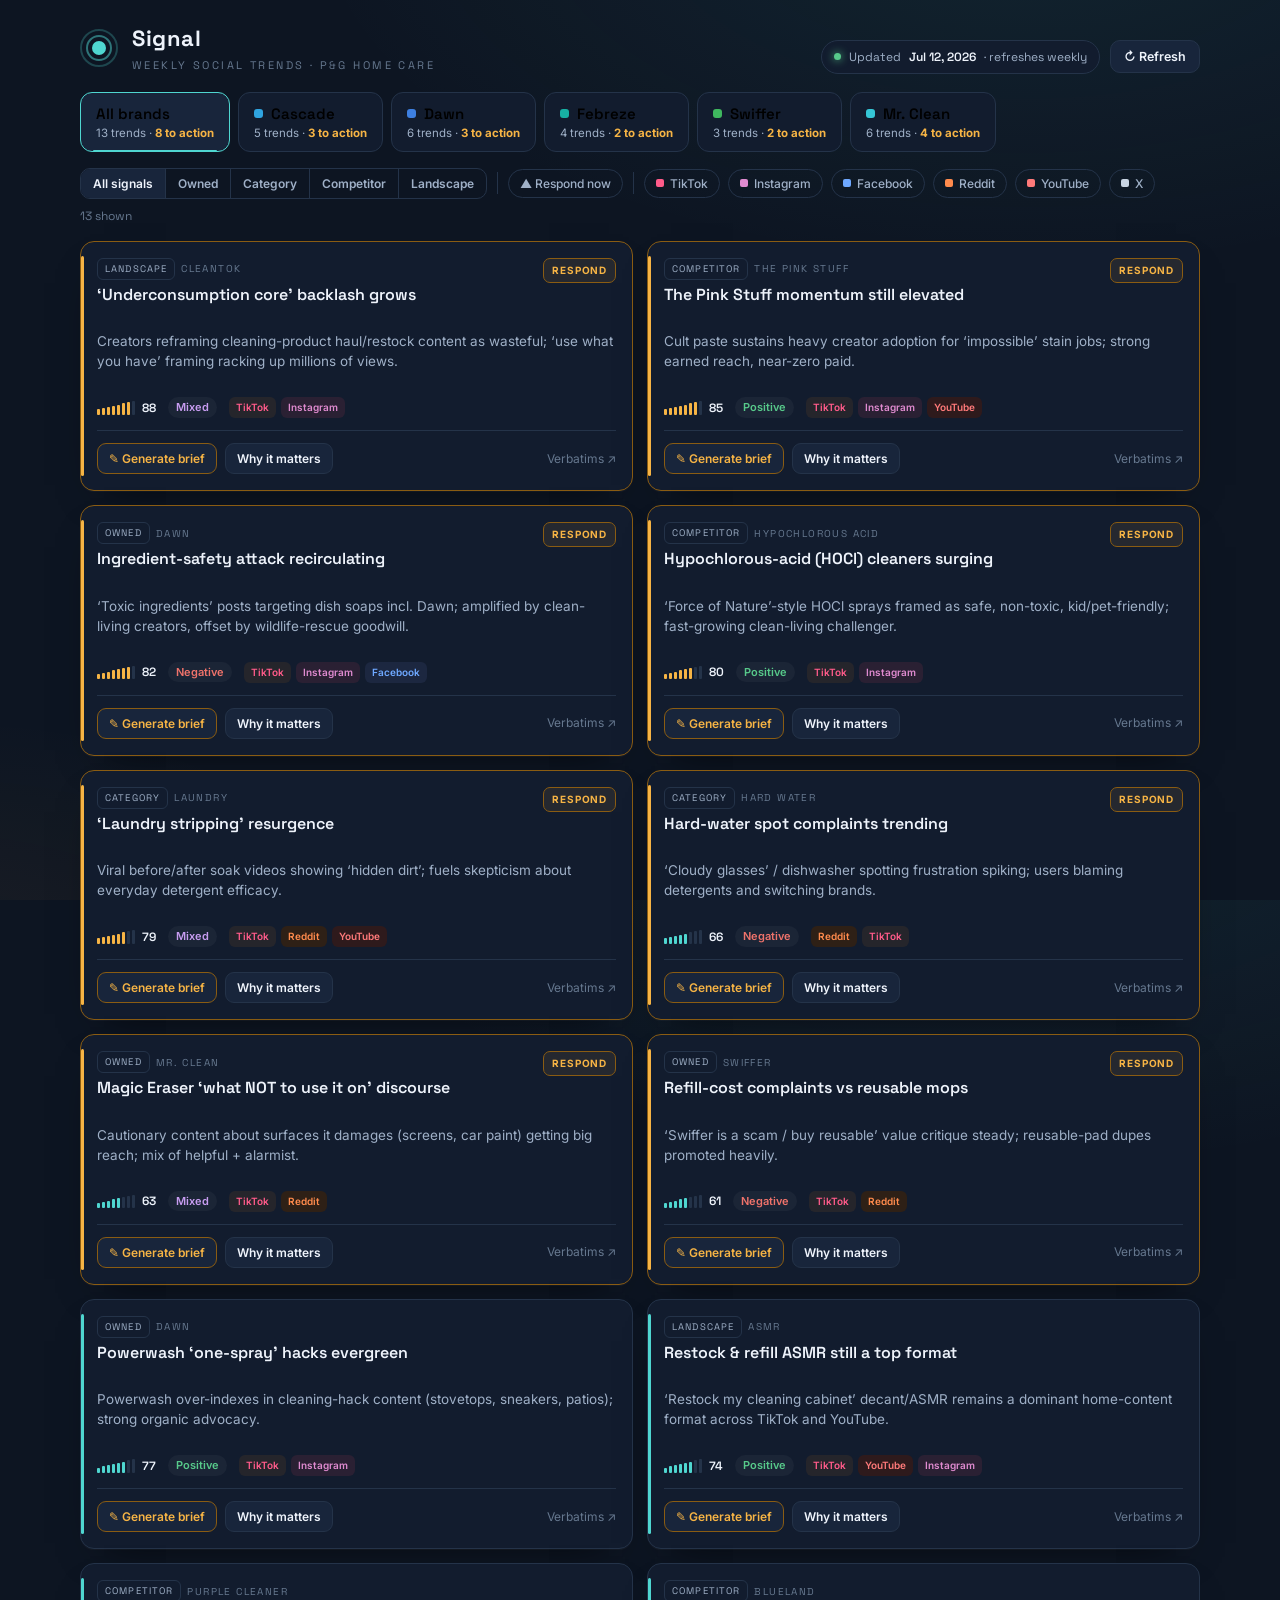
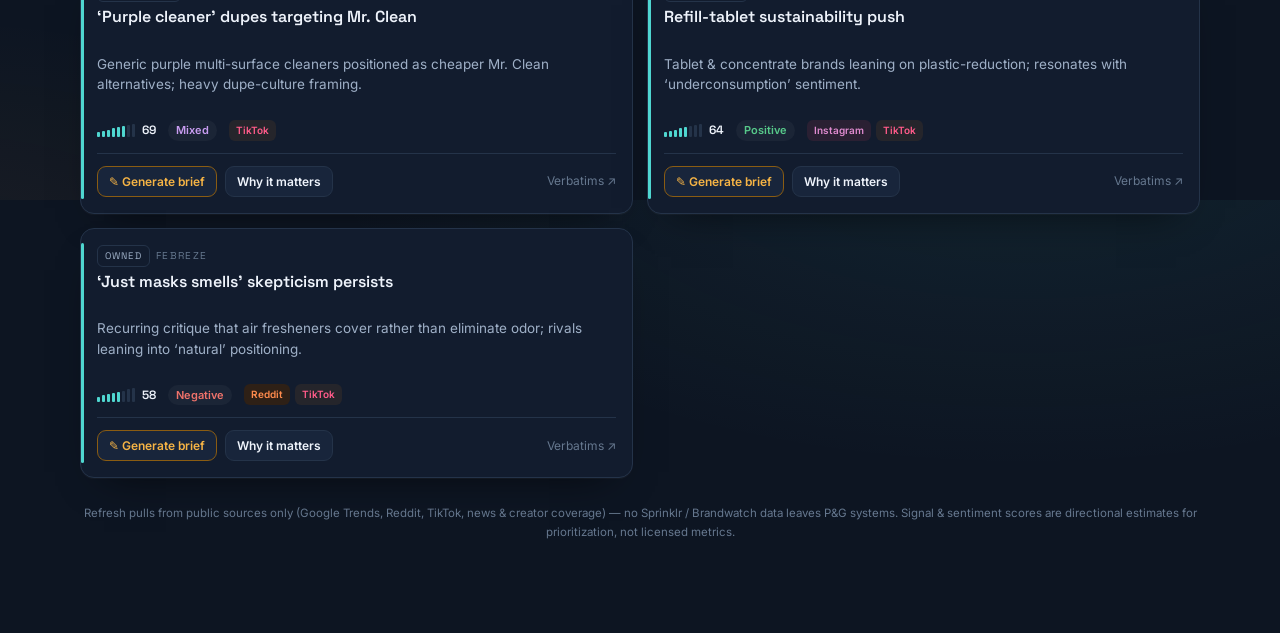
==== index.html @ 629e0b18 "Add Signal dashboard" ====
<!doctype html>
<html lang="en">
<head>
<meta charset="utf-8" />
<meta name="viewport" content="width=device-width, initial-scale=1" />
<title>Signal — Weekly Social Trends · P&G Home Care</title>
<link rel="preconnect" href="https://fonts.googleapis.com">
<link rel="preconnect" href="https://fonts.gstatic.com" crossorigin>
<link href="https://fonts.googleapis.com/css2?family=Space+Grotesk:wght@400;500;600;700&family=Inter:wght@400;500;600&display=swap" rel="stylesheet">
<style>
  :root{
    --ink:#0d1522; --ink-2:#121c2e; --ink-3:#18253b;
    --line:#243349; --paper:#eef3fb; --paper-dim:#9fb0c7; --paper-faint:#66788f;
    --cyan:#4fd6d0; --cyan-deep:#1f8f8a;
    --amber:#f6b445; --amber-deep:#8a5c12;
    --pos:#57c98a; --neg:#f0736b; --neu:#8aa0bd; --mix:#c79cf0;
    --accent:var(--cyan);            /* set per active brand */
    --radius:14px;
    --shadow:0 1px 0 rgba(255,255,255,.03), 0 18px 40px -24px rgba(0,0,0,.7);
  }
  *{box-sizing:border-box}
  html,body{margin:0;height:100%}
  body{
    background:
      radial-gradient(1200px 600px at 80% -10%, rgba(79,214,208,.08), transparent 60%),
      radial-gradient(900px 500px at -5% 110%, rgba(246,180,69,.06), transparent 55%),
      var(--ink);
    color:var(--paper);
    font-family:"Inter",system-ui,-apple-system,Segoe UI,Roboto,sans-serif;
    -webkit-font-smoothing:antialiased; line-height:1.5;
  }
  .wrap{max-width:1160px;margin:0 auto;padding:22px 20px 80px}
  a{color:var(--accent);text-decoration:none} a:hover{text-decoration:underline}
  button{font-family:inherit;cursor:pointer}
  h1,h2,h3{font-family:"Space Grotesk",sans-serif;margin:0}

  header.top{display:flex;align-items:flex-end;justify-content:space-between;gap:20px;flex-wrap:wrap;margin-bottom:18px}
  .brand{display:flex;align-items:center;gap:14px}
  .mark{width:38px;height:38px;position:relative;flex:0 0 auto}
  .mark span{position:absolute;inset:0;border:2px solid var(--accent);border-radius:50%;opacity:.25;transition:.3s}
  .mark span:nth-child(2){inset:6px;opacity:.5}
  .mark span:nth-child(3){inset:12px;opacity:1;background:var(--accent);border:none}
  .brand h1{font-size:22px;letter-spacing:.5px;font-weight:700}
  .brand .sub{font-size:11px;letter-spacing:.22em;text-transform:uppercase;color:var(--paper-faint);font-family:"Space Grotesk";margin-top:2px}
  .stamp{display:flex;align-items:center;gap:10px;flex-wrap:wrap;justify-content:flex-end}
  .pill{font-family:"Space Grotesk";font-size:12px;color:var(--paper-dim);border:1px solid var(--line);background:var(--ink-2);padding:7px 12px;border-radius:999px;display:inline-flex;align-items:center;gap:8px}
  .pill .dot{width:7px;height:7px;border-radius:50%;background:var(--pos);box-shadow:0 0 8px var(--pos)}
  .pill b{color:var(--paper);font-weight:600}
  .btn{border:1px solid var(--line);background:var(--ink-3);color:var(--paper);padding:8px 13px;border-radius:10px;font-size:12.5px;font-weight:600;display:inline-flex;align-items:center;gap:8px;transition:.15s}
  .btn:hover{border-color:var(--accent)} .btn:disabled{opacity:.5;cursor:progress}

  /* brand tabs */
  .tabs{display:flex;gap:8px;flex-wrap:wrap;margin:6px 0 16px}
  .tab{background:var(--ink-2);border:1px solid var(--line);border-radius:12px;padding:11px 15px;text-align:left;transition:.15s;position:relative;min-width:120px}
  .tab:hover{border-color:var(--paper-faint)}
  .tab.on{border-color:var(--tab-accent);background:var(--ink-3)}
  .tab.on::after{content:"";position:absolute;left:12px;right:12px;bottom:-1px;height:2px;background:var(--tab-accent);border-radius:2px}
  .tab .nm{font-family:"Space Grotesk";font-weight:600;font-size:15px;display:flex;align-items:center;gap:8px}
  .tab .swatch{width:9px;height:9px;border-radius:3px;background:var(--tab-accent)}
  .tab .ct{font-size:11.5px;color:var(--paper-dim);margin-top:3px}
  .tab .ct b{color:var(--amber)}

  /* filters */
  .filters{display:flex;align-items:center;gap:8px;flex-wrap:wrap;margin-bottom:16px}
  .seg{display:inline-flex;border:1px solid var(--line);border-radius:10px;overflow:hidden}
  .seg button{background:transparent;border:none;color:var(--paper-dim);padding:7px 12px;font-size:12px;font-weight:600;border-right:1px solid var(--line)}
  .seg button:last-child{border-right:none}
  .seg button.on{background:var(--ink-3);color:var(--paper)}
  .chip{border:1px solid var(--line);background:transparent;color:var(--paper-dim);padding:6px 11px;border-radius:999px;font-size:12px;font-weight:500;display:inline-flex;align-items:center;gap:6px;transition:.12s}
  .chip:hover{color:var(--paper);border-color:var(--paper-faint)}
  .chip.on{background:var(--ink-3);color:var(--paper);border-color:var(--cyan-deep)}
  .chip.alert.on{border-color:var(--amber);color:var(--amber)}
  .chip .pd{width:8px;height:8px;border-radius:2px}
  .sep{width:1px;height:22px;background:var(--line);margin:0 2px}
  .spacer{flex:1}
  .count{font-size:12px;color:var(--paper-faint);font-family:"Space Grotesk"}

  /* cards */
  .grid{display:grid;grid-template-columns:1fr 1fr;gap:14px}
  @media(max-width:820px){.grid{grid-template-columns:1fr}}
  .card{background:var(--ink-2);border:1px solid var(--line);border-radius:var(--radius);padding:16px;box-shadow:var(--shadow);position:relative;display:flex;flex-direction:column;gap:12px}
  .card::before{content:"";position:absolute;left:0;top:14px;bottom:14px;width:3px;border-radius:2px;background:var(--rail,transparent)}
  .card.respond{border-color:var(--amber-deep)}
  .c-head{display:flex;justify-content:space-between;align-items:flex-start;gap:10px}
  .tags{display:flex;gap:6px;align-items:center;flex-wrap:wrap}
  .ttype{font-family:"Space Grotesk";font-size:9.5px;letter-spacing:.12em;text-transform:uppercase;padding:3px 7px;border-radius:6px;border:1px solid var(--line);color:var(--paper-dim)}
  .c-brandlbl{font-family:"Space Grotesk";font-size:10px;letter-spacing:.14em;text-transform:uppercase;color:var(--paper-faint)}
  .c-title{font-family:"Space Grotesk";font-weight:600;font-size:16px;line-height:1.3;margin-top:5px}
  .flag{flex:0 0 auto;font-size:10px;font-weight:700;letter-spacing:.08em;text-transform:uppercase;color:var(--amber);border:1px solid var(--amber-deep);background:rgba(246,180,69,.08);padding:4px 8px;border-radius:7px;white-space:nowrap}
  .c-summary{font-size:13.5px;color:var(--paper-dim)}
  .meta{display:flex;align-items:center;gap:12px;flex-wrap:wrap;font-size:12px}
  .plats{display:flex;gap:5px} .plat{font-size:10px;font-weight:600;padding:3px 7px;border-radius:6px}
  .signal{display:flex;align-items:center;gap:7px;color:var(--paper);font-family:"Space Grotesk";font-weight:600}
  .meter{display:flex;gap:2px;align-items:flex-end;height:14px} .meter i{width:3px;border-radius:1px;display:block}
  .sent{font-size:11px;font-weight:600;padding:2px 8px;border-radius:999px;background:rgba(255,255,255,.04)}
  .c-foot{display:flex;gap:8px;flex-wrap:wrap;border-top:1px solid var(--line);padding-top:12px}
  .mini{border:1px solid var(--line);background:var(--ink-3);color:var(--paper);padding:7px 11px;border-radius:9px;font-size:12px;font-weight:600;display:inline-flex;gap:6px;align-items:center}
  .mini:hover{border-color:var(--accent)}
  .mini.key{border-color:var(--amber-deep);color:var(--amber)} .mini.key:hover{background:rgba(246,180,69,.06)}
  .src{margin-left:auto;font-size:12px;align-self:center;color:var(--paper-faint)}
  .empty{grid-column:1/-1;text-align:center;padding:56px 20px;color:var(--paper-faint)}
  .empty h3{font-size:16px;color:var(--paper-dim);margin-bottom:6px}

  /* modal */
  .scrim{position:fixed;inset:0;background:rgba(5,9,16,.72);backdrop-filter:blur(3px);display:none;align-items:flex-start;justify-content:center;padding:40px 16px;z-index:50;overflow:auto}
  .scrim.on{display:flex}
  .modal{background:var(--ink-2);border:1px solid var(--line);border-radius:16px;max-width:680px;width:100%;box-shadow:var(--shadow)}
  .m-head{display:flex;justify-content:space-between;align-items:center;padding:16px 18px;border-bottom:1px solid var(--line)}
  .m-head .eyb{font-family:"Space Grotesk";font-size:10px;letter-spacing:.16em;text-transform:uppercase;color:var(--accent)}
  .m-head h3{font-size:17px;margin-top:2px}
  .x{border:none;background:none;color:var(--paper-dim);font-size:22px;line-height:1;padding:4px 8px;border-radius:8px} .x:hover{background:var(--ink-3);color:var(--paper)}
  .m-body{padding:18px}
  .toggle{display:inline-flex;border:1px solid var(--line);border-radius:10px;overflow:hidden;margin-bottom:14px}
  .toggle button{background:transparent;border:none;color:var(--paper-dim);padding:8px 14px;font-size:12.5px;font-weight:600} .toggle button.on{background:var(--ink-3);color:var(--paper)}
  .brief-out{background:var(--ink);border:1px solid var(--line);border-radius:12px;padding:16px 18px;font-size:13.5px;white-space:pre-wrap;max-height:52vh;overflow:auto;color:var(--paper)}
  .brief-out h4{font-family:"Space Grotesk";color:var(--accent);font-size:12.5px;letter-spacing:.05em;text-transform:uppercase;margin:14px 0 4px} .brief-out h4:first-child{margin-top:0}
  .m-foot{display:flex;gap:10px;padding:14px 18px;border-top:1px solid var(--line)}
  .load{display:flex;align-items:center;gap:12px;color:var(--paper-dim);font-size:13px;padding:26px 4px}
  .spin{width:16px;height:16px;border:2px solid var(--line);border-top-color:var(--accent);border-radius:50%;animation:sp 1s linear infinite} @keyframes sp{to{transform:rotate(360deg)}}
  .note{font-size:11.5px;color:var(--paper-faint);text-align:center;margin-top:26px;line-height:1.6}
  .toast{position:fixed;bottom:22px;left:50%;transform:translateX(-50%) translateY(20px);background:var(--ink-3);border:1px solid var(--cyan-deep);color:var(--paper);padding:10px 16px;border-radius:10px;font-size:13px;opacity:0;transition:.25s;z-index:70;max-width:90vw;text-align:center}
  .toast.on{opacity:1;transform:translateX(-50%) translateY(0)}
</style>
</head>
<body>
<div class="wrap">
  <header class="top">
    <div class="brand">
      <div class="mark"><span></span><span></span><span></span></div>
      <div><h1>Signal</h1><div class="sub">Weekly Social Trends · P&amp;G Home Care</div></div>
    </div>
    <div class="stamp">
      <span class="pill"><span class="dot"></span> Updated <b id="stampWeek">—</b> · refreshes weekly</span>
      <button class="btn" id="refreshBtn">↻ Refresh</button>
    </div>
  </header>

  <div class="tabs" id="tabs"></div>

  <div class="filters" id="filters">
    <div class="seg" id="typeSeg"></div>
    <div class="sep"></div>
    <button class="chip alert" data-respond="1">▲ Respond now</button>
    <div class="sep"></div>
    <!-- platform chips injected -->
    <div class="spacer"></div>
    <span class="count" id="count"></span>
  </div>

  <div class="grid" id="grid"></div>
  <p class="note" id="note"></p>
</div>

<div class="scrim" id="scrim">
  <div class="modal">
    <div class="m-head">
      <div><div class="eyb" id="mEyebrow">Brief</div><h3 id="mTitle">—</h3></div>
      <button class="x" id="mClose">&times;</button>
    </div>
    <div class="m-body">
      <div class="toggle" id="briefToggle">
        <button data-kind="influencer" class="on">Influencer brief</button>
        <button data-kind="post">Branded post</button>
      </div>
      <div id="mContent"></div>
    </div>
    <div class="m-foot" id="mFoot" style="display:none">
      <button class="btn" id="mCopy">Copy</button>
      <button class="btn" id="mRegen">Regenerate</button>
    </div>
  </div>
</div>
<div class="toast" id="toast"></div>

<script>
/* ============================================================
   Signal · brand-owner view. Loads data/trends.json (written
   weekly by the GitHub Action); falls back to embedded seed.
   ============================================================ */

const BRANDS = [
  {id:"all",     name:"All brands", accent:"#4fd6d0"},
  {id:"cascade", name:"Cascade",    accent:"#2fa4e0"},
  {id:"dawn",    name:"Dawn",       accent:"#3d7fe0"},
  {id:"febreze", name:"Febreze",    accent:"#17b0a3"},
  {id:"swiffer", name:"Swiffer",    accent:"#3fb85f"},
  {id:"mrclean", name:"Mr. Clean",  accent:"#35c6d6"},
];
const TYPES = [
  {id:"all",       label:"All signals"},
  {id:"owned",     label:"Owned"},
  {id:"category",  label:"Category"},
  {id:"competitor",label:"Competitor"},
  {id:"landscape", label:"Landscape"},
];
const PLATFORMS = {
  tiktok:{label:"TikTok",bg:"#25252b",fg:"#ff5b8a"}, instagram:{label:"Instagram",bg:"#2a2033",fg:"#e08bd0"},
  facebook:{label:"Facebook",bg:"#1c2740",fg:"#6ea8ff"}, reddit:{label:"Reddit",bg:"#2e2016",fg:"#ff8b4d"},
  youtube:{label:"YouTube",bg:"#2e1a1c",fg:"#ff7a7a"}, x:{label:"X",bg:"#20262e",fg:"#c8d4e2"},
};
const SENT={pos:{label:"Positive",c:"var(--pos)"},neg:{label:"Negative",c:"var(--neg)"},neu:{label:"Neutral",c:"var(--neu)"},mix:{label:"Mixed",c:"var(--mix)"}};
const TYPELABEL={owned:"Owned",category:"Category",competitor:"Competitor",landscape:"Landscape"};

/* ---------- seed (illustrative until the first weekly refresh) ---------- */
const SEED = [
 {brands:["all"],type:"landscape",lbl:"CleanTok",title:"‘Underconsumption core’ backlash grows",summary:"Creators reframing cleaning-product haul/restock content as wasteful; ‘use what you have’ framing racking up millions of views.",platforms:["tiktok","instagram"],signal:88,sent:"mix",respond:true,angle:"Portfolio reputational watch-item. Ride the sentiment with value / ‘one bottle does more’ efficacy messaging rather than fighting it.",src:"https://www.tiktok.com/search?q=underconsumption"},
 {brands:["all"],type:"landscape",lbl:"ASMR",title:"Restock & refill ASMR still a top format",summary:"‘Restock my cleaning cabinet’ decant/ASMR remains a dominant home-content format across TikTok and YouTube.",platforms:["tiktok","youtube","instagram"],signal:74,sent:"pos",respond:false,angle:"Seed refill-friendly / decant-ready packaging moments with cleaning creators.",src:"https://www.tiktok.com/search?q=cleaning+restock"},
 {brands:["cascade","dawn"],type:"category",lbl:"Laundry",title:"‘Laundry stripping’ resurgence",summary:"Viral before/after soak videos showing ‘hidden dirt’; fuels skepticism about everyday detergent efficacy.",platforms:["tiktok","reddit","youtube"],signal:79,sent:"mix",respond:true,angle:"Efficacy-defense moment: deep-clean proof demos (Dawn degrease, Cascade food-film removal).",src:"https://www.reddit.com/search/?q=laundry%20stripping"},
 {brands:["cascade"],type:"category",lbl:"Hard water",title:"Hard-water spot complaints trending",summary:"‘Cloudy glasses’ / dishwasher spotting frustration spiking; users blaming detergents and switching brands.",platforms:["reddit","tiktok"],signal:66,sent:"neg",respond:true,angle:"Direct Cascade win: rinse-aid + Platinum spot-protection proof; intercept switchers with a demo.",src:"https://www.reddit.com/r/CleaningTips/"},
 {brands:["dawn"],type:"owned",lbl:"Dawn",title:"Ingredient-safety attack recirculating",summary:"‘Toxic ingredients’ posts targeting dish soaps incl. Dawn; amplified by clean-living creators, offset by wildlife-rescue goodwill.",platforms:["tiktok","instagram","facebook"],signal:82,sent:"neg",respond:true,angle:"Lean on wildlife-rescue equity + transparent ingredient explainer with a trusted science creator. Do NOT amplify the claim directly.",src:"https://www.tiktok.com/search?q=dawn+dish+soap+ingredients"},
 {brands:["dawn"],type:"owned",lbl:"Dawn",title:"Powerwash ‘one-spray’ hacks evergreen",summary:"Powerwash over-indexes in cleaning-hack content (stovetops, sneakers, patios); strong organic advocacy.",platforms:["tiktok","instagram"],signal:77,sent:"pos",respond:false,angle:"Amplify UGC: creator ‘surprising uses’ series; low cost, high affinity.",src:"https://www.tiktok.com/search?q=dawn+powerwash+hack"},
 {brands:["mrclean"],type:"owned",lbl:"Mr. Clean",title:"Magic Eraser ‘what NOT to use it on’ discourse",summary:"Cautionary content about surfaces it damages (screens, car paint) getting big reach; mix of helpful + alarmist.",platforms:["tiktok","reddit"],signal:63,sent:"mix",respond:true,angle:"Get ahead with an official ‘best uses / avoid’ guide via a trusted cleaning creator; turns caution into usage confidence.",src:"https://www.reddit.com/r/CleaningTips/"},
 {brands:["febreze"],type:"owned",lbl:"Febreze",title:"‘Just masks smells’ skepticism persists",summary:"Recurring critique that air fresheners cover rather than eliminate odor; rivals leaning into ‘natural’ positioning.",platforms:["reddit","tiktok"],signal:58,sent:"neg",respond:false,angle:"Odor-elimination proof (pet/cooking) demos; ‘eliminates vs masks’ mechanism explainer.",src:"https://www.reddit.com/search/?q=febreze"},
 {brands:["swiffer"],type:"owned",lbl:"Swiffer",title:"Refill-cost complaints vs reusable mops",summary:"‘Swiffer is a scam / buy reusable’ value critique steady; reusable-pad dupes promoted heavily.",platforms:["tiktok","reddit"],signal:61,sent:"neg",respond:true,angle:"Value + convenience reframe; WetJet deep-clean demos; consider washable-pad narrative.",src:"https://www.tiktok.com/search?q=swiffer+worth+it"},
 {brands:["mrclean"],type:"competitor",lbl:"The Pink Stuff",title:"The Pink Stuff momentum still elevated",summary:"Cult paste sustains heavy creator adoption for ‘impossible’ stain jobs; strong earned reach, near-zero paid.",platforms:["tiktok","instagram","youtube"],signal:85,sent:"pos",respond:true,angle:"Direct Magic Eraser overlap. Counter with a heavy-duty head-to-head scrub demo + creator seeding.",src:"https://www.tiktok.com/search?q=the+pink+stuff"},
 {brands:["febreze","mrclean"],type:"competitor",lbl:"Hypochlorous acid",title:"Hypochlorous-acid (HOCl) cleaners surging",summary:"‘Force of Nature’-style HOCl sprays framed as safe, non-toxic, kid/pet-friendly; fast-growing clean-living challenger.",platforms:["tiktok","instagram"],signal:80,sent:"pos",respond:true,angle:"Emerging threat to multi-surface & air-care. Track claims; prep a ‘proven clean, no compromise’ counter-narrative.",src:"https://www.tiktok.com/search?q=hypochlorous+acid+cleaner"},
 {brands:["mrclean"],type:"competitor",lbl:"Purple cleaner",title:"‘Purple cleaner’ dupes targeting Mr. Clean",summary:"Generic purple multi-surface cleaners positioned as cheaper Mr. Clean alternatives; heavy dupe-culture framing.",platforms:["tiktok"],signal:69,sent:"mix",respond:false,angle:"Defend with brand-trust + efficacy proof; monitor pricing/perception gap.",src:"https://www.tiktok.com/search?q=purple+cleaner"},
 {brands:["cascade","dawn"],type:"competitor",lbl:"Blueland",title:"Refill-tablet sustainability push",summary:"Tablet & concentrate brands leaning on plastic-reduction; resonates with ‘underconsumption’ sentiment.",platforms:["instagram","tiktok"],signal:64,sent:"pos",respond:false,angle:"Watch sustainability perception gap vs P&G refill efforts; message accordingly.",src:"https://www.instagram.com/explore/tags/blueland/"},
];

let state={activeBrand:"all",activeType:"all",activePlatforms:new Set(),respondOnly:false,trends:SEED,week:weekLabel(),briefs:{},source:"seed"};
function weekLabel(d){return (d||new Date()).toLocaleDateString("en-US",{month:"short",day:"numeric",year:"numeric"});}
function accent(){return (BRANDS.find(b=>b.id===state.activeBrand)||BRANDS[0]).accent;}

/* ---------- data load ---------- */
async function loadData(){
  // 1) published data written by the weekly Action
  try{
    const res=await fetch("data/trends.json",{cache:"no-store"});
    if(res.ok){
      const j=await res.json();
      if(j&&Array.isArray(j.trends)&&j.trends.length){
        state.trends=j.trends; state.week=j.week||state.week; state.source="published"; return;
      }
    }
  }catch(e){/* not published / running locally */}
  // 2) artifact storage (in-preview live refreshes persist here)
  try{
    const r=await window.storage.get("signal:hc:v2");
    if(r&&r.value){const s=JSON.parse(r.value); if(s.trends&&s.trends.length){state.trends=s.trends;state.week=s.week||state.week;state.briefs=s.briefs||{};state.source="storage";return;}}
  }catch(e){}
  // 3) embedded seed
  state.source="seed";
}
async function persist(){ try{ await window.storage.set("signal:hc:v2",JSON.stringify({trends:state.trends,week:state.week,briefs:state.briefs})); }catch(e){} }

/* ---------- filtering ---------- */
function inBrand(t){ return state.activeBrand==="all" || (t.brands||[]).includes(state.activeBrand) || (t.brands||[]).includes("all"); }
function visible(){
  let t=state.trends.filter(inBrand);
  if(state.activeType!=="all") t=t.filter(x=>x.type===state.activeType);
  if(state.respondOnly) t=t.filter(x=>x.respond);
  if(state.activePlatforms.size) t=t.filter(x=>(x.platforms||[]).some(p=>state.activePlatforms.has(p)));
  return t.sort((a,b)=>(b.respond-a.respond)||(b.signal-a.signal));
}
function meterBars(sig){let lvl=Math.max(1,Math.round(sig/12.5)),h="";for(let i=1;i<=8;i++){const on=i<=lvl,ht=4+i*1.2,col=sig>=78?"var(--amber)":"var(--accent)";h+=`<i style="height:${ht}px;background:${on?col:'var(--line)'}"></i>`;}return h;}

/* ---------- render ---------- */
function renderTabs(){
  const counts={}; BRANDS.forEach(b=>counts[b.id]={n:0,r:0});
  state.trends.forEach(t=>{
    BRANDS.forEach(b=>{
      const hit = b.id==="all" || (t.brands||[]).includes(b.id) || (t.brands||[]).includes("all");
      if(hit){counts[b.id].n++; if(t.respond)counts[b.id].r++;}
    });
  });
  document.getElementById("tabs").innerHTML=BRANDS.map(b=>{
    const c=counts[b.id]; const r=c.r?`&nbsp;·&nbsp;<b>${c.r} to action</b>`:"";
    const sw=b.id==="all"?"":`<span class="swatch"></span>`;
    return `<button class="tab ${b.id===state.activeBrand?'on':''}" data-brand="${b.id}" style="--tab-accent:${b.accent}">
      <div class="nm">${sw}${b.name}</div><div class="ct">${c.n} trend${c.n===1?'':'s'}${r}</div></button>`;
  }).join("");
  document.querySelectorAll(".tab").forEach(el=>el.onclick=()=>{state.activeBrand=el.dataset.brand;document.documentElement.style.setProperty("--accent",accent());renderAll();});
}
function renderTypeSeg(){
  document.getElementById("typeSeg").innerHTML=TYPES.map(t=>`<button data-type="${t.id}" class="${t.id===state.activeType?'on':''}">${t.label}</button>`).join("");
  document.querySelectorAll("#typeSeg button").forEach(b=>b.onclick=()=>{state.activeType=b.dataset.type;renderAll();});
}
function renderFilters(){
  const box=document.getElementById("filters"); box.querySelectorAll(".chip.platform").forEach(n=>n.remove());
  const spacer=box.querySelector(".spacer");
  Object.entries(PLATFORMS).forEach(([id,p])=>{
    const b=document.createElement("button"); b.className="chip platform"+(state.activePlatforms.has(id)?" on":"");
    b.innerHTML=`<span class="pd" style="background:${p.fg}"></span>${p.label}`;
    b.onclick=()=>{state.activePlatforms.has(id)?state.activePlatforms.delete(id):state.activePlatforms.add(id);renderAll();};
    box.insertBefore(b,spacer);
  });
  const rc=box.querySelector("[data-respond]"); rc.classList.toggle("on",state.respondOnly);
  rc.onclick=()=>{state.respondOnly=!state.respondOnly;renderAll();};
}
let VIEW=[];
function card(t,i){
  const plats=(t.platforms||[]).map(p=>{const c=PLATFORMS[p]||{label:p,bg:"#222",fg:"#ccc"};return `<span class="plat" style="background:${c.bg};color:${c.fg}">${c.label}</span>`}).join("");
  const s=SENT[t.sent]||SENT.neu; const rail=t.respond?"var(--amber)":accent();
  return `<article class="card ${t.respond?'respond':''}" style="--rail:${rail}">
    <div class="c-head"><div>
      <div class="tags"><span class="ttype">${TYPELABEL[t.type]||t.type||''}</span><span class="c-brandlbl">${t.lbl||''}</span></div>
      <div class="c-title">${t.title}</div>
    </div>${t.respond?'<span class="flag">Respond</span>':''}</div>
    <p class="c-summary">${t.summary||''}</p>
    <div class="meta">
      <span class="signal"><span class="meter">${meterBars(t.signal||60)}</span>${t.signal||60}</span>
      <span class="sent" style="color:${s.c}">${s.label}</span>
      <span class="plats">${plats}</span>
    </div>
    <div class="c-foot">
      <button class="mini key" data-brief="${i}">✎ Generate brief</button>
      ${t.angle?`<button class="mini" data-why="${i}">Why it matters</button>`:''}
      ${t.src?`<a class="src" href="${t.src}" target="_blank" rel="noopener">Verbatims ↗</a>`:''}
    </div></article>`;
}
function renderGrid(){
  VIEW=visible(); const g=document.getElementById("grid");
  if(!VIEW.length) g.innerHTML=`<div class="empty"><h3>Nothing matches these filters</h3><p>Clear a signal type, platform, or the Respond-now filter.</p></div>`;
  else g.innerHTML=VIEW.map((t,i)=>card(t,i)).join("");
  document.getElementById("count").textContent=`${VIEW.length} shown`;
  g.querySelectorAll("[data-brief]").forEach(b=>b.onclick=()=>openBrief(VIEW[+b.dataset.brief]));
  g.querySelectorAll("[data-why]").forEach(b=>b.onclick=()=>toast(VIEW[+b.dataset.why].angle,4600));
}
function renderAll(){document.documentElement.style.setProperty("--accent",accent());renderTabs();renderTypeSeg();renderFilters();renderGrid();document.getElementById("stampWeek").textContent=state.week;}

let toastTimer; function toast(m,ms=2400){const el=document.getElementById("toast");el.textContent=m;el.classList.add("on");clearTimeout(toastTimer);toastTimer=setTimeout(()=>el.classList.remove("on"),ms);}

/* ============================================================
   Briefs: prefer pre-generated (from the weekly Action).
   If absent, try a live call (works only inside Claude's
   artifact preview); otherwise show a graceful fallback.
   ============================================================ */
let curTrend=null,curKind="influencer";
function briefKeyOf(t){return (t.title||"")+"|"+curKind;}
function openBrief(t){
  curTrend=t;curKind="influencer";
  document.getElementById("mEyebrow").textContent=(t.lbl||"")+" · "+(TYPELABEL[t.type]||"");
  document.getElementById("mTitle").textContent=t.title;
  document.querySelectorAll("#briefToggle button").forEach(b=>b.classList.toggle("on",b.dataset.kind==="influencer"));
  document.getElementById("scrim").classList.add("on");
  showOrGenerate();
}
function closeBrief(){document.getElementById("scrim").classList.remove("on");}
function embedded(t){return t.briefs&&t.briefs[curKind];}
function showOrGenerate(){
  const t=curTrend;
  if(embedded(t)){showBrief(embedded(t),true);return;}
  const k=briefKeyOf(t); if(state.briefs[k]){showBrief(state.briefs[k],true);return;}
  genBrief();
}
async function callClaude(messages){
  // Works in the artifact preview (key injected). On a static host this
  // request is blocked/unauthorized and we fall back gracefully.
  const res=await fetch("https://api.anthropic.com/v1/messages",{method:"POST",headers:{"Content-Type":"application/json"},body:JSON.stringify({model:"claude-sonnet-4-6",max_tokens:1000,messages})});
  const data=await res.json();
  return (data.content||[]).filter(b=>b.type==="text").map(b=>b.text).join("\n").trim();
}
function briefPrompt(t){
  const shared=`Trend: "${t.title}"\nTheme: ${t.lbl}\nWhat's happening: ${t.summary}\nPlatforms: ${(t.platforms||[]).join(", ")}\nSentiment: ${t.sent}. Momentum: ${t.signal}/99.\nResponse angle: ${t.angle||"n/a"}\nP&G Home Care brand(s): Cascade, Dawn, Febreze, Swiffer, or Mr. Clean as appropriate.`;
  return curKind==="influencer"
   ? `You are a brand strategist at P&G Home Care. Write a tight CREATOR/INFLUENCER BRIEF for this trend.\n${shared}\n\nSection headers, each prefixed '## ':\n## Objective\n## Which P&G brand\n## Target creators\n## Key message\n## Hook / opening\n## Do\n## Don't\n## Suggested content\n## Hashtags & CTA\n## KPI\nSpecific, scannable, no preamble.`
   : `You are a social copywriter at P&G Home Care. Draft a BRANDED SOCIAL POST for this trend.\n${shared}\n\n'## ' headers:\n## Platform & format\n## Caption (ready to post)\n## Hook (first line / first 2s)\n## Visual direction\n## Hashtags\n## CTA\nIn-brand, punchy, no corporate stiffness. No preamble.`;
}
async function genBrief(){
  const t=curTrend; const foot=document.getElementById("mFoot"); foot.style.display="none";
  document.getElementById("mContent").innerHTML=`<div class="load"><div class="spin"></div> Drafting ${curKind==='influencer'?'influencer brief':'branded post'}…</div>`;
  try{
    const txt=await callClaude([{role:"user",content:briefPrompt(t)}]);
    if(!txt) throw new Error("empty");
    state.briefs[briefKeyOf(t)]=txt; persist(); showBrief(txt,false);
  }catch(e){
    document.getElementById("mContent").innerHTML=`<div class="brief-out">Live brief generation runs inside Claude's artifact preview only.\n\nOn the published site, briefs for <b>Respond-now</b> trends are written automatically each week by the refresh job. To draft this one on demand, open it in the Claude artifact, or add a small serverless endpoint (see README → “On-demand briefs”).</div>`;
    document.getElementById("mFoot").style.display="none";
  }
}
function showBrief(txt,pregen){
  const html=txt.replace(/^##\s+(.*)$/gm,'<h4>$1</h4>').replace(/\*\*(.*?)\*\*/g,'<b>$1</b>');
  document.getElementById("mContent").innerHTML=`<div class="brief-out">${html}</div>`;
  const foot=document.getElementById("mFoot"); foot.style.display="flex";
  document.getElementById("mRegen").style.display=pregen?"none":"inline-flex";
}

/* ---------- wiring ---------- */
document.getElementById("mClose").onclick=closeBrief;
document.getElementById("scrim").onclick=e=>{if(e.target.id==="scrim")closeBrief();};
document.getElementById("mRegen").onclick=()=>{delete state.briefs[briefKeyOf(curTrend)];genBrief();};
document.getElementById("mCopy").onclick=()=>{const txt=document.getElementById("mContent").innerText;navigator.clipboard?.writeText(txt).then(()=>toast("Brief copied"),()=>toast("Copy failed"));};
document.querySelectorAll("#briefToggle button").forEach(b=>b.onclick=()=>{curKind=b.dataset.kind;document.querySelectorAll("#briefToggle button").forEach(x=>x.classList.toggle("on",x===b));showOrGenerate();});
document.getElementById("refreshBtn").onclick=async()=>{
  const btn=document.getElementById("refreshBtn"); btn.disabled=true; const o=btn.innerHTML; btn.innerHTML="↻ Refreshing…";
  try{
    // Live in-preview refresh (artifact only). On the published site, refresh
    // is owned by the weekly GitHub Action — this will fall through to the toast.
    const txt=await callClaude([{role:"user",content:"Reply with the single word: ok"}]);
    if(txt) toast("Live refresh runs in the Claude artifact. On GitHub, the weekly Action refreshes automatically — trigger it early with ‘Run workflow’.",5200);
    else throw new Error();
  }catch(e){ toast("On GitHub this refreshes automatically each week via the Action. See README to run it early.",5200); }
  btn.disabled=false; btn.innerHTML=o;
};

document.getElementById("note").innerHTML="Refresh pulls from public sources only (Google Trends, Reddit, TikTok, news &amp; creator coverage) — no Sprinklr / Brandwatch data leaves P&amp;G systems. Signal &amp; sentiment scores are directional estimates for prioritization, not licensed metrics.";

/* ---------- init ---------- */
(async function(){ await loadData(); document.documentElement.style.setProperty("--accent",accent()); renderAll(); })();
</script>
</body>
</html>
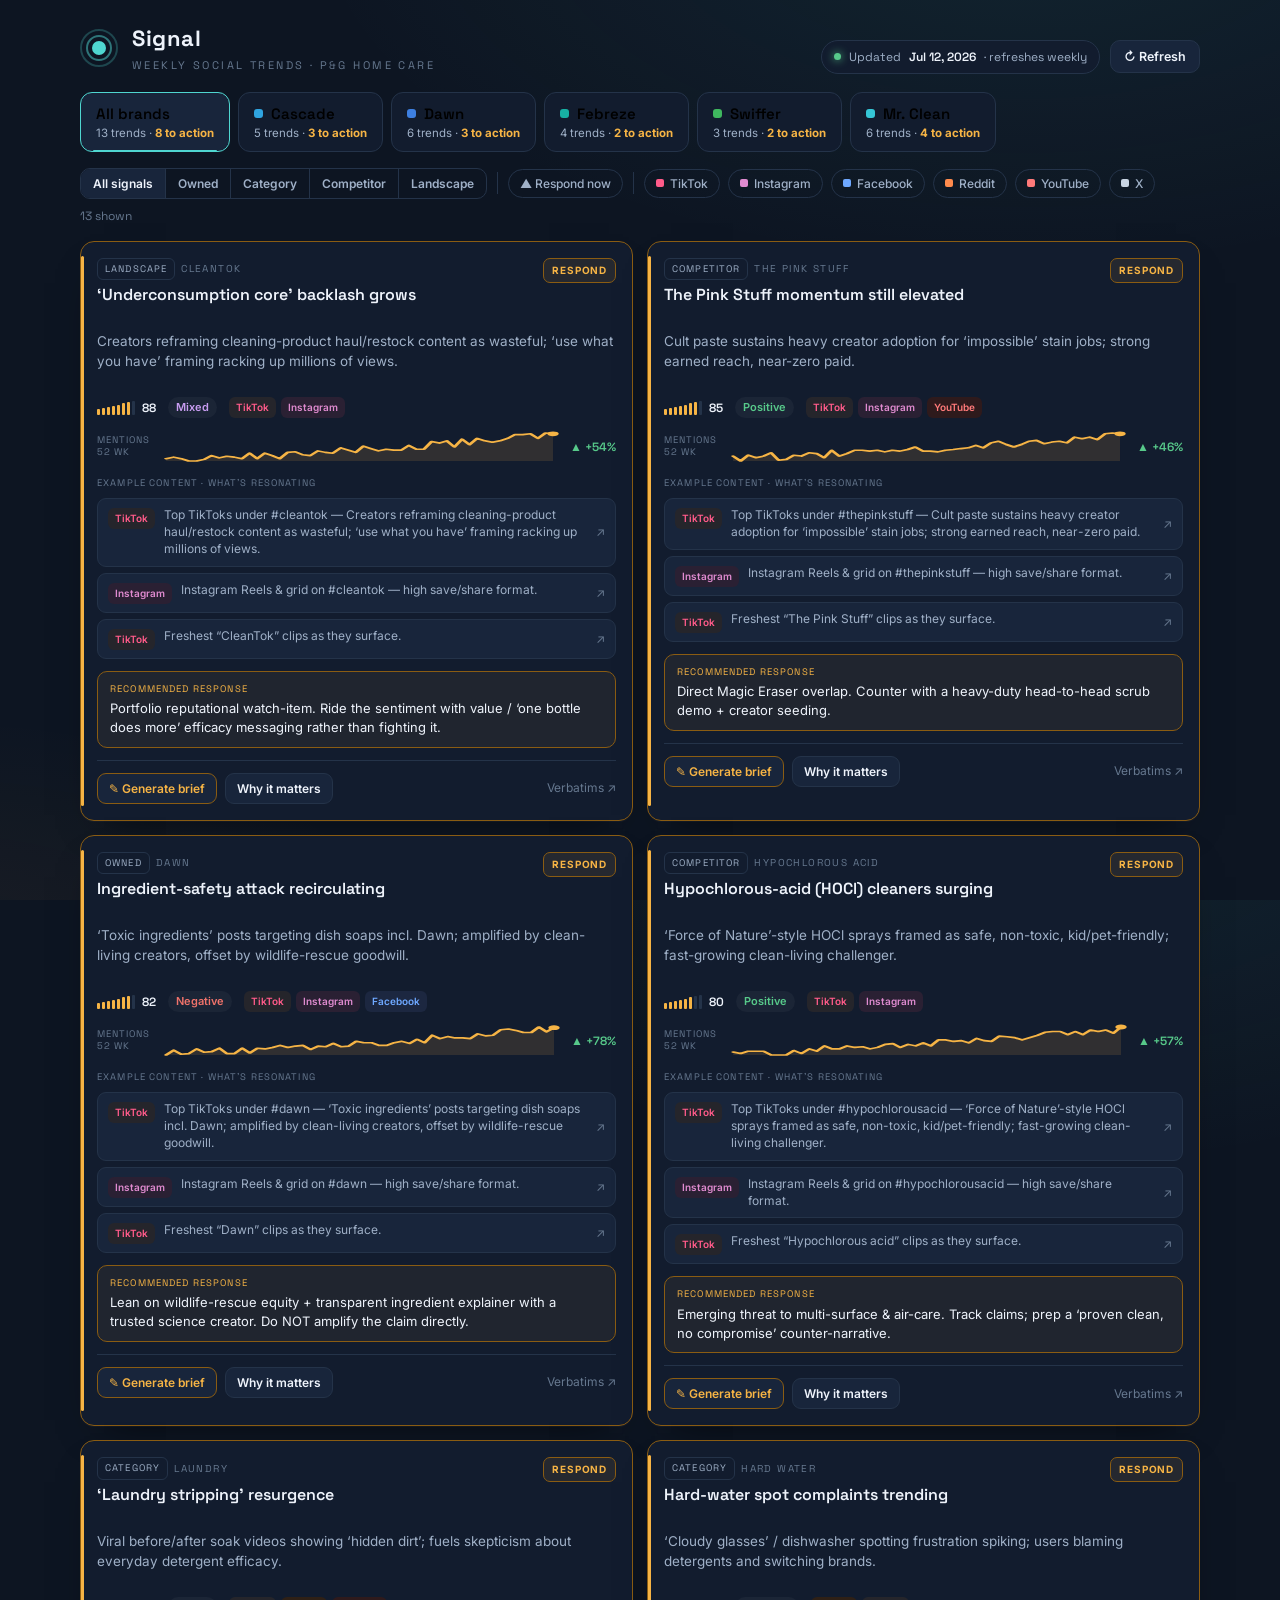
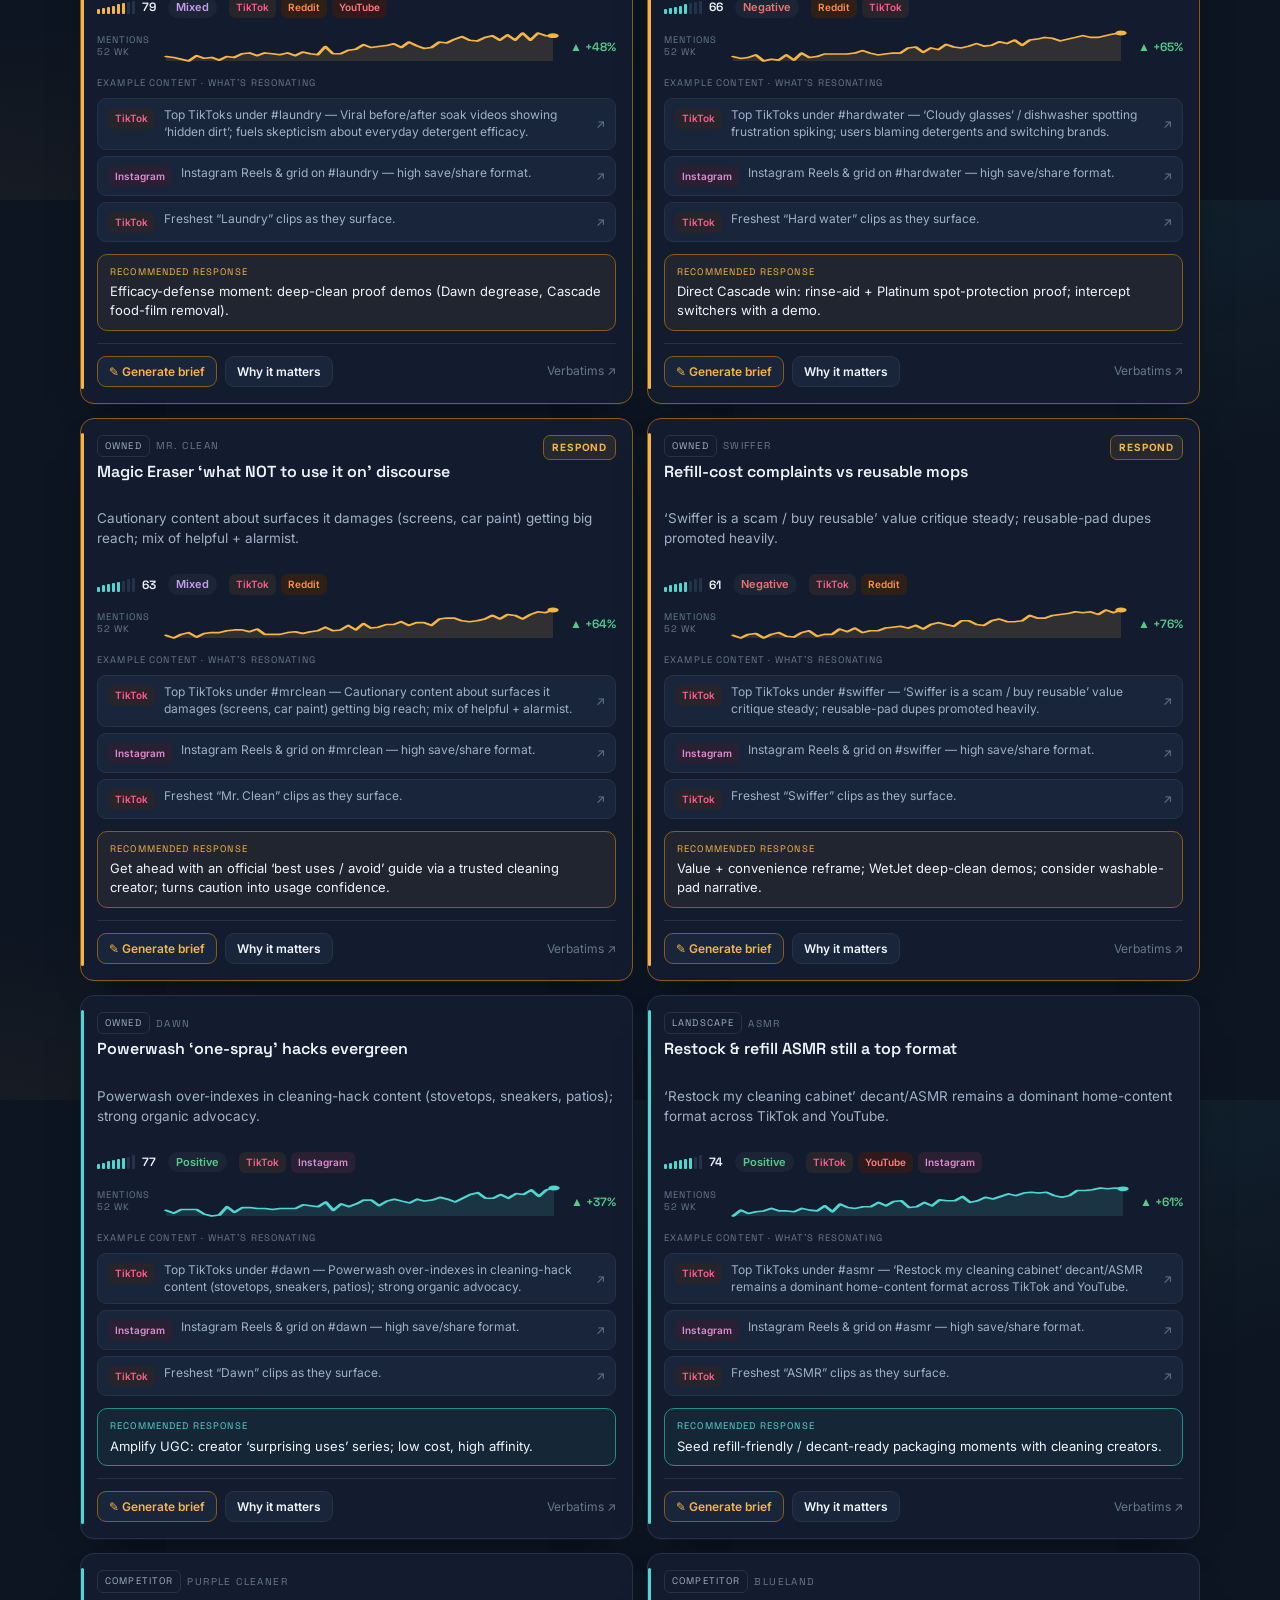
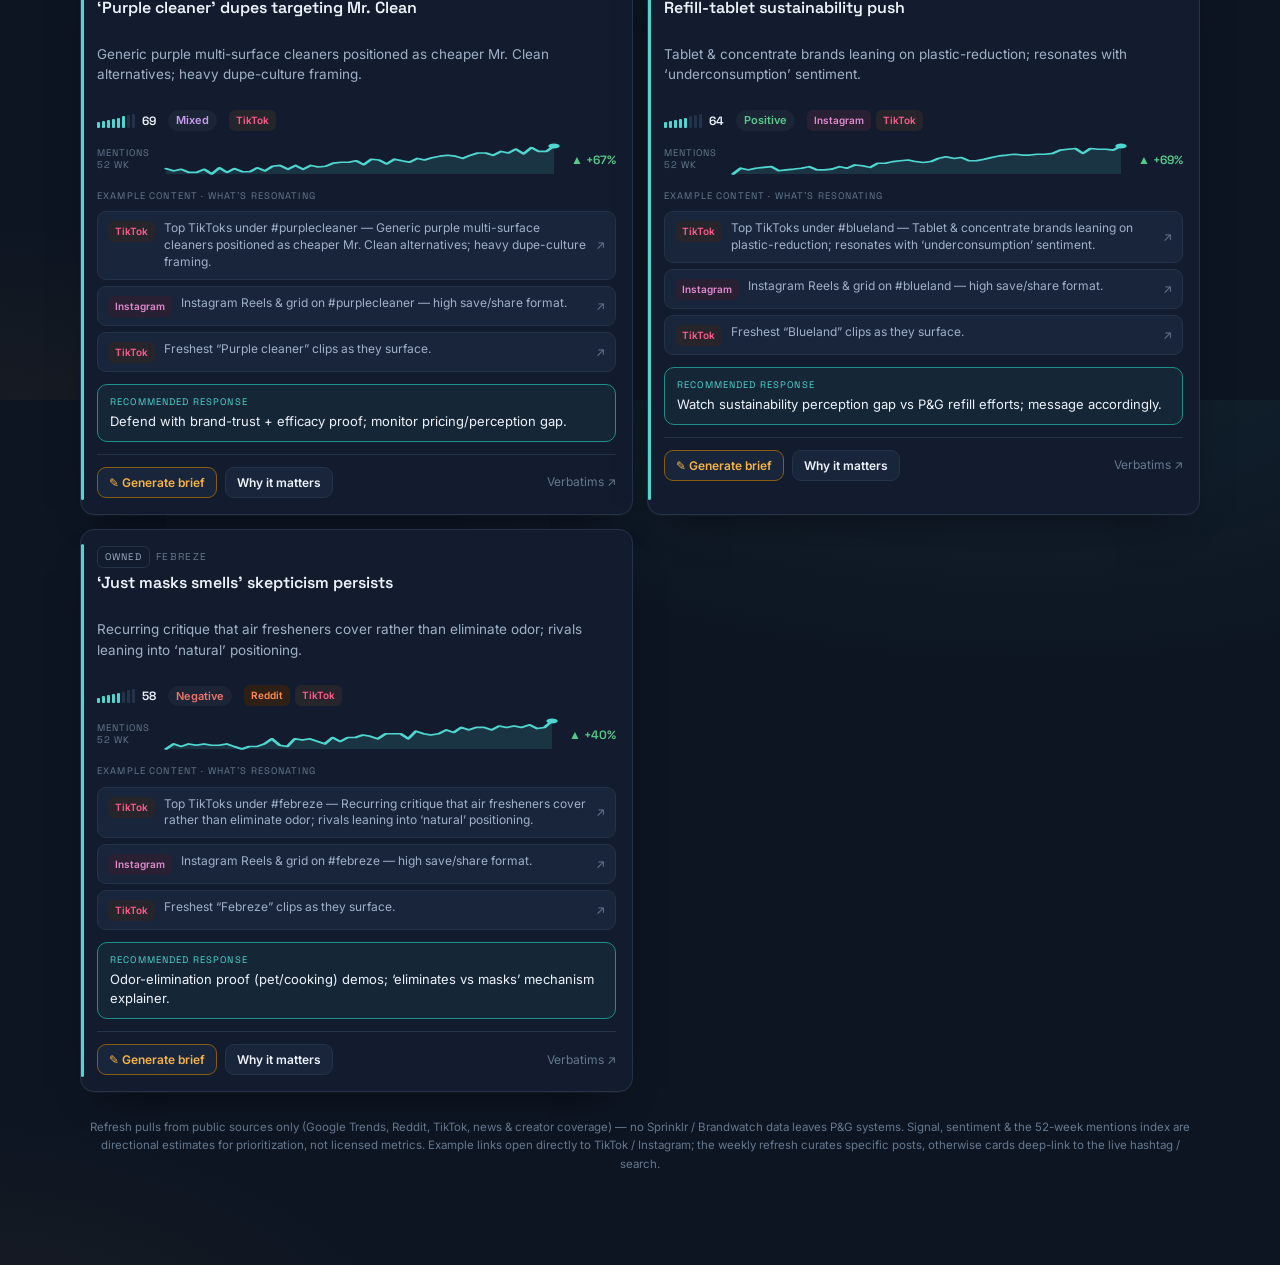
==== commit 0660b19f: "Add example links, 52-week trend line, and recommended response per trend - Each trend card now show" ====
--- a/index.html
+++ b/index.html
@@ -101,6 +101,30 @@
   .empty{grid-column:1/-1;text-align:center;padding:56px 20px;color:var(--paper-faint)}
   .empty h3{font-size:16px;color:var(--paper-dim);margin-bottom:6px}
 
+  /* 52-week trend line */
+  .trendrow{display:flex;align-items:center;gap:10px}
+  .trendrow .lab{font-family:"Space Grotesk";font-size:9.5px;letter-spacing:.11em;text-transform:uppercase;color:var(--paper-faint);line-height:1.25;flex:0 0 auto;width:52px}
+  .spark{flex:1;min-width:0;height:34px;display:block}
+  .delta{font-family:"Space Grotesk";font-weight:600;font-size:12px;white-space:nowrap;flex:0 0 auto}
+  .delta.up{color:var(--pos)} .delta.dn{color:var(--neg)} .delta.flat{color:var(--paper-faint)}
+
+  /* example content links */
+  .section-lab{font-family:"Space Grotesk";font-size:9.5px;letter-spacing:.12em;text-transform:uppercase;color:var(--paper-faint);margin-bottom:-4px}
+  .examples{display:flex;flex-direction:column;gap:6px}
+  .exrow{display:flex;align-items:flex-start;gap:9px;border:1px solid var(--line);background:var(--ink-3);border-radius:9px;padding:8px 10px;transition:.12s;color:var(--paper)}
+  .exrow:hover{border-color:var(--accent);text-decoration:none}
+  .exrow .plat{flex:0 0 auto;margin-top:1px}
+  .exrow .appeal{font-size:12px;color:var(--paper-dim);line-height:1.4}
+  .exrow .go{margin-left:auto;flex:0 0 auto;color:var(--paper-faint);font-size:12px;align-self:center}
+  .exrow:hover .go{color:var(--accent)}
+
+  /* recommended response */
+  .response{background:rgba(79,214,208,.05);border:1px solid var(--cyan-deep);border-radius:10px;padding:10px 12px}
+  .response.alert{background:rgba(246,180,69,.06);border-color:var(--amber-deep)}
+  .response .lab{font-family:"Space Grotesk";font-size:9.5px;letter-spacing:.12em;text-transform:uppercase;color:var(--accent);margin-bottom:3px}
+  .response.alert .lab{color:var(--amber)}
+  .response p{margin:0;font-size:13px;color:var(--paper);line-height:1.45}
+
   /* modal */
   .scrim{position:fixed;inset:0;background:rgba(5,9,16,.72);backdrop-filter:blur(3px);display:none;align-items:flex-start;justify-content:center;padding:40px 16px;z-index:50;overflow:auto}
   .scrim.on{display:flex}
@@ -255,6 +279,54 @@
 }
 function meterBars(sig){let lvl=Math.max(1,Math.round(sig/12.5)),h="";for(let i=1;i<=8;i++){const on=i<=lvl,ht=4+i*1.2,col=sig>=78?"var(--amber)":"var(--accent)";h+=`<i style="height:${ht}px;background:${on?col:'var(--line)'}"></i>`;}return h;}
 
+/* ---------- 52-week mentions trend line ---------- */
+function hashStr(s){let h=2166136261;for(let i=0;i<s.length;i++){h^=s.charCodeAt(i);h=Math.imul(h,16777619);}return h>>>0;}
+function rng(seed){let s=(seed>>>0)||1;return ()=>{s=(Math.imul(s,1664525)+1013904223)>>>0;return s/4294967296;};}
+// Real weekly mention index if the refresh provided it; else a directional
+// curve derived deterministically from the trend's momentum score.
+function seriesFor(t){
+  if(Array.isArray(t.mentions52w)&&t.mentions52w.length) return t.mentions52w;
+  const r=rng(hashStr((t.title||"")+(t.lbl||"")));
+  const peak=Math.max(20,Math.min(100,t.signal||60));
+  const base=Math.max(8,peak*(0.55+r()*0.18));           // start 55-73% of peak
+  const exp=1.1+r()*0.5;                                  // gentle-to-moderate ramp
+  const out=[];
+  for(let i=0;i<52;i++){
+    const ramp=base+(peak-base)*Math.pow(i/51,exp);      // build toward recent weeks
+    const wobble=(r()-0.5)*peak*0.12;
+    out.push(Math.max(2,Math.round(ramp+wobble)));
+  }
+  return out;
+}
+function seriesDelta(a){const n=a.length;if(n<8)return 0;const early=a.slice(0,4).reduce((x,y)=>x+y,0)/4;const late=a.slice(-4).reduce((x,y)=>x+y,0)/4;return early?Math.round((late-early)/early*100):0;}
+function sparkline(a,color){
+  const w=170,h=34,p=3,max=Math.max(...a),min=Math.min(...a),span=(max-min)||1;
+  const pts=a.map((v,i)=>[p+(i/(a.length-1))*(w-2*p), h-p-((v-min)/span)*(h-2*p)]);
+  const line=pts.map((q,i)=>(i?"L":"M")+q[0].toFixed(1)+" "+q[1].toFixed(1)).join(" ");
+  const area=`M${pts[0][0].toFixed(1)} ${h-p} `+pts.map(q=>"L"+q[0].toFixed(1)+" "+q[1].toFixed(1)).join(" ")+` L${pts[pts.length-1][0].toFixed(1)} ${h-p} Z`;
+  const last=pts[pts.length-1];
+  return `<svg class="spark" viewBox="0 0 ${w} ${h}" preserveAspectRatio="none" role="img" aria-label="52-week mentions trend">
+    <path d="${area}" fill="${color}" opacity="0.13"/>
+    <path d="${line}" fill="none" stroke="${color}" stroke-width="1.6" stroke-linejoin="round" stroke-linecap="round"/>
+    <circle cx="${last[0].toFixed(1)}" cy="${last[1].toFixed(1)}" r="2.4" fill="${color}"/></svg>`;
+}
+/* ---------- example TikTok / Instagram content ---------- */
+// Uses curated links from the weekly refresh when present; otherwise builds
+// real, working platform deep-links (hashtag / search) so each trend still
+// links straight to the content until the next refresh curates specific posts.
+function examplesFor(t){
+  if(Array.isArray(t.examples)&&t.examples.length)
+    return t.examples.slice(0,3).map(e=>({platform:(e.platform||"tiktok"),url:e.url,appeal:e.appeal||t.summary||""})).filter(e=>e.url);
+  const tag=(t.lbl||t.title||"cleaning").toLowerCase().replace(/[^a-z0-9]+/g,"");
+  const q=encodeURIComponent(t.lbl||t.title||"cleaning");
+  const base=t.summary||t.title||"";
+  return [
+    {platform:"tiktok",   url:`https://www.tiktok.com/tag/${tag}`,              appeal:`Top TikToks under #${tag} — ${base}`},
+    {platform:"instagram",url:`https://www.instagram.com/explore/tags/${tag}/`,appeal:`Instagram Reels & grid on #${tag} — high save/share format.`},
+    {platform:"tiktok",   url:`https://www.tiktok.com/search?q=${q}`,           appeal:`Freshest “${t.lbl||t.title}” clips as they surface.`},
+  ];
+}
+
 /* ---------- render ---------- */
 function renderTabs(){
   const counts={}; BRANDS.forEach(b=>counts[b.id]={n:0,r:0});
@@ -292,6 +364,15 @@
 function card(t,i){
   const plats=(t.platforms||[]).map(p=>{const c=PLATFORMS[p]||{label:p,bg:"#222",fg:"#ccc"};return `<span class="plat" style="background:${c.bg};color:${c.fg}">${c.label}</span>`}).join("");
   const s=SENT[t.sent]||SENT.neu; const rail=t.respond?"var(--amber)":accent();
+  const col=t.respond?"var(--amber)":accent();
+  const series=seriesFor(t); const d=seriesDelta(series);
+  const dcls=d>3?"up":d<-3?"dn":"flat"; const darr=d>3?"▲":d<-3?"▼":"→";
+  const exs=examplesFor(t);
+  const exHtml=exs.map(e=>{const c=PLATFORMS[e.platform]||{label:e.platform,bg:"#222",fg:"#ccc"};
+    return `<a class="exrow" href="${e.url}" target="_blank" rel="noopener">
+      <span class="plat" style="background:${c.bg};color:${c.fg}">${c.label}</span>
+      <span class="appeal">${e.appeal||''}</span><span class="go">↗</span></a>`;}).join("");
+  const resp=t.response||t.angle||"";
   return `<article class="card ${t.respond?'respond':''}" style="--rail:${rail}">
     <div class="c-head"><div>
       <div class="tags"><span class="ttype">${TYPELABEL[t.type]||t.type||''}</span><span class="c-brandlbl">${t.lbl||''}</span></div>
@@ -303,6 +384,13 @@
       <span class="sent" style="color:${s.c}">${s.label}</span>
       <span class="plats">${plats}</span>
     </div>
+    <div class="trendrow">
+      <span class="lab">Mentions<br>52&nbsp;wk</span>
+      ${sparkline(series,col)}
+      <span class="delta ${dcls}">${darr} ${d>0?'+':''}${d}%</span>
+    </div>
+    ${exs.length?`<div class="section-lab">Example content · what's resonating</div><div class="examples">${exHtml}</div>`:''}
+    ${resp?`<div class="response ${t.respond?'alert':''}"><div class="lab">Recommended response</div><p>${resp}</p></div>`:''}
     <div class="c-foot">
       <button class="mini key" data-brief="${i}">✎ Generate brief</button>
       ${t.angle?`<button class="mini" data-why="${i}">Why it matters</button>`:''}
@@ -394,7 +482,7 @@
   btn.disabled=false; btn.innerHTML=o;
 };
 
-document.getElementById("note").innerHTML="Refresh pulls from public sources only (Google Trends, Reddit, TikTok, news &amp; creator coverage) — no Sprinklr / Brandwatch data leaves P&amp;G systems. Signal &amp; sentiment scores are directional estimates for prioritization, not licensed metrics.";
+document.getElementById("note").innerHTML="Refresh pulls from public sources only (Google Trends, Reddit, TikTok, news &amp; creator coverage) — no Sprinklr / Brandwatch data leaves P&amp;G systems. Signal, sentiment &amp; the 52-week mentions index are directional estimates for prioritization, not licensed metrics. Example links open directly to TikTok / Instagram; the weekly refresh curates specific posts, otherwise cards deep-link to the live hashtag / search.";
 
 /* ---------- init ---------- */
 (async function(){ await loadData(); document.documentElement.style.setProperty("--accent",accent()); renderAll(); })();
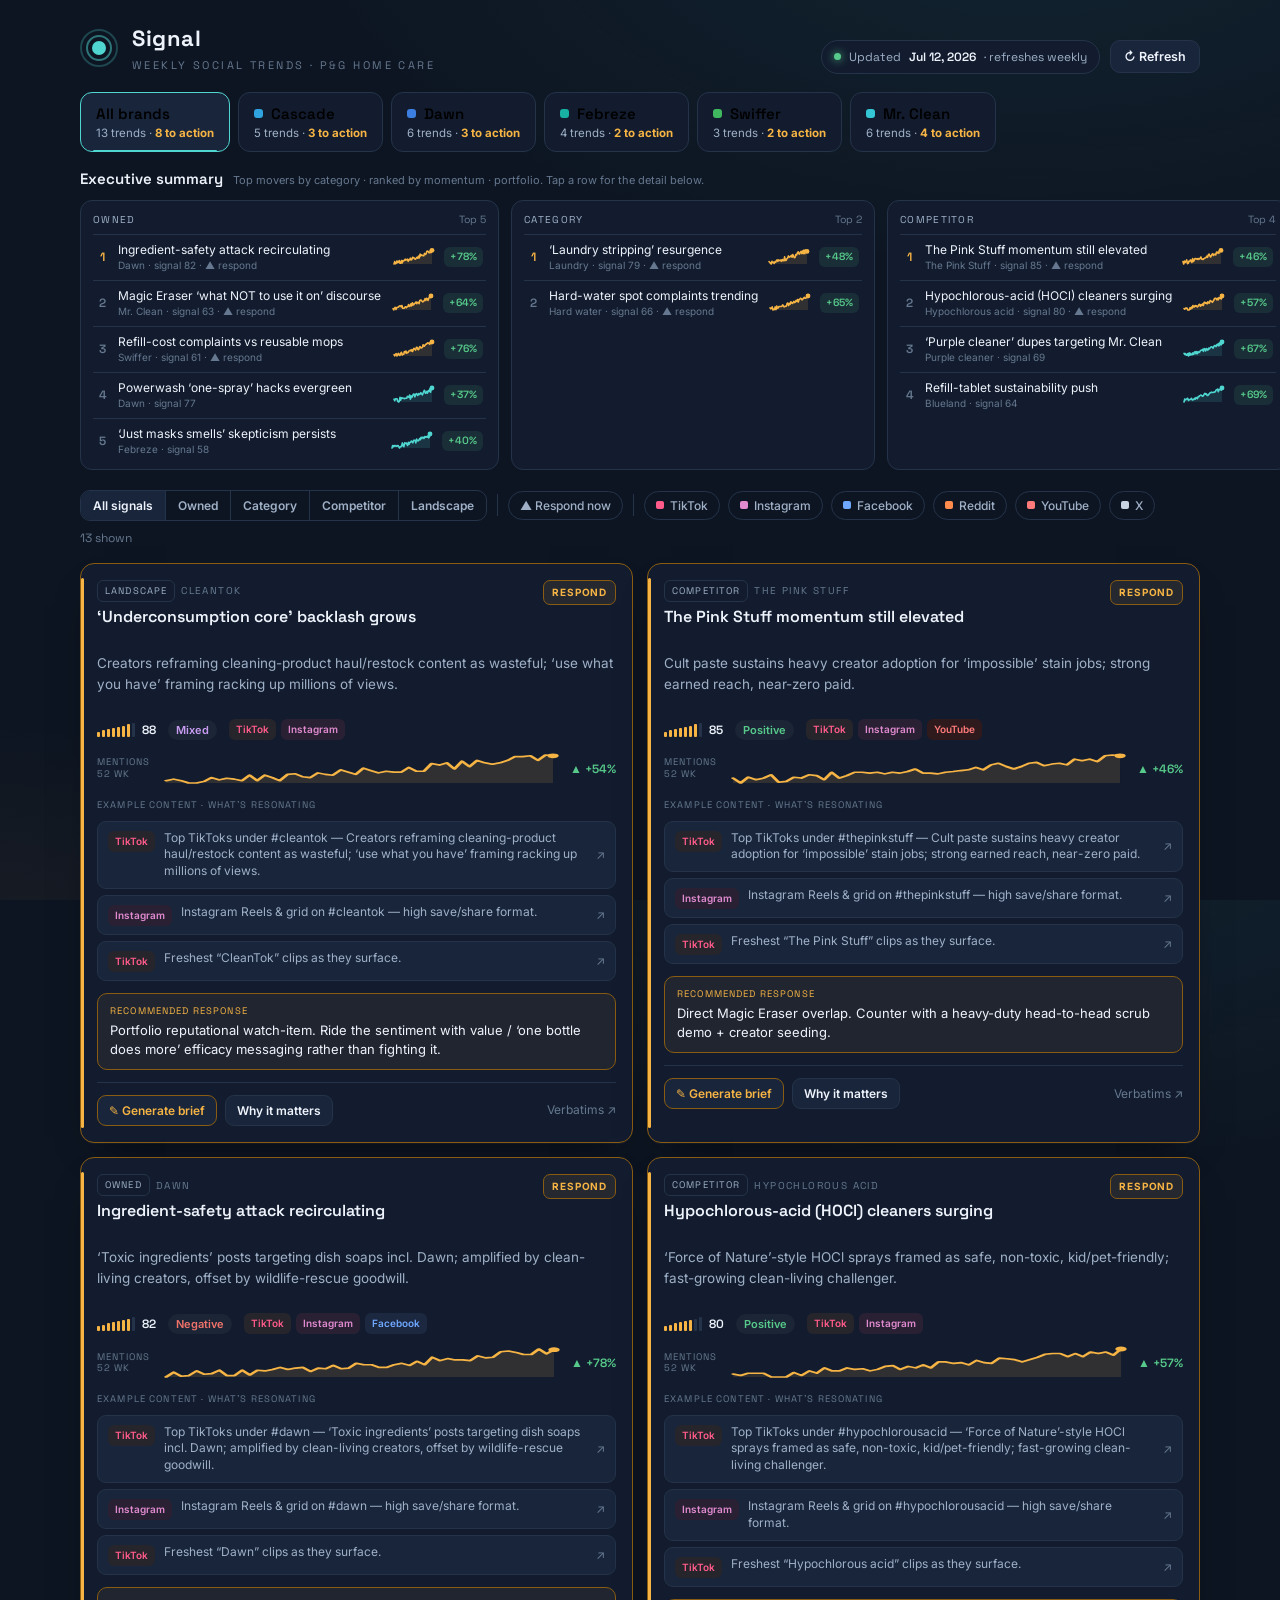
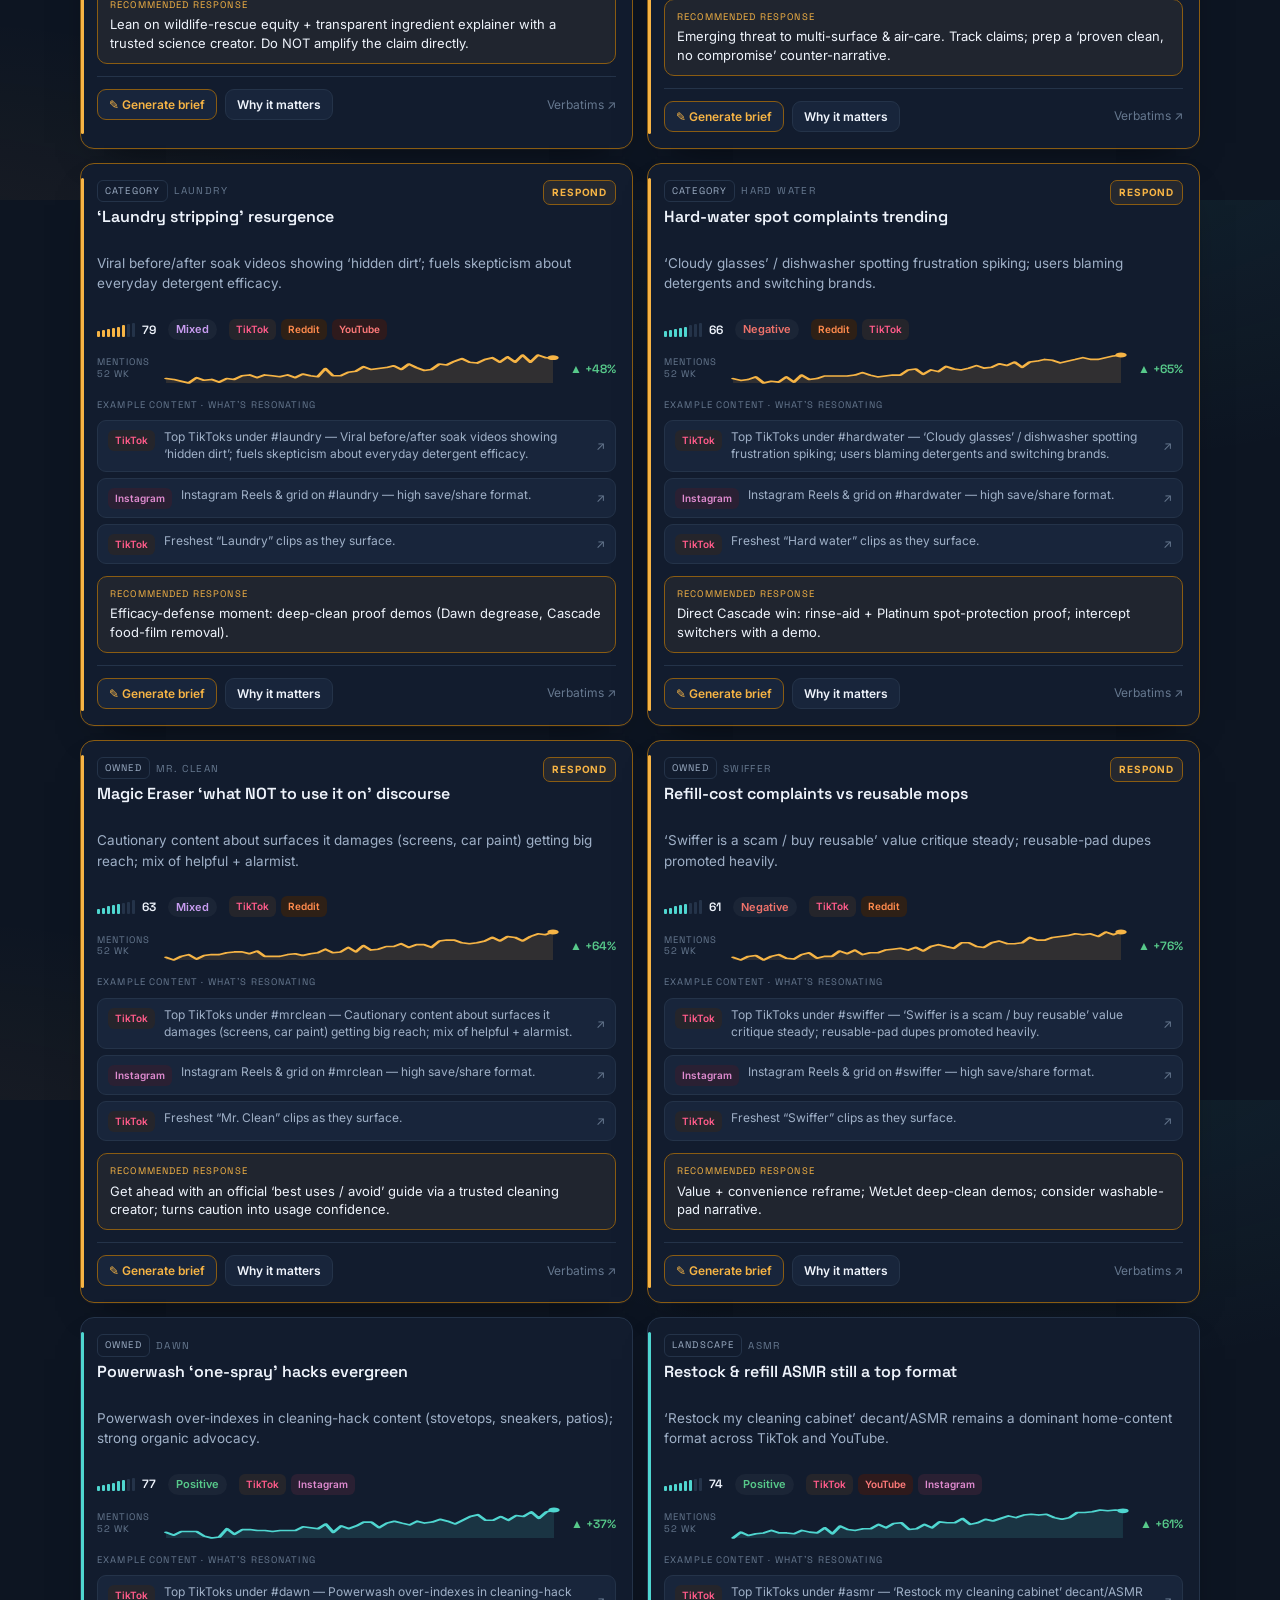
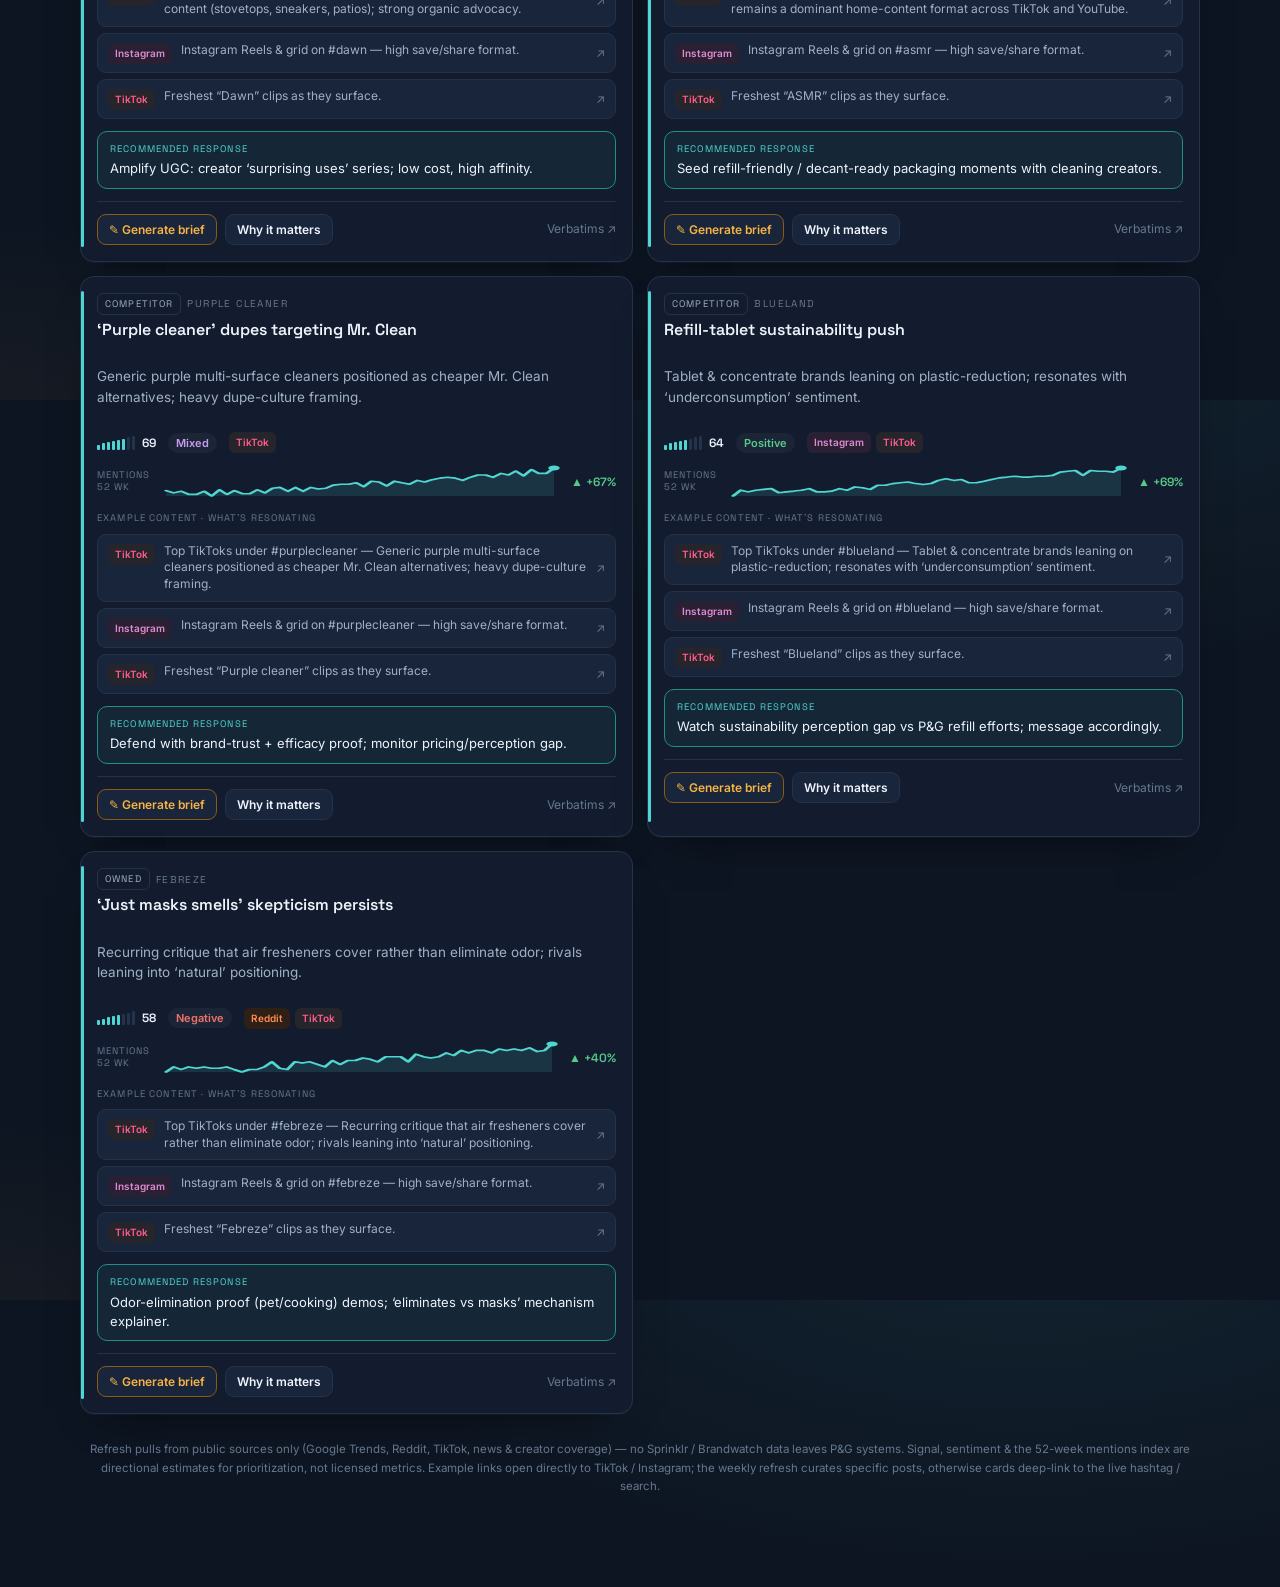
==== commit 3fa840fd: "Add Google-Trends-style executive summary of top movers by category Adds an at-a-glance overview ban" ====
--- a/index.html
+++ b/index.html
@@ -101,6 +101,33 @@
   .empty{grid-column:1/-1;text-align:center;padding:56px 20px;color:var(--paper-faint)}
   .empty h3{font-size:16px;color:var(--paper-dim);margin-bottom:6px}
 
+  /* executive summary (Google-Trends-style top movers) */
+  .exec{margin:2px 0 20px}
+  .exec-h{display:flex;align-items:baseline;gap:10px;flex-wrap:wrap;margin-bottom:10px}
+  .exec-h h2{font-size:15px;font-family:"Space Grotesk";font-weight:600}
+  .exec-h .hint{font-size:11px;color:var(--paper-faint)}
+  .exec-grid{display:grid;grid-template-columns:repeat(4,1fr);gap:12px}
+  @media(max-width:940px){.exec-grid{grid-template-columns:1fr 1fr}}
+  @media(max-width:560px){.exec-grid{grid-template-columns:1fr}}
+  .exec-col{background:var(--ink-2);border:1px solid var(--line);border-radius:12px;padding:11px 12px 5px}
+  .exec-col .colh{display:flex;align-items:center;justify-content:space-between;gap:8px;margin-bottom:6px}
+  .exec-col .colh .nm{font-family:"Space Grotesk";font-size:10px;letter-spacing:.13em;text-transform:uppercase;color:var(--paper-dim)}
+  .exec-col .colh .ct{font-size:10.5px;color:var(--paper-faint);font-family:"Space Grotesk"}
+  .erow{display:flex;align-items:center;gap:9px;padding:7px 3px;border-top:1px solid var(--line);cursor:pointer;transition:.12s}
+  .erow:first-of-type{border-top:none}
+  .erow:hover{background:var(--ink-3)}
+  .erow .rk{font-family:"Space Grotesk";font-size:12px;font-weight:600;color:var(--paper-faint);width:13px;text-align:center;flex:0 0 auto}
+  .erow.r1 .rk{color:var(--amber)}
+  .erow .bd{flex:1;min-width:0}
+  .erow .tt{font-size:12px;color:var(--paper);line-height:1.25;white-space:nowrap;overflow:hidden;text-overflow:ellipsis}
+  .erow .sub{font-size:10px;color:var(--paper-faint);margin-top:1px;white-space:nowrap;overflow:hidden;text-overflow:ellipsis}
+  .mini-spark{width:44px;height:20px;flex:0 0 auto;display:block}
+  .chip2{flex:0 0 auto;font-family:"Space Grotesk";font-size:10.5px;font-weight:600;padding:2px 6px;border-radius:6px;white-space:nowrap}
+  .chip2.up{color:var(--pos);background:rgba(87,201,138,.10)}
+  .chip2.dn{color:var(--neg);background:rgba(240,115,107,.10)}
+  .chip2.brk{color:var(--amber);background:rgba(246,180,69,.13)}
+  .exec-empty{font-size:11.5px;color:var(--paper-faint);padding:8px 3px}
+
   /* 52-week trend line */
   .trendrow{display:flex;align-items:center;gap:10px}
   .trendrow .lab{font-family:"Space Grotesk";font-size:9.5px;letter-spacing:.11em;text-transform:uppercase;color:var(--paper-faint);line-height:1.25;flex:0 0 auto;width:52px}
@@ -161,6 +188,8 @@
 
   <div class="tabs" id="tabs"></div>
 
+  <div class="exec" id="exec"></div>
+
   <div class="filters" id="filters">
     <div class="seg" id="typeSeg"></div>
     <div class="sep"></div>
@@ -299,13 +328,13 @@
   return out;
 }
 function seriesDelta(a){const n=a.length;if(n<8)return 0;const early=a.slice(0,4).reduce((x,y)=>x+y,0)/4;const late=a.slice(-4).reduce((x,y)=>x+y,0)/4;return early?Math.round((late-early)/early*100):0;}
-function sparkline(a,color){
-  const w=170,h=34,p=3,max=Math.max(...a),min=Math.min(...a),span=(max-min)||1;
+function sparkline(a,color,w=170,h=34,cls="spark"){
+  const p=3,max=Math.max(...a),min=Math.min(...a),span=(max-min)||1;
   const pts=a.map((v,i)=>[p+(i/(a.length-1))*(w-2*p), h-p-((v-min)/span)*(h-2*p)]);
   const line=pts.map((q,i)=>(i?"L":"M")+q[0].toFixed(1)+" "+q[1].toFixed(1)).join(" ");
   const area=`M${pts[0][0].toFixed(1)} ${h-p} `+pts.map(q=>"L"+q[0].toFixed(1)+" "+q[1].toFixed(1)).join(" ")+` L${pts[pts.length-1][0].toFixed(1)} ${h-p} Z`;
   const last=pts[pts.length-1];
-  return `<svg class="spark" viewBox="0 0 ${w} ${h}" preserveAspectRatio="none" role="img" aria-label="52-week mentions trend">
+  return `<svg class="${cls}" viewBox="0 0 ${w} ${h}" preserveAspectRatio="none" role="img" aria-label="52-week mentions trend">
     <path d="${area}" fill="${color}" opacity="0.13"/>
     <path d="${line}" fill="none" stroke="${color}" stroke-width="1.6" stroke-linejoin="round" stroke-linecap="round"/>
     <circle cx="${last[0].toFixed(1)}" cy="${last[1].toFixed(1)}" r="2.4" fill="${color}"/></svg>`;
@@ -405,7 +434,46 @@
   g.querySelectorAll("[data-brief]").forEach(b=>b.onclick=()=>openBrief(VIEW[+b.dataset.brief]));
   g.querySelectorAll("[data-why]").forEach(b=>b.onclick=()=>toast(VIEW[+b.dataset.why].angle,4600));
 }
-function renderAll(){document.documentElement.style.setProperty("--accent",accent());renderTabs();renderTypeSeg();renderFilters();renderGrid();document.getElementById("stampWeek").textContent=state.week;}
+/* ---------- executive summary: top movers per category ---------- */
+const EXEC_TYPES=[{id:"owned",label:"Owned"},{id:"category",label:"Category"},{id:"competitor",label:"Competitor"},{id:"landscape",label:"Landscape"}];
+function topByType(type){
+  return state.trends.filter(inBrand).filter(t=>t.type===type)
+    .sort((a,b)=>(b.respond-a.respond)||((b.signal||60)-(a.signal||60))).slice(0,5);
+}
+function execChip(series){
+  const d=seriesDelta(series);
+  if(d>=120) return `<span class="chip2 brk">Breakout</span>`;
+  const cls=d<-3?"dn":"up";
+  return `<span class="chip2 ${cls}">${d>0?'+':''}${d}%</span>`;
+}
+function renderExec(){
+  const host=document.getElementById("exec");
+  const cols=EXEC_TYPES.map(({id,label})=>{
+    const rows=topByType(id);
+    const body=rows.length ? rows.map((t,i)=>{
+      const col=t.respond?"var(--amber)":accent();
+      return `<div class="erow ${i===0?'r1':''}" data-type="${id}">
+        <span class="rk">${i+1}</span>
+        <div class="bd"><div class="tt">${t.title||''}</div>
+          <div class="sub">${t.lbl||''} · signal ${t.signal||60}${t.respond?' · ▲ respond':''}</div></div>
+        ${sparkline(seriesFor(t),col,44,20,"mini-spark")}
+        ${execChip(seriesFor(t))}
+      </div>`;
+    }).join("") : `<div class="exec-empty">No ${label} trends for this brand.</div>`;
+    return `<div class="exec-col">
+      <div class="colh"><span class="nm">${label}</span><span class="ct">Top ${Math.min(5,rows.length)}</span></div>
+      ${body}</div>`;
+  }).join("");
+  const brandName=state.activeBrand!=="all"?` · ${(BRANDS.find(b=>b.id===state.activeBrand)||{}).name}`:" · portfolio";
+  host.innerHTML=`<div class="exec-h"><h2>Executive summary</h2>
+    <span class="hint">Top movers by category · ranked by momentum${brandName}. Tap a row for the detail below.</span></div>
+    <div class="exec-grid">${cols}</div>`;
+  host.querySelectorAll(".erow").forEach(el=>el.onclick=()=>{
+    state.activeType=el.dataset.type; state.respondOnly=false; renderAll();
+    document.getElementById("filters").scrollIntoView({behavior:"smooth",block:"start"});
+  });
+}
+function renderAll(){document.documentElement.style.setProperty("--accent",accent());renderTabs();renderExec();renderTypeSeg();renderFilters();renderGrid();document.getElementById("stampWeek").textContent=state.week;}
 
 let toastTimer; function toast(m,ms=2400){const el=document.getElementById("toast");el.textContent=m;el.classList.add("on");clearTimeout(toastTimer);toastTimer=setTimeout(()=>el.classList.remove("on"),ms);}
 
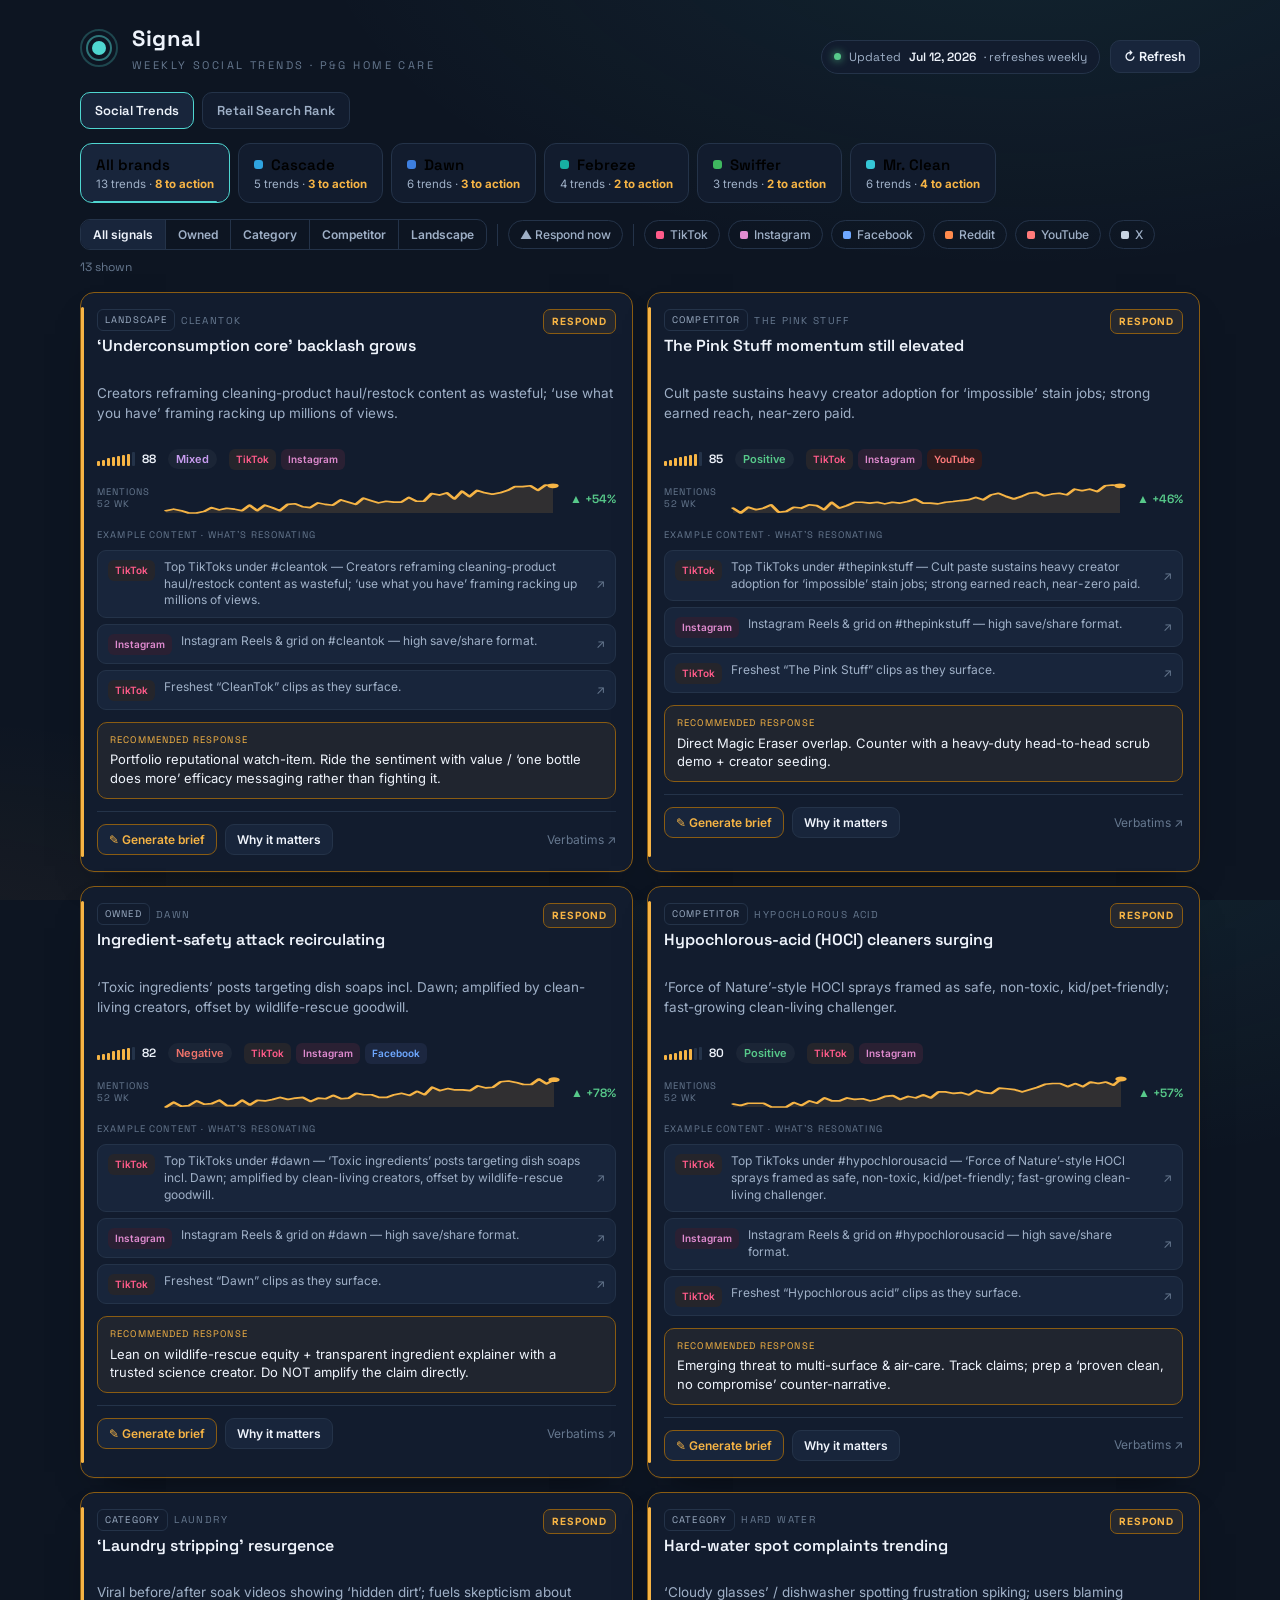
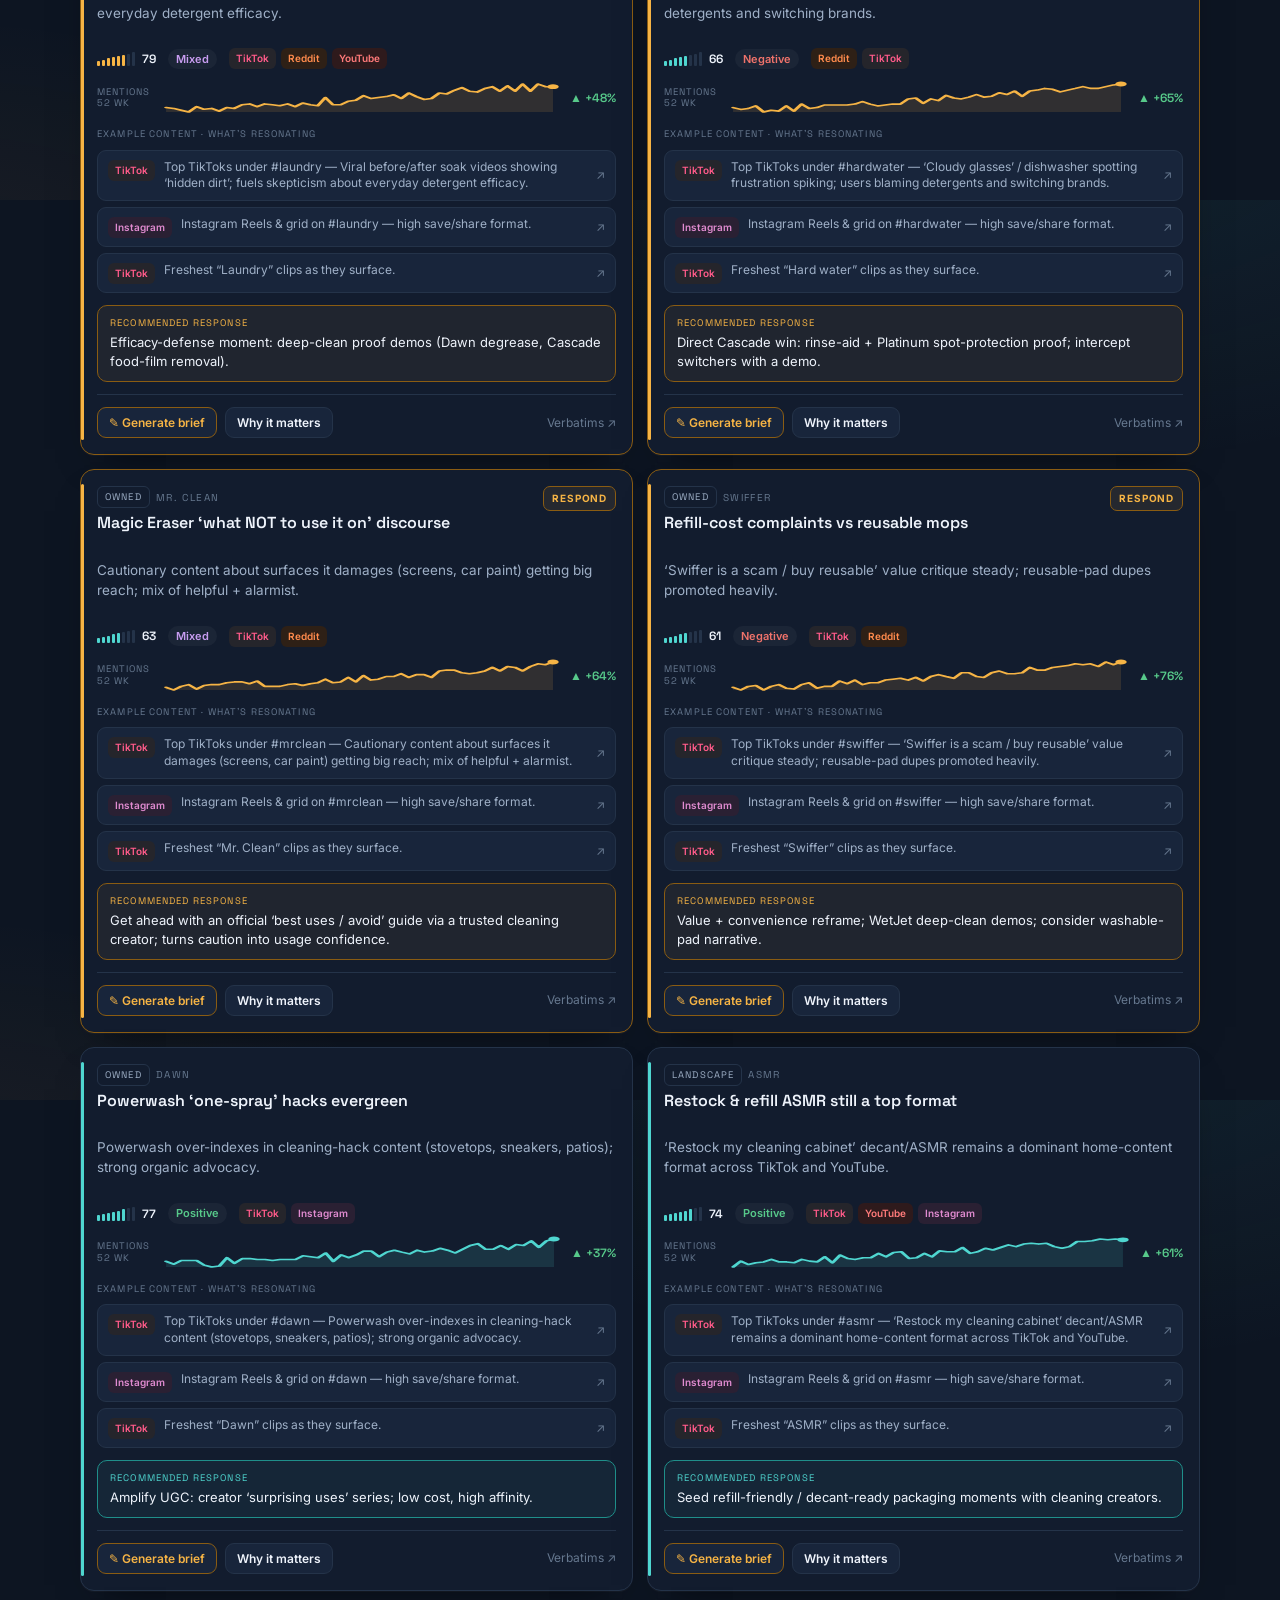
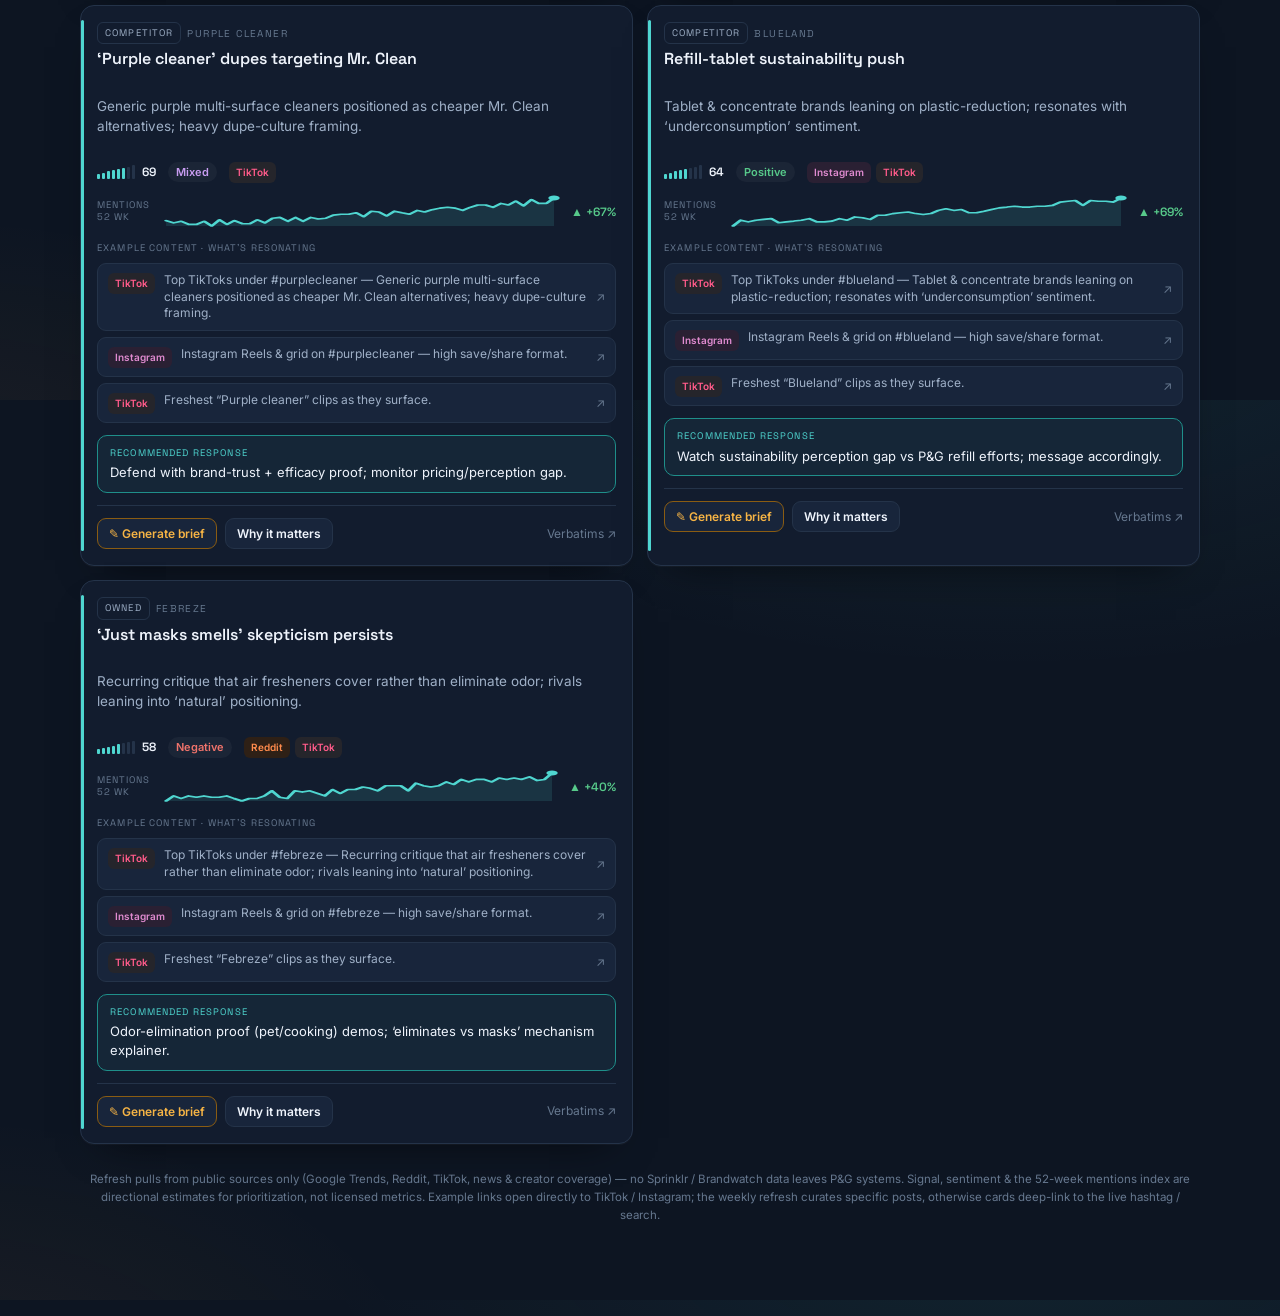
==== commit c0f181e0: "Add Retail Search Rank audit — Dawn organic rank on Amazon & Walmart New companion dashboard (rank.h" ====
--- a/index.html
+++ b/index.html
@@ -101,33 +101,6 @@
   .empty{grid-column:1/-1;text-align:center;padding:56px 20px;color:var(--paper-faint)}
   .empty h3{font-size:16px;color:var(--paper-dim);margin-bottom:6px}
 
-  /* executive summary (Google-Trends-style top movers) */
-  .exec{margin:2px 0 20px}
-  .exec-h{display:flex;align-items:baseline;gap:10px;flex-wrap:wrap;margin-bottom:10px}
-  .exec-h h2{font-size:15px;font-family:"Space Grotesk";font-weight:600}
-  .exec-h .hint{font-size:11px;color:var(--paper-faint)}
-  .exec-grid{display:grid;grid-template-columns:repeat(4,1fr);gap:12px}
-  @media(max-width:940px){.exec-grid{grid-template-columns:1fr 1fr}}
-  @media(max-width:560px){.exec-grid{grid-template-columns:1fr}}
-  .exec-col{background:var(--ink-2);border:1px solid var(--line);border-radius:12px;padding:11px 12px 5px}
-  .exec-col .colh{display:flex;align-items:center;justify-content:space-between;gap:8px;margin-bottom:6px}
-  .exec-col .colh .nm{font-family:"Space Grotesk";font-size:10px;letter-spacing:.13em;text-transform:uppercase;color:var(--paper-dim)}
-  .exec-col .colh .ct{font-size:10.5px;color:var(--paper-faint);font-family:"Space Grotesk"}
-  .erow{display:flex;align-items:center;gap:9px;padding:7px 3px;border-top:1px solid var(--line);cursor:pointer;transition:.12s}
-  .erow:first-of-type{border-top:none}
-  .erow:hover{background:var(--ink-3)}
-  .erow .rk{font-family:"Space Grotesk";font-size:12px;font-weight:600;color:var(--paper-faint);width:13px;text-align:center;flex:0 0 auto}
-  .erow.r1 .rk{color:var(--amber)}
-  .erow .bd{flex:1;min-width:0}
-  .erow .tt{font-size:12px;color:var(--paper);line-height:1.25;white-space:nowrap;overflow:hidden;text-overflow:ellipsis}
-  .erow .sub{font-size:10px;color:var(--paper-faint);margin-top:1px;white-space:nowrap;overflow:hidden;text-overflow:ellipsis}
-  .mini-spark{width:44px;height:20px;flex:0 0 auto;display:block}
-  .chip2{flex:0 0 auto;font-family:"Space Grotesk";font-size:10.5px;font-weight:600;padding:2px 6px;border-radius:6px;white-space:nowrap}
-  .chip2.up{color:var(--pos);background:rgba(87,201,138,.10)}
-  .chip2.dn{color:var(--neg);background:rgba(240,115,107,.10)}
-  .chip2.brk{color:var(--amber);background:rgba(246,180,69,.13)}
-  .exec-empty{font-size:11.5px;color:var(--paper-faint);padding:8px 3px}
-
   /* 52-week trend line */
   .trendrow{display:flex;align-items:center;gap:10px}
   .trendrow .lab{font-family:"Space Grotesk";font-size:9.5px;letter-spacing:.11em;text-transform:uppercase;color:var(--paper-faint);line-height:1.25;flex:0 0 auto;width:52px}
@@ -186,9 +159,12 @@
     </div>
   </header>
 
+  <nav style="display:flex;gap:8px;margin:2px 0 14px">
+    <a href="index.html" style="font-family:'Space Grotesk';font-size:13px;font-weight:600;color:var(--paper);border:1px solid var(--accent);background:var(--ink-3);padding:8px 14px;border-radius:10px">Social Trends</a>
+    <a href="rank.html" style="font-family:'Space Grotesk';font-size:13px;font-weight:600;color:var(--paper-dim);border:1px solid var(--line);background:var(--ink-2);padding:8px 14px;border-radius:10px">Retail Search Rank</a>
+  </nav>
+
   <div class="tabs" id="tabs"></div>
-
-  <div class="exec" id="exec"></div>
 
   <div class="filters" id="filters">
     <div class="seg" id="typeSeg"></div>
@@ -328,13 +304,13 @@
   return out;
 }
 function seriesDelta(a){const n=a.length;if(n<8)return 0;const early=a.slice(0,4).reduce((x,y)=>x+y,0)/4;const late=a.slice(-4).reduce((x,y)=>x+y,0)/4;return early?Math.round((late-early)/early*100):0;}
-function sparkline(a,color,w=170,h=34,cls="spark"){
-  const p=3,max=Math.max(...a),min=Math.min(...a),span=(max-min)||1;
+function sparkline(a,color){
+  const w=170,h=34,p=3,max=Math.max(...a),min=Math.min(...a),span=(max-min)||1;
   const pts=a.map((v,i)=>[p+(i/(a.length-1))*(w-2*p), h-p-((v-min)/span)*(h-2*p)]);
   const line=pts.map((q,i)=>(i?"L":"M")+q[0].toFixed(1)+" "+q[1].toFixed(1)).join(" ");
   const area=`M${pts[0][0].toFixed(1)} ${h-p} `+pts.map(q=>"L"+q[0].toFixed(1)+" "+q[1].toFixed(1)).join(" ")+` L${pts[pts.length-1][0].toFixed(1)} ${h-p} Z`;
   const last=pts[pts.length-1];
-  return `<svg class="${cls}" viewBox="0 0 ${w} ${h}" preserveAspectRatio="none" role="img" aria-label="52-week mentions trend">
+  return `<svg class="spark" viewBox="0 0 ${w} ${h}" preserveAspectRatio="none" role="img" aria-label="52-week mentions trend">
     <path d="${area}" fill="${color}" opacity="0.13"/>
     <path d="${line}" fill="none" stroke="${color}" stroke-width="1.6" stroke-linejoin="round" stroke-linecap="round"/>
     <circle cx="${last[0].toFixed(1)}" cy="${last[1].toFixed(1)}" r="2.4" fill="${color}"/></svg>`;
@@ -434,46 +410,7 @@
   g.querySelectorAll("[data-brief]").forEach(b=>b.onclick=()=>openBrief(VIEW[+b.dataset.brief]));
   g.querySelectorAll("[data-why]").forEach(b=>b.onclick=()=>toast(VIEW[+b.dataset.why].angle,4600));
 }
-/* ---------- executive summary: top movers per category ---------- */
-const EXEC_TYPES=[{id:"owned",label:"Owned"},{id:"category",label:"Category"},{id:"competitor",label:"Competitor"},{id:"landscape",label:"Landscape"}];
-function topByType(type){
-  return state.trends.filter(inBrand).filter(t=>t.type===type)
-    .sort((a,b)=>(b.respond-a.respond)||((b.signal||60)-(a.signal||60))).slice(0,5);
-}
-function execChip(series){
-  const d=seriesDelta(series);
-  if(d>=120) return `<span class="chip2 brk">Breakout</span>`;
-  const cls=d<-3?"dn":"up";
-  return `<span class="chip2 ${cls}">${d>0?'+':''}${d}%</span>`;
-}
-function renderExec(){
-  const host=document.getElementById("exec");
-  const cols=EXEC_TYPES.map(({id,label})=>{
-    const rows=topByType(id);
-    const body=rows.length ? rows.map((t,i)=>{
-      const col=t.respond?"var(--amber)":accent();
-      return `<div class="erow ${i===0?'r1':''}" data-type="${id}">
-        <span class="rk">${i+1}</span>
-        <div class="bd"><div class="tt">${t.title||''}</div>
-          <div class="sub">${t.lbl||''} · signal ${t.signal||60}${t.respond?' · ▲ respond':''}</div></div>
-        ${sparkline(seriesFor(t),col,44,20,"mini-spark")}
-        ${execChip(seriesFor(t))}
-      </div>`;
-    }).join("") : `<div class="exec-empty">No ${label} trends for this brand.</div>`;
-    return `<div class="exec-col">
-      <div class="colh"><span class="nm">${label}</span><span class="ct">Top ${Math.min(5,rows.length)}</span></div>
-      ${body}</div>`;
-  }).join("");
-  const brandName=state.activeBrand!=="all"?` · ${(BRANDS.find(b=>b.id===state.activeBrand)||{}).name}`:" · portfolio";
-  host.innerHTML=`<div class="exec-h"><h2>Executive summary</h2>
-    <span class="hint">Top movers by category · ranked by momentum${brandName}. Tap a row for the detail below.</span></div>
-    <div class="exec-grid">${cols}</div>`;
-  host.querySelectorAll(".erow").forEach(el=>el.onclick=()=>{
-    state.activeType=el.dataset.type; state.respondOnly=false; renderAll();
-    document.getElementById("filters").scrollIntoView({behavior:"smooth",block:"start"});
-  });
-}
-function renderAll(){document.documentElement.style.setProperty("--accent",accent());renderTabs();renderExec();renderTypeSeg();renderFilters();renderGrid();document.getElementById("stampWeek").textContent=state.week;}
+function renderAll(){document.documentElement.style.setProperty("--accent",accent());renderTabs();renderTypeSeg();renderFilters();renderGrid();document.getElementById("stampWeek").textContent=state.week;}
 
 let toastTimer; function toast(m,ms=2400){const el=document.getElementById("toast");el.textContent=m;el.classList.add("on");clearTimeout(toastTimer);toastTimer=setTimeout(()=>el.classList.remove("on"),ms);}
 
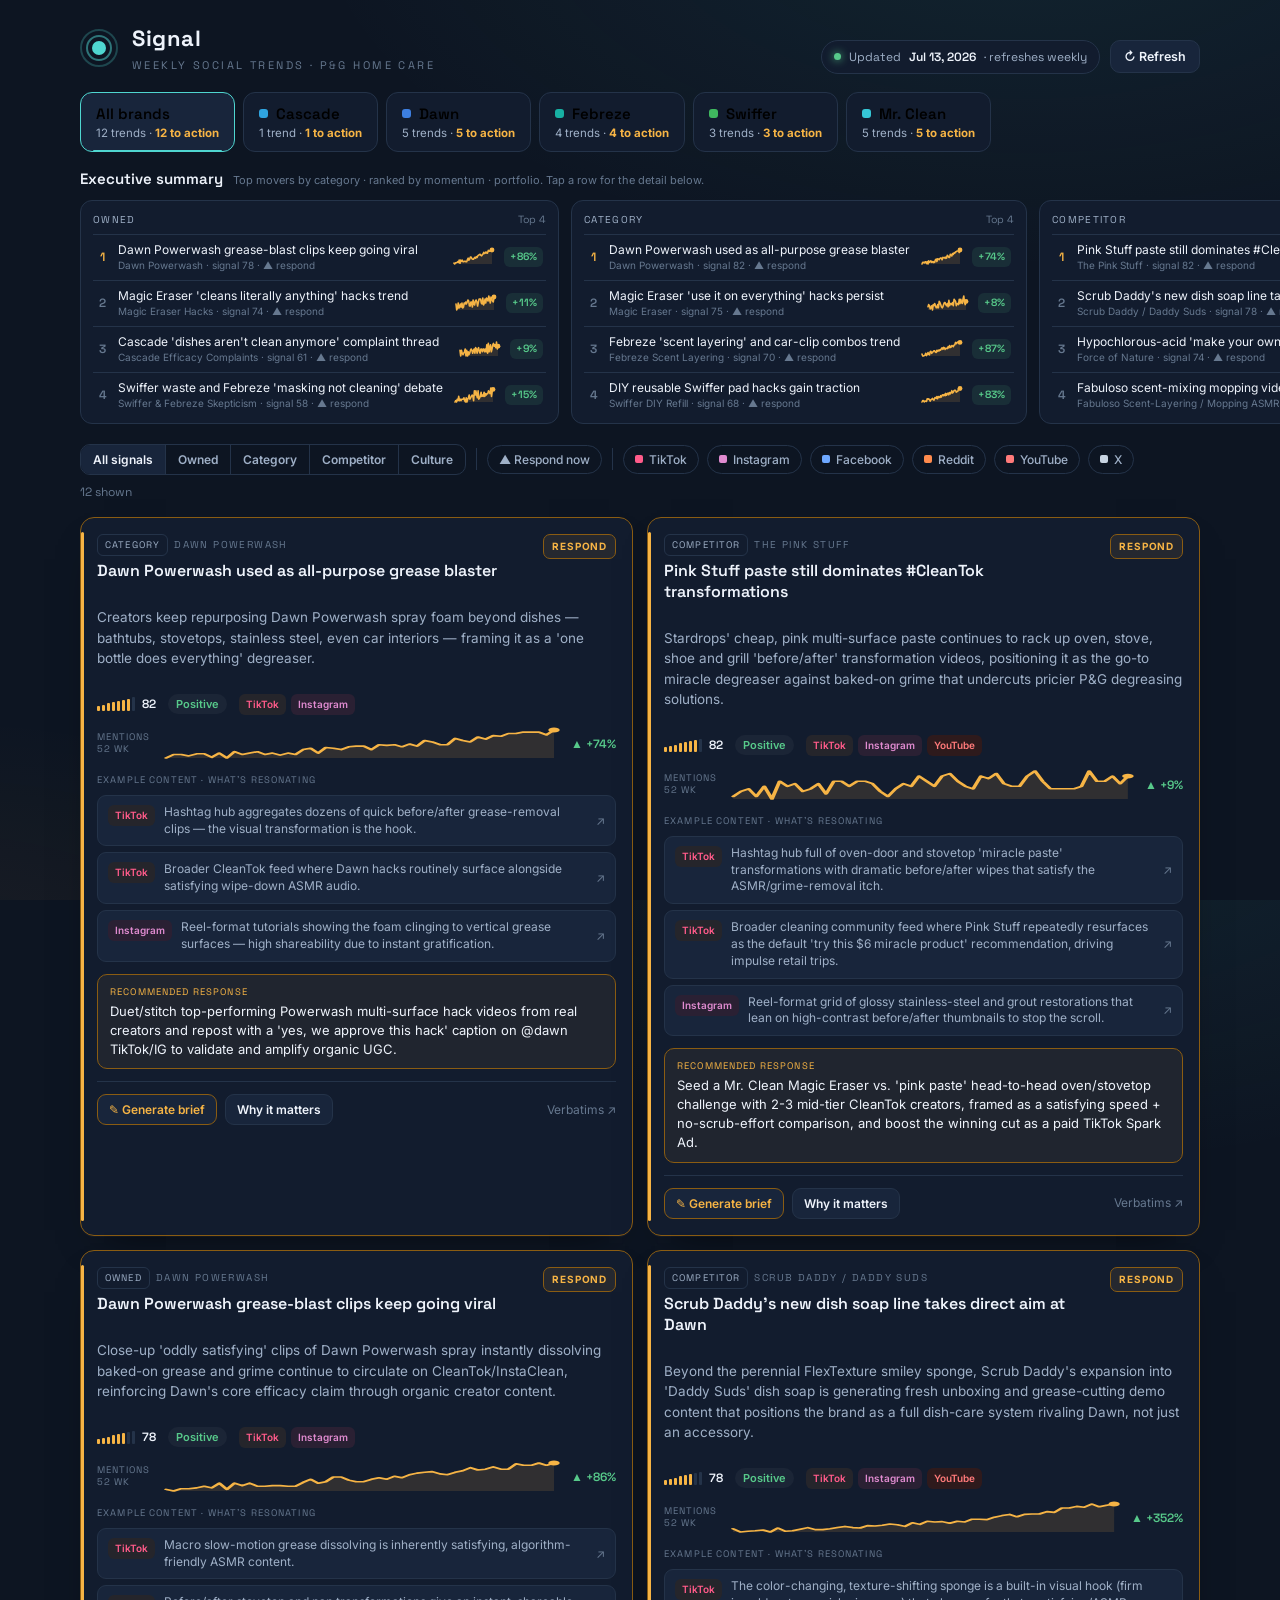
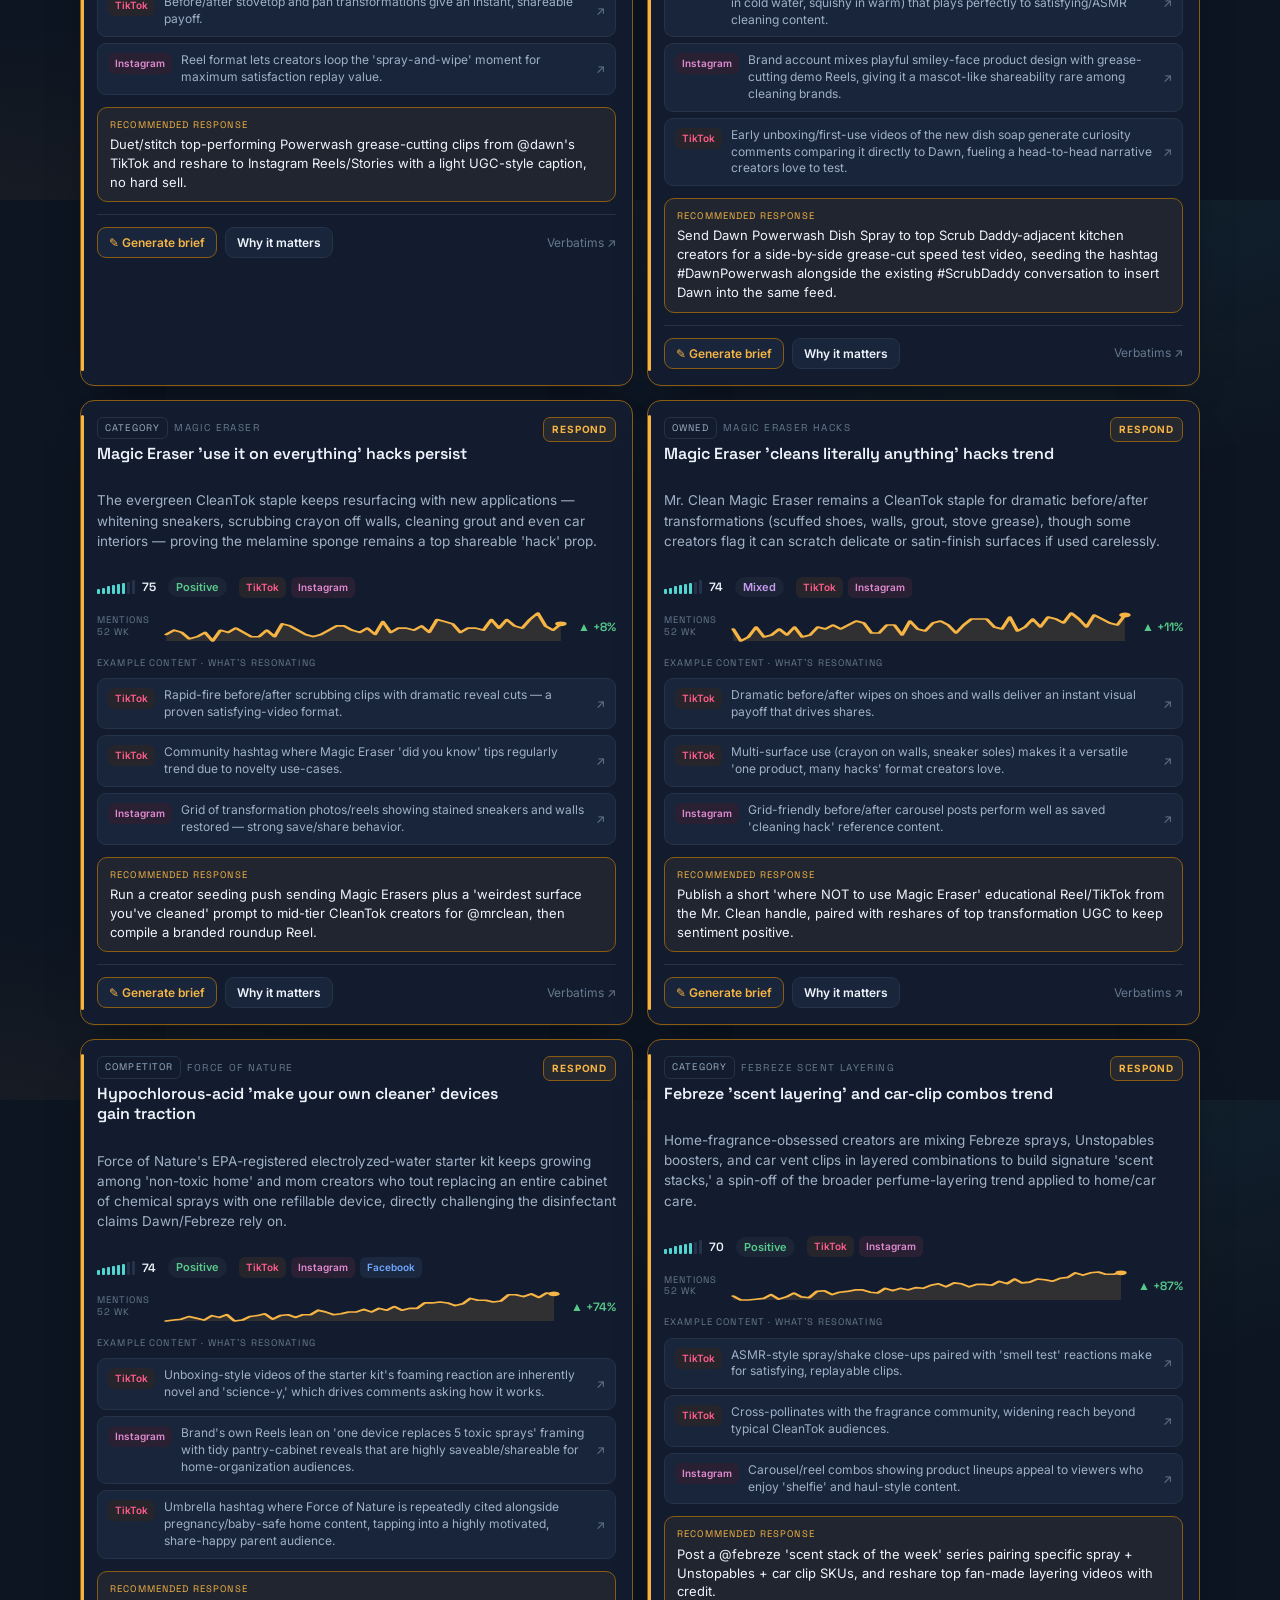
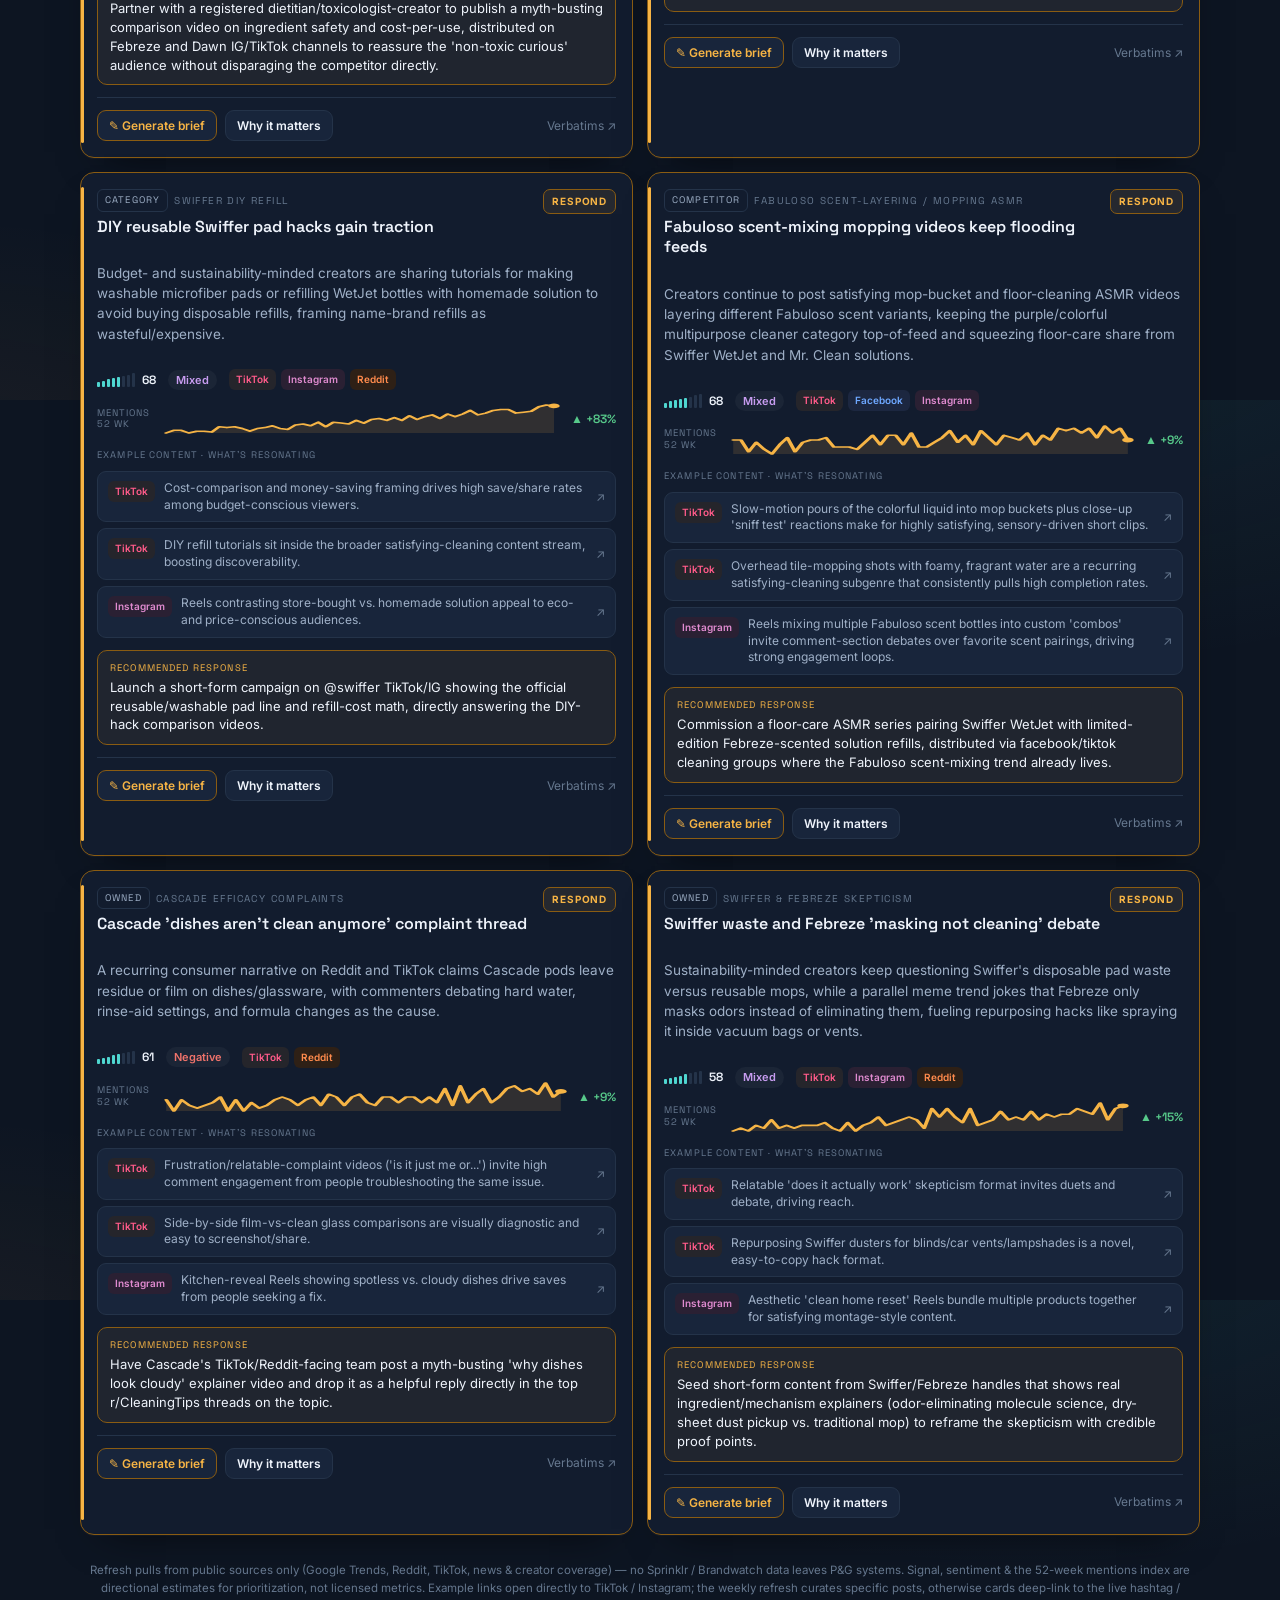
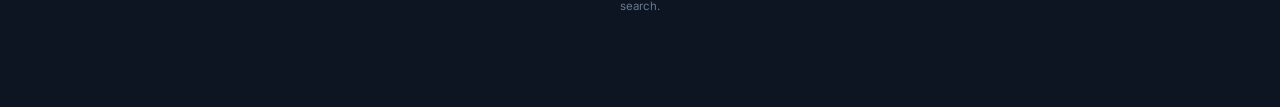
==== commit 63607489: "Cover broad pop-culture moments (Culture axis) The weekly refresh's 'landscape' axis was meant to ca" ====
--- a/index.html
+++ b/index.html
@@ -101,6 +101,33 @@
   .empty{grid-column:1/-1;text-align:center;padding:56px 20px;color:var(--paper-faint)}
   .empty h3{font-size:16px;color:var(--paper-dim);margin-bottom:6px}
 
+  /* executive summary (Google-Trends-style top movers) */
+  .exec{margin:2px 0 20px}
+  .exec-h{display:flex;align-items:baseline;gap:10px;flex-wrap:wrap;margin-bottom:10px}
+  .exec-h h2{font-size:15px;font-family:"Space Grotesk";font-weight:600}
+  .exec-h .hint{font-size:11px;color:var(--paper-faint)}
+  .exec-grid{display:grid;grid-template-columns:repeat(4,1fr);gap:12px}
+  @media(max-width:940px){.exec-grid{grid-template-columns:1fr 1fr}}
+  @media(max-width:560px){.exec-grid{grid-template-columns:1fr}}
+  .exec-col{background:var(--ink-2);border:1px solid var(--line);border-radius:12px;padding:11px 12px 5px}
+  .exec-col .colh{display:flex;align-items:center;justify-content:space-between;gap:8px;margin-bottom:6px}
+  .exec-col .colh .nm{font-family:"Space Grotesk";font-size:10px;letter-spacing:.13em;text-transform:uppercase;color:var(--paper-dim)}
+  .exec-col .colh .ct{font-size:10.5px;color:var(--paper-faint);font-family:"Space Grotesk"}
+  .erow{display:flex;align-items:center;gap:9px;padding:7px 3px;border-top:1px solid var(--line);cursor:pointer;transition:.12s}
+  .erow:first-of-type{border-top:none}
+  .erow:hover{background:var(--ink-3)}
+  .erow .rk{font-family:"Space Grotesk";font-size:12px;font-weight:600;color:var(--paper-faint);width:13px;text-align:center;flex:0 0 auto}
+  .erow.r1 .rk{color:var(--amber)}
+  .erow .bd{flex:1;min-width:0}
+  .erow .tt{font-size:12px;color:var(--paper);line-height:1.25;white-space:nowrap;overflow:hidden;text-overflow:ellipsis}
+  .erow .sub{font-size:10px;color:var(--paper-faint);margin-top:1px;white-space:nowrap;overflow:hidden;text-overflow:ellipsis}
+  .mini-spark{width:44px;height:20px;flex:0 0 auto;display:block}
+  .chip2{flex:0 0 auto;font-family:"Space Grotesk";font-size:10.5px;font-weight:600;padding:2px 6px;border-radius:6px;white-space:nowrap}
+  .chip2.up{color:var(--pos);background:rgba(87,201,138,.10)}
+  .chip2.dn{color:var(--neg);background:rgba(240,115,107,.10)}
+  .chip2.brk{color:var(--amber);background:rgba(246,180,69,.13)}
+  .exec-empty{font-size:11.5px;color:var(--paper-faint);padding:8px 3px}
+
   /* 52-week trend line */
   .trendrow{display:flex;align-items:center;gap:10px}
   .trendrow .lab{font-family:"Space Grotesk";font-size:9.5px;letter-spacing:.11em;text-transform:uppercase;color:var(--paper-faint);line-height:1.25;flex:0 0 auto;width:52px}
@@ -159,12 +186,9 @@
     </div>
   </header>
 
-  <nav style="display:flex;gap:8px;margin:2px 0 14px">
-    <a href="index.html" style="font-family:'Space Grotesk';font-size:13px;font-weight:600;color:var(--paper);border:1px solid var(--accent);background:var(--ink-3);padding:8px 14px;border-radius:10px">Social Trends</a>
-    <a href="rank.html" style="font-family:'Space Grotesk';font-size:13px;font-weight:600;color:var(--paper-dim);border:1px solid var(--line);background:var(--ink-2);padding:8px 14px;border-radius:10px">Retail Search Rank</a>
-  </nav>
-
   <div class="tabs" id="tabs"></div>
+
+  <div class="exec" id="exec"></div>
 
   <div class="filters" id="filters">
     <div class="seg" id="typeSeg"></div>
@@ -220,7 +244,7 @@
   {id:"owned",     label:"Owned"},
   {id:"category",  label:"Category"},
   {id:"competitor",label:"Competitor"},
-  {id:"landscape", label:"Landscape"},
+  {id:"landscape", label:"Culture"},
 ];
 const PLATFORMS = {
   tiktok:{label:"TikTok",bg:"#25252b",fg:"#ff5b8a"}, instagram:{label:"Instagram",bg:"#2a2033",fg:"#e08bd0"},
@@ -228,10 +252,11 @@
   youtube:{label:"YouTube",bg:"#2e1a1c",fg:"#ff7a7a"}, x:{label:"X",bg:"#20262e",fg:"#c8d4e2"},
 };
 const SENT={pos:{label:"Positive",c:"var(--pos)"},neg:{label:"Negative",c:"var(--neg)"},neu:{label:"Neutral",c:"var(--neu)"},mix:{label:"Mixed",c:"var(--mix)"}};
-const TYPELABEL={owned:"Owned",category:"Category",competitor:"Competitor",landscape:"Landscape"};
+const TYPELABEL={owned:"Owned",category:"Category",competitor:"Competitor",landscape:"Culture"};
 
 /* ---------- seed (illustrative until the first weekly refresh) ---------- */
 const SEED = [
+ {brands:["all"],type:"landscape",lbl:"World Cup 2026",title:"World Cup final week grips global feeds",summary:"FIFA World Cup 2026 (US/Canada/Mexico) hits its final stretch — watch-party, host-the-game and matchday-snack content is flooding TikTok and Instagram.",platforms:["tiktok","instagram","x"],signal:96,sent:"pos",respond:true,angle:"The biggest hosting moment of the year: watch parties mean spills, greasy snacks and guest bathrooms.",response:"Run a ‘post-match cleanup in 60 seconds’ series — Dawn Powerwash for wing/nacho grease, Febreze for the couch, Mr. Clean for spilled-drink floors — seeded with sports & food creators during final week.",src:"https://www.tiktok.com/tag/worldcup"},
  {brands:["all"],type:"landscape",lbl:"CleanTok",title:"‘Underconsumption core’ backlash grows",summary:"Creators reframing cleaning-product haul/restock content as wasteful; ‘use what you have’ framing racking up millions of views.",platforms:["tiktok","instagram"],signal:88,sent:"mix",respond:true,angle:"Portfolio reputational watch-item. Ride the sentiment with value / ‘one bottle does more’ efficacy messaging rather than fighting it.",src:"https://www.tiktok.com/search?q=underconsumption"},
  {brands:["all"],type:"landscape",lbl:"ASMR",title:"Restock & refill ASMR still a top format",summary:"‘Restock my cleaning cabinet’ decant/ASMR remains a dominant home-content format across TikTok and YouTube.",platforms:["tiktok","youtube","instagram"],signal:74,sent:"pos",respond:false,angle:"Seed refill-friendly / decant-ready packaging moments with cleaning creators.",src:"https://www.tiktok.com/search?q=cleaning+restock"},
  {brands:["cascade","dawn"],type:"category",lbl:"Laundry",title:"‘Laundry stripping’ resurgence",summary:"Viral before/after soak videos showing ‘hidden dirt’; fuels skepticism about everyday detergent efficacy.",platforms:["tiktok","reddit","youtube"],signal:79,sent:"mix",respond:true,angle:"Efficacy-defense moment: deep-clean proof demos (Dawn degrease, Cascade food-film removal).",src:"https://www.reddit.com/search/?q=laundry%20stripping"},
@@ -304,13 +329,13 @@
   return out;
 }
 function seriesDelta(a){const n=a.length;if(n<8)return 0;const early=a.slice(0,4).reduce((x,y)=>x+y,0)/4;const late=a.slice(-4).reduce((x,y)=>x+y,0)/4;return early?Math.round((late-early)/early*100):0;}
-function sparkline(a,color){
-  const w=170,h=34,p=3,max=Math.max(...a),min=Math.min(...a),span=(max-min)||1;
+function sparkline(a,color,w=170,h=34,cls="spark"){
+  const p=3,max=Math.max(...a),min=Math.min(...a),span=(max-min)||1;
   const pts=a.map((v,i)=>[p+(i/(a.length-1))*(w-2*p), h-p-((v-min)/span)*(h-2*p)]);
   const line=pts.map((q,i)=>(i?"L":"M")+q[0].toFixed(1)+" "+q[1].toFixed(1)).join(" ");
   const area=`M${pts[0][0].toFixed(1)} ${h-p} `+pts.map(q=>"L"+q[0].toFixed(1)+" "+q[1].toFixed(1)).join(" ")+` L${pts[pts.length-1][0].toFixed(1)} ${h-p} Z`;
   const last=pts[pts.length-1];
-  return `<svg class="spark" viewBox="0 0 ${w} ${h}" preserveAspectRatio="none" role="img" aria-label="52-week mentions trend">
+  return `<svg class="${cls}" viewBox="0 0 ${w} ${h}" preserveAspectRatio="none" role="img" aria-label="52-week mentions trend">
     <path d="${area}" fill="${color}" opacity="0.13"/>
     <path d="${line}" fill="none" stroke="${color}" stroke-width="1.6" stroke-linejoin="round" stroke-linecap="round"/>
     <circle cx="${last[0].toFixed(1)}" cy="${last[1].toFixed(1)}" r="2.4" fill="${color}"/></svg>`;
@@ -410,7 +435,46 @@
   g.querySelectorAll("[data-brief]").forEach(b=>b.onclick=()=>openBrief(VIEW[+b.dataset.brief]));
   g.querySelectorAll("[data-why]").forEach(b=>b.onclick=()=>toast(VIEW[+b.dataset.why].angle,4600));
 }
-function renderAll(){document.documentElement.style.setProperty("--accent",accent());renderTabs();renderTypeSeg();renderFilters();renderGrid();document.getElementById("stampWeek").textContent=state.week;}
+/* ---------- executive summary: top movers per category ---------- */
+const EXEC_TYPES=[{id:"owned",label:"Owned"},{id:"category",label:"Category"},{id:"competitor",label:"Competitor"},{id:"landscape",label:"Culture"}];
+function topByType(type){
+  return state.trends.filter(inBrand).filter(t=>t.type===type)
+    .sort((a,b)=>(b.respond-a.respond)||((b.signal||60)-(a.signal||60))).slice(0,5);
+}
+function execChip(series){
+  const d=seriesDelta(series);
+  if(d>=120) return `<span class="chip2 brk">Breakout</span>`;
+  const cls=d<-3?"dn":"up";
+  return `<span class="chip2 ${cls}">${d>0?'+':''}${d}%</span>`;
+}
+function renderExec(){
+  const host=document.getElementById("exec");
+  const cols=EXEC_TYPES.map(({id,label})=>{
+    const rows=topByType(id);
+    const body=rows.length ? rows.map((t,i)=>{
+      const col=t.respond?"var(--amber)":accent();
+      return `<div class="erow ${i===0?'r1':''}" data-type="${id}">
+        <span class="rk">${i+1}</span>
+        <div class="bd"><div class="tt">${t.title||''}</div>
+          <div class="sub">${t.lbl||''} · signal ${t.signal||60}${t.respond?' · ▲ respond':''}</div></div>
+        ${sparkline(seriesFor(t),col,44,20,"mini-spark")}
+        ${execChip(seriesFor(t))}
+      </div>`;
+    }).join("") : `<div class="exec-empty">No ${label} trends for this brand.</div>`;
+    return `<div class="exec-col">
+      <div class="colh"><span class="nm">${label}</span><span class="ct">Top ${Math.min(5,rows.length)}</span></div>
+      ${body}</div>`;
+  }).join("");
+  const brandName=state.activeBrand!=="all"?` · ${(BRANDS.find(b=>b.id===state.activeBrand)||{}).name}`:" · portfolio";
+  host.innerHTML=`<div class="exec-h"><h2>Executive summary</h2>
+    <span class="hint">Top movers by category · ranked by momentum${brandName}. Tap a row for the detail below.</span></div>
+    <div class="exec-grid">${cols}</div>`;
+  host.querySelectorAll(".erow").forEach(el=>el.onclick=()=>{
+    state.activeType=el.dataset.type; state.respondOnly=false; renderAll();
+    document.getElementById("filters").scrollIntoView({behavior:"smooth",block:"start"});
+  });
+}
+function renderAll(){document.documentElement.style.setProperty("--accent",accent());renderTabs();renderExec();renderTypeSeg();renderFilters();renderGrid();document.getElementById("stampWeek").textContent=state.week;}
 
 let toastTimer; function toast(m,ms=2400){const el=document.getElementById("toast");el.textContent=m;el.classList.add("on");clearTimeout(toastTimer);toastTimer=setTimeout(()=>el.classList.remove("on"),ms);}
 
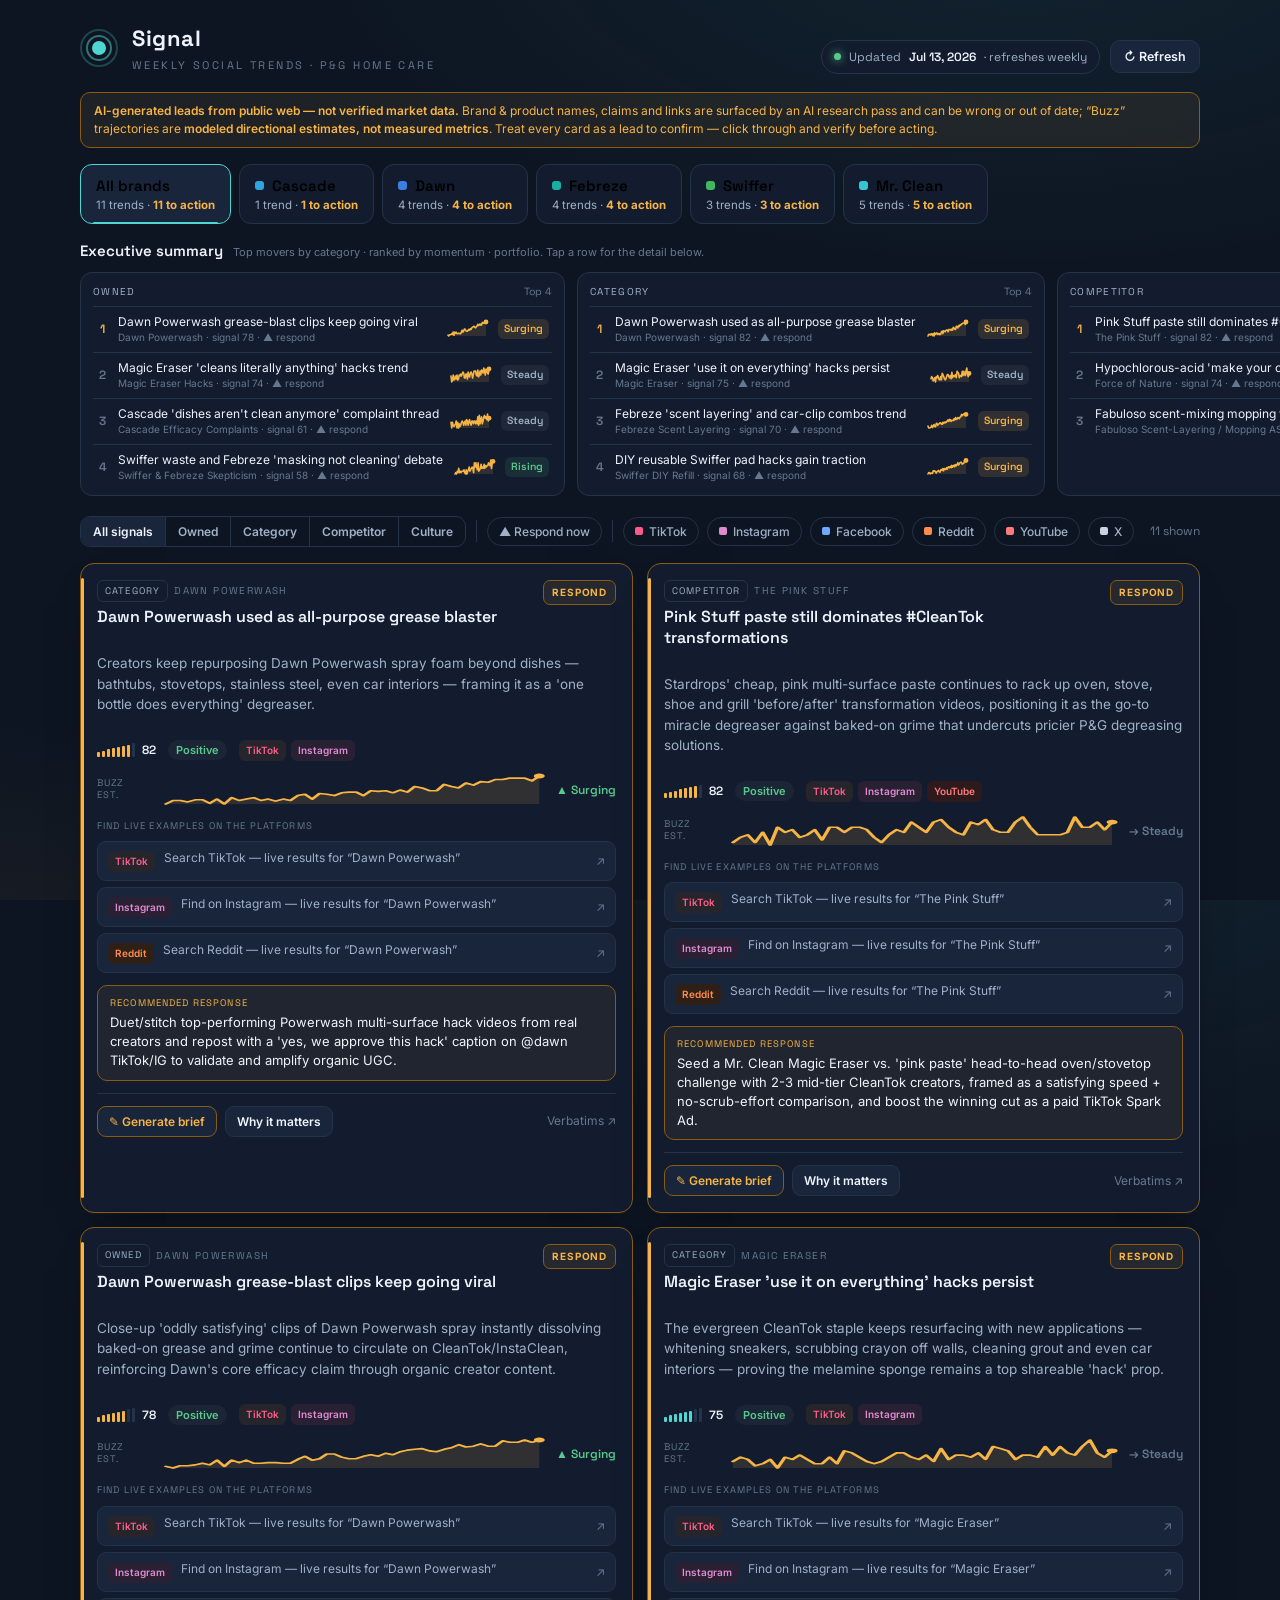
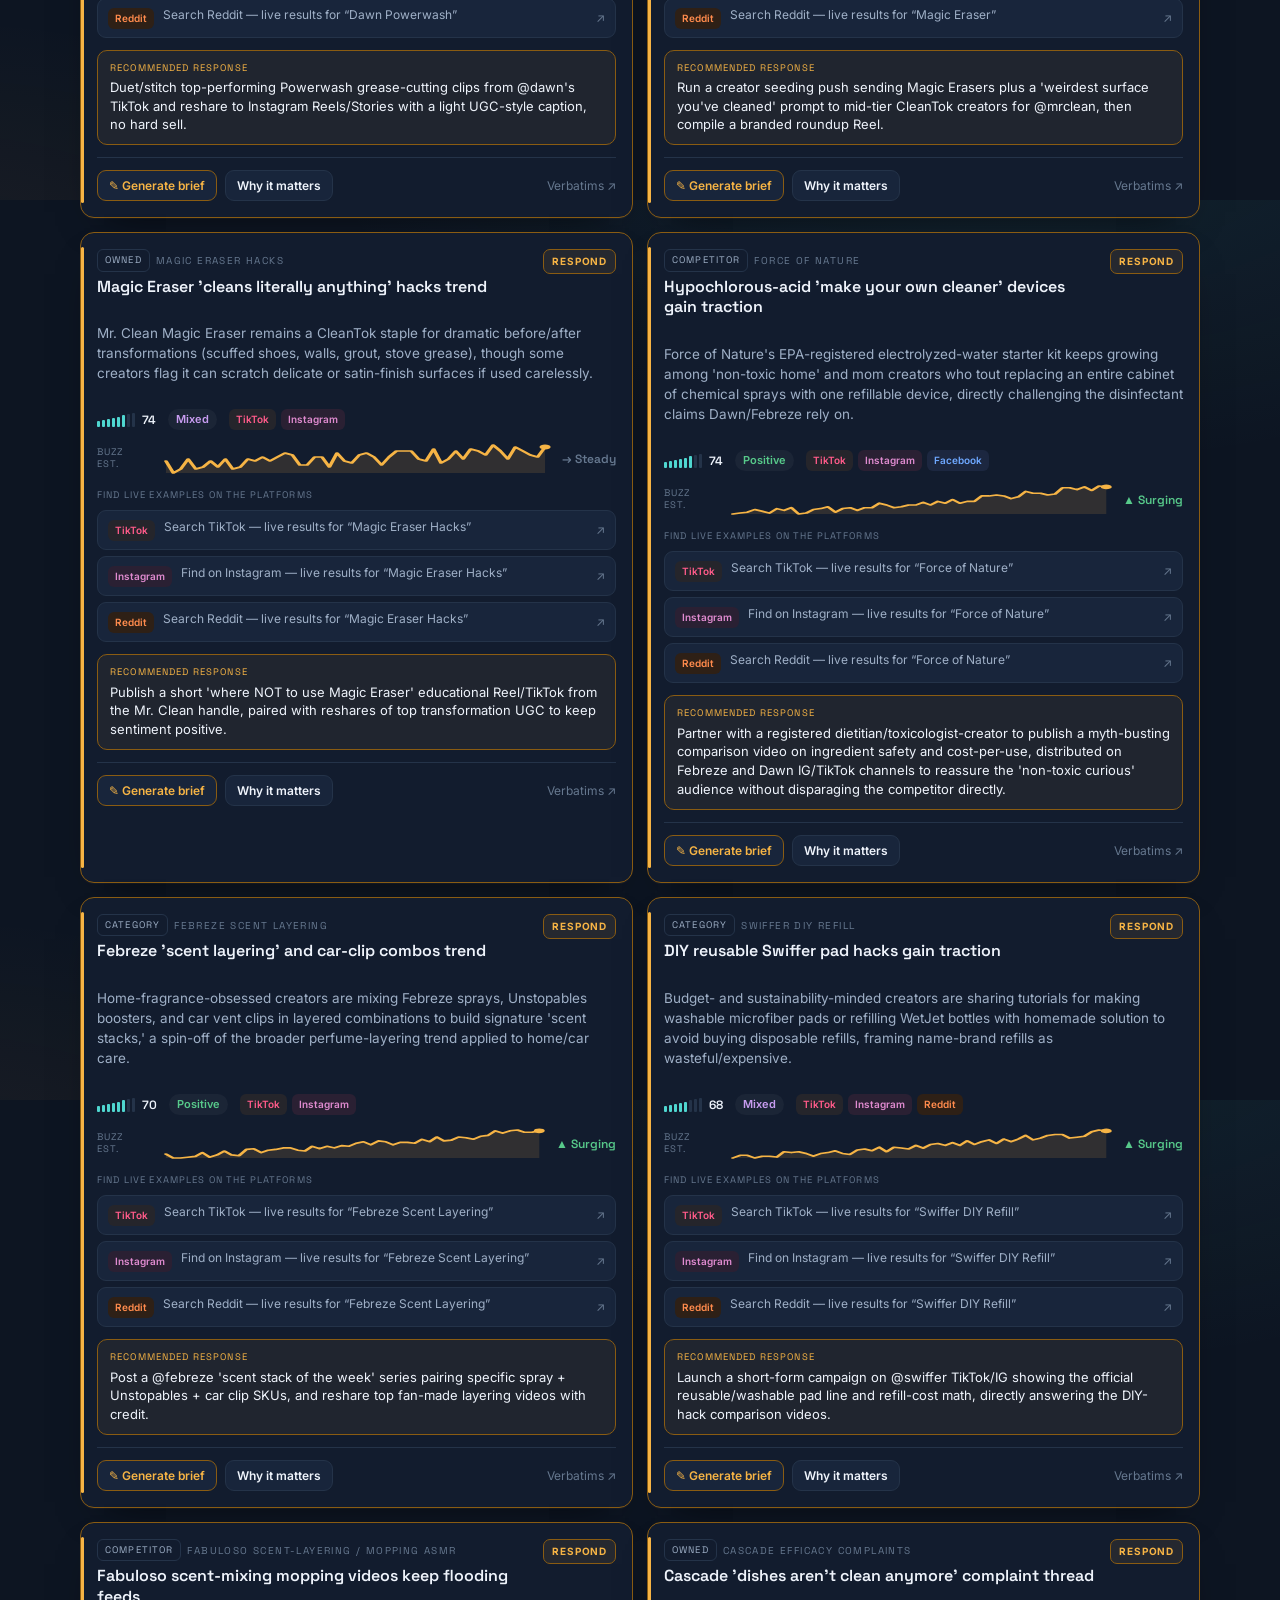
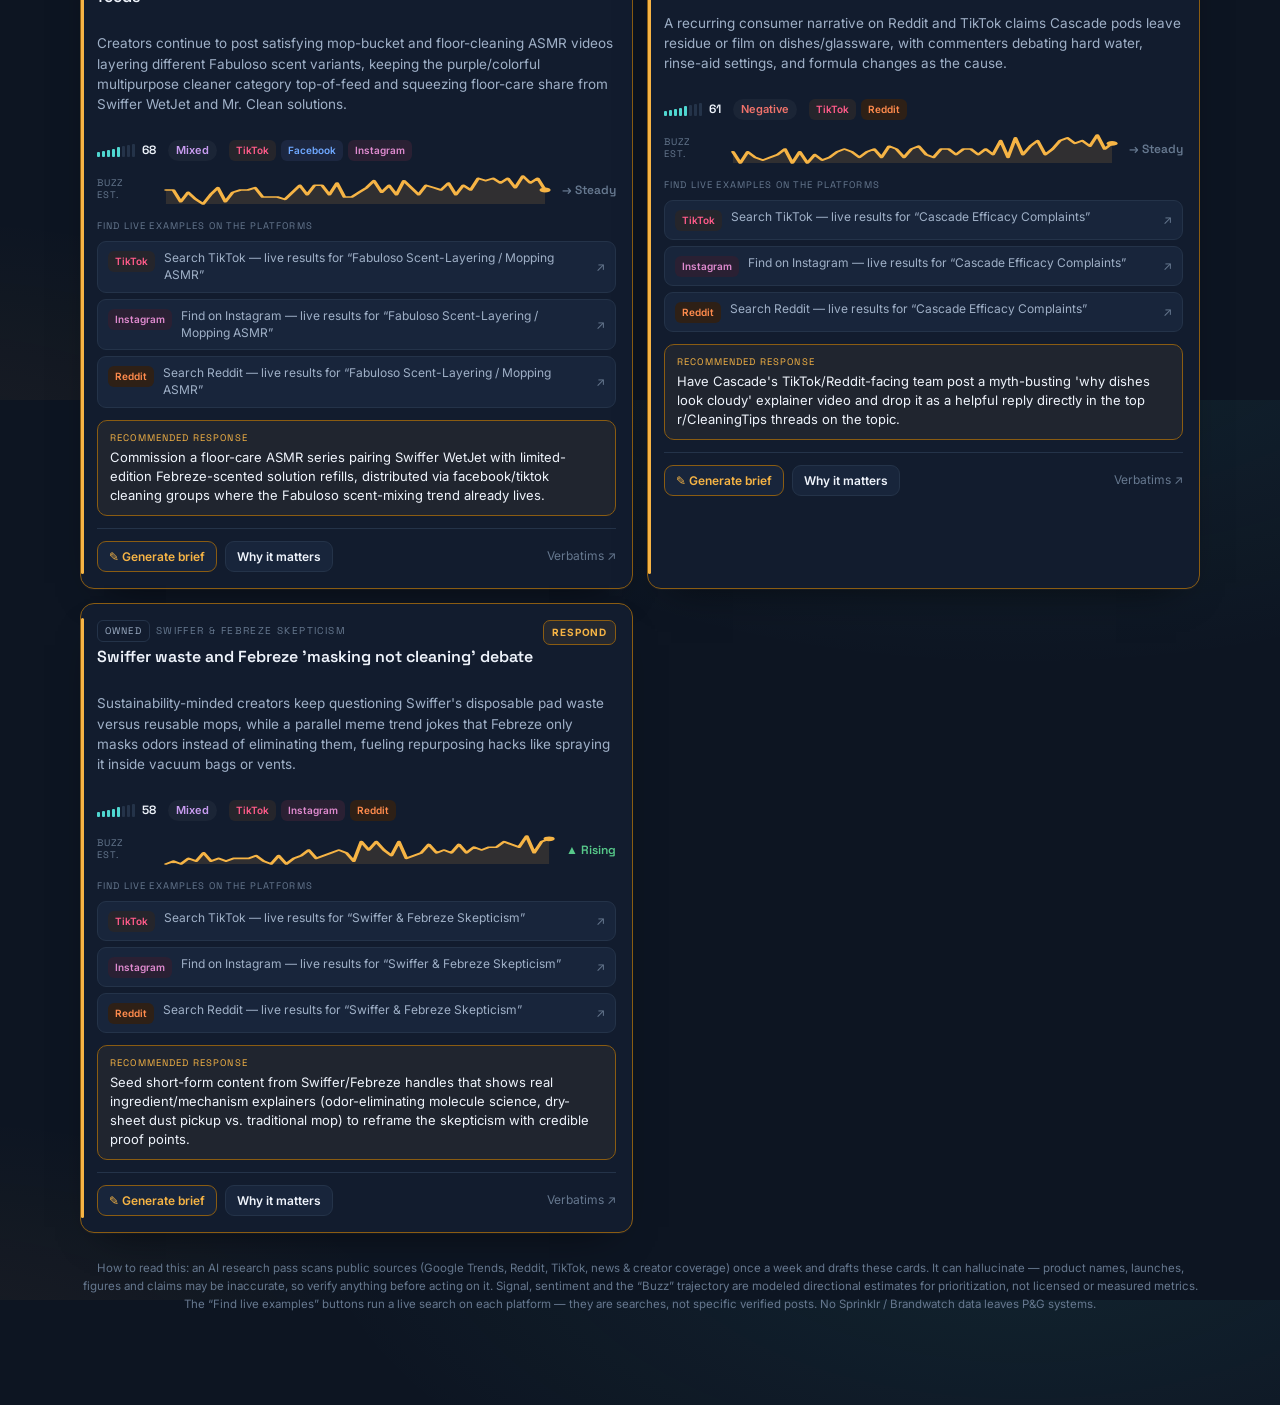
==== commit 8f4c7ef7: "Make data honest: no fabricated links/metrics, flag AI-generated leads Addresses a real trust proble" ====
--- a/index.html
+++ b/index.html
@@ -126,6 +126,9 @@
   .chip2.up{color:var(--pos);background:rgba(87,201,138,.10)}
   .chip2.dn{color:var(--neg);background:rgba(240,115,107,.10)}
   .chip2.brk{color:var(--amber);background:rgba(246,180,69,.13)}
+  .chip2.flat{color:var(--paper-dim);background:rgba(255,255,255,.05)}
+  .notice-bar{margin:2px 0 16px;padding:9px 13px;border:1px solid var(--amber-deep);background:rgba(246,180,69,.07);color:var(--amber);border-radius:10px;font-size:12px;line-height:1.5}
+  .notice-bar b{font-weight:600}
   .exec-empty{font-size:11.5px;color:var(--paper-faint);padding:8px 3px}
 
   /* 52-week trend line */
@@ -186,6 +189,8 @@
     </div>
   </header>
 
+  <div class="notice-bar"><b>AI-generated leads from public web — not verified market data.</b> Brand &amp; product names, claims and links are surfaced by an AI research pass and can be wrong or out of date; “Buzz” trajectories are <b>modeled directional estimates, not measured metrics</b>. Treat every card as a lead to confirm — click through and verify before acting.</div>
+
   <div class="tabs" id="tabs"></div>
 
   <div class="exec" id="exec"></div>
@@ -341,20 +346,27 @@
     <circle cx="${last[0].toFixed(1)}" cy="${last[1].toFixed(1)}" r="2.4" fill="${color}"/></svg>`;
 }
 /* ---------- example TikTok / Instagram content ---------- */
-// Uses curated links from the weekly refresh when present; otherwise builds
-// real, working platform deep-links (hashtag / search) so each trend still
-// links straight to the content until the next refresh curates specific posts.
-function examplesFor(t){
-  if(Array.isArray(t.examples)&&t.examples.length)
-    return t.examples.slice(0,3).map(e=>({platform:(e.platform||"tiktok"),url:e.url,appeal:e.appeal||t.summary||""})).filter(e=>e.url);
-  const tag=(t.lbl||t.title||"cleaning").toLowerCase().replace(/[^a-z0-9]+/g,"");
-  const q=encodeURIComponent(t.lbl||t.title||"cleaning");
-  const base=t.summary||t.title||"";
+// Honest, always-valid platform SEARCH links for a trend's key term. We deliberately
+// do NOT surface model-written "specific post" URLs — an LLM cannot reliably produce
+// real post links, so those were unverifiable/hallucinated. A search link makes no
+// claim about a specific post; it just runs the query against live platform results.
+function searchLinks(t){
+  const term=(t.lbl && t.lbl.replace(/[^a-z0-9]/gi,"").length>2) ? t.lbl : (t.title||"cleaning");
+  const q=encodeURIComponent(term);
   return [
-    {platform:"tiktok",   url:`https://www.tiktok.com/tag/${tag}`,              appeal:`Top TikToks under #${tag} — ${base}`},
-    {platform:"instagram",url:`https://www.instagram.com/explore/tags/${tag}/`,appeal:`Instagram Reels & grid on #${tag} — high save/share format.`},
-    {platform:"tiktok",   url:`https://www.tiktok.com/search?q=${q}`,           appeal:`Freshest “${t.lbl||t.title}” clips as they surface.`},
+    {platform:"tiktok",    label:"Search TikTok",     url:`https://www.tiktok.com/search?q=${q}`},
+    {platform:"instagram", label:"Find on Instagram", url:`https://www.google.com/search?q=${encodeURIComponent(term+" site:instagram.com")}`},
+    {platform:"reddit",    label:"Search Reddit",     url:`https://www.reddit.com/search/?q=${q}`},
   ];
+}
+// 12-month trajectory as a WORD (Surging/Rising/Steady/Cooling), not a fake-precise %.
+// Prefer the model's own read (t.trend) when present; else derive from the modeled curve.
+function trajLabel(t){
+  const map={surging:"Surging",rising:"Rising",steady:"Steady",cooling:"Cooling",declining:"Cooling"};
+  let w=map[String(t.trend||"").toLowerCase()];
+  if(!w){const d=seriesDelta(seriesFor(t)); w=d>=55?"Surging":d>=15?"Rising":d>-15?"Steady":"Cooling";}
+  const up=(w==="Surging"||w==="Rising"), dn=(w==="Cooling");
+  return {word:w, cls:up?"up":dn?"dn":"flat", arr:w==="Surging"?"▲":up?"▲":dn?"▼":"→"};
 }
 
 /* ---------- render ---------- */
@@ -395,13 +407,12 @@
   const plats=(t.platforms||[]).map(p=>{const c=PLATFORMS[p]||{label:p,bg:"#222",fg:"#ccc"};return `<span class="plat" style="background:${c.bg};color:${c.fg}">${c.label}</span>`}).join("");
   const s=SENT[t.sent]||SENT.neu; const rail=t.respond?"var(--amber)":accent();
   const col=t.respond?"var(--amber)":accent();
-  const series=seriesFor(t); const d=seriesDelta(series);
-  const dcls=d>3?"up":d<-3?"dn":"flat"; const darr=d>3?"▲":d<-3?"▼":"→";
-  const exs=examplesFor(t);
-  const exHtml=exs.map(e=>{const c=PLATFORMS[e.platform]||{label:e.platform,bg:"#222",fg:"#ccc"};
+  const series=seriesFor(t); const traj=trajLabel(t);
+  const links=searchLinks(t);
+  const linkHtml=links.map(e=>{const c=PLATFORMS[e.platform]||{label:e.platform,bg:"#222",fg:"#ccc"};
     return `<a class="exrow" href="${e.url}" target="_blank" rel="noopener">
       <span class="plat" style="background:${c.bg};color:${c.fg}">${c.label}</span>
-      <span class="appeal">${e.appeal||''}</span><span class="go">↗</span></a>`;}).join("");
+      <span class="appeal">${e.label} — live results for “${(t.lbl||t.title||'').replace(/"/g,'')}”</span><span class="go">↗</span></a>`;}).join("");
   const resp=t.response||t.angle||"";
   return `<article class="card ${t.respond?'respond':''}" style="--rail:${rail}">
     <div class="c-head"><div>
@@ -414,12 +425,12 @@
       <span class="sent" style="color:${s.c}">${s.label}</span>
       <span class="plats">${plats}</span>
     </div>
-    <div class="trendrow">
-      <span class="lab">Mentions<br>52&nbsp;wk</span>
+    <div class="trendrow" title="Modeled trajectory — a directional estimate, not a measured metric">
+      <span class="lab">Buzz<br>est.</span>
       ${sparkline(series,col)}
-      <span class="delta ${dcls}">${darr} ${d>0?'+':''}${d}%</span>
-    </div>
-    ${exs.length?`<div class="section-lab">Example content · what's resonating</div><div class="examples">${exHtml}</div>`:''}
+      <span class="delta ${traj.cls}">${traj.arr} ${traj.word}</span>
+    </div>
+    <div class="section-lab">Find live examples on the platforms</div><div class="examples">${linkHtml}</div>
     ${resp?`<div class="response ${t.respond?'alert':''}"><div class="lab">Recommended response</div><p>${resp}</p></div>`:''}
     <div class="c-foot">
       <button class="mini key" data-brief="${i}">✎ Generate brief</button>
@@ -441,11 +452,10 @@
   return state.trends.filter(inBrand).filter(t=>t.type===type)
     .sort((a,b)=>(b.respond-a.respond)||((b.signal||60)-(a.signal||60))).slice(0,5);
 }
-function execChip(series){
-  const d=seriesDelta(series);
-  if(d>=120) return `<span class="chip2 brk">Breakout</span>`;
-  const cls=d<-3?"dn":"up";
-  return `<span class="chip2 ${cls}">${d>0?'+':''}${d}%</span>`;
+function execChip(t){
+  const j=trajLabel(t);
+  const cls=j.word==="Surging"?"brk":j.cls;
+  return `<span class="chip2 ${cls}">${j.word}</span>`;
 }
 function renderExec(){
   const host=document.getElementById("exec");
@@ -458,7 +468,7 @@
         <div class="bd"><div class="tt">${t.title||''}</div>
           <div class="sub">${t.lbl||''} · signal ${t.signal||60}${t.respond?' · ▲ respond':''}</div></div>
         ${sparkline(seriesFor(t),col,44,20,"mini-spark")}
-        ${execChip(seriesFor(t))}
+        ${execChip(t)}
       </div>`;
     }).join("") : `<div class="exec-empty">No ${label} trends for this brand.</div>`;
     return `<div class="exec-col">
@@ -551,7 +561,7 @@
   btn.disabled=false; btn.innerHTML=o;
 };
 
-document.getElementById("note").innerHTML="Refresh pulls from public sources only (Google Trends, Reddit, TikTok, news &amp; creator coverage) — no Sprinklr / Brandwatch data leaves P&amp;G systems. Signal, sentiment &amp; the 52-week mentions index are directional estimates for prioritization, not licensed metrics. Example links open directly to TikTok / Instagram; the weekly refresh curates specific posts, otherwise cards deep-link to the live hashtag / search.";
+document.getElementById("note").innerHTML="How to read this: an AI research pass scans public sources (Google Trends, Reddit, TikTok, news &amp; creator coverage) once a week and drafts these cards. It can hallucinate — product names, launches, figures and claims may be inaccurate, so verify anything before acting on it. Signal, sentiment and the “Buzz” trajectory are modeled directional estimates for prioritization, not licensed or measured metrics. The “Find live examples” buttons run a live search on each platform — they are searches, not specific verified posts. No Sprinklr / Brandwatch data leaves P&amp;G systems.";
 
 /* ---------- init ---------- */
 (async function(){ await loadData(); document.documentElement.style.setProperty("--accent",accent()); renderAll(); })();
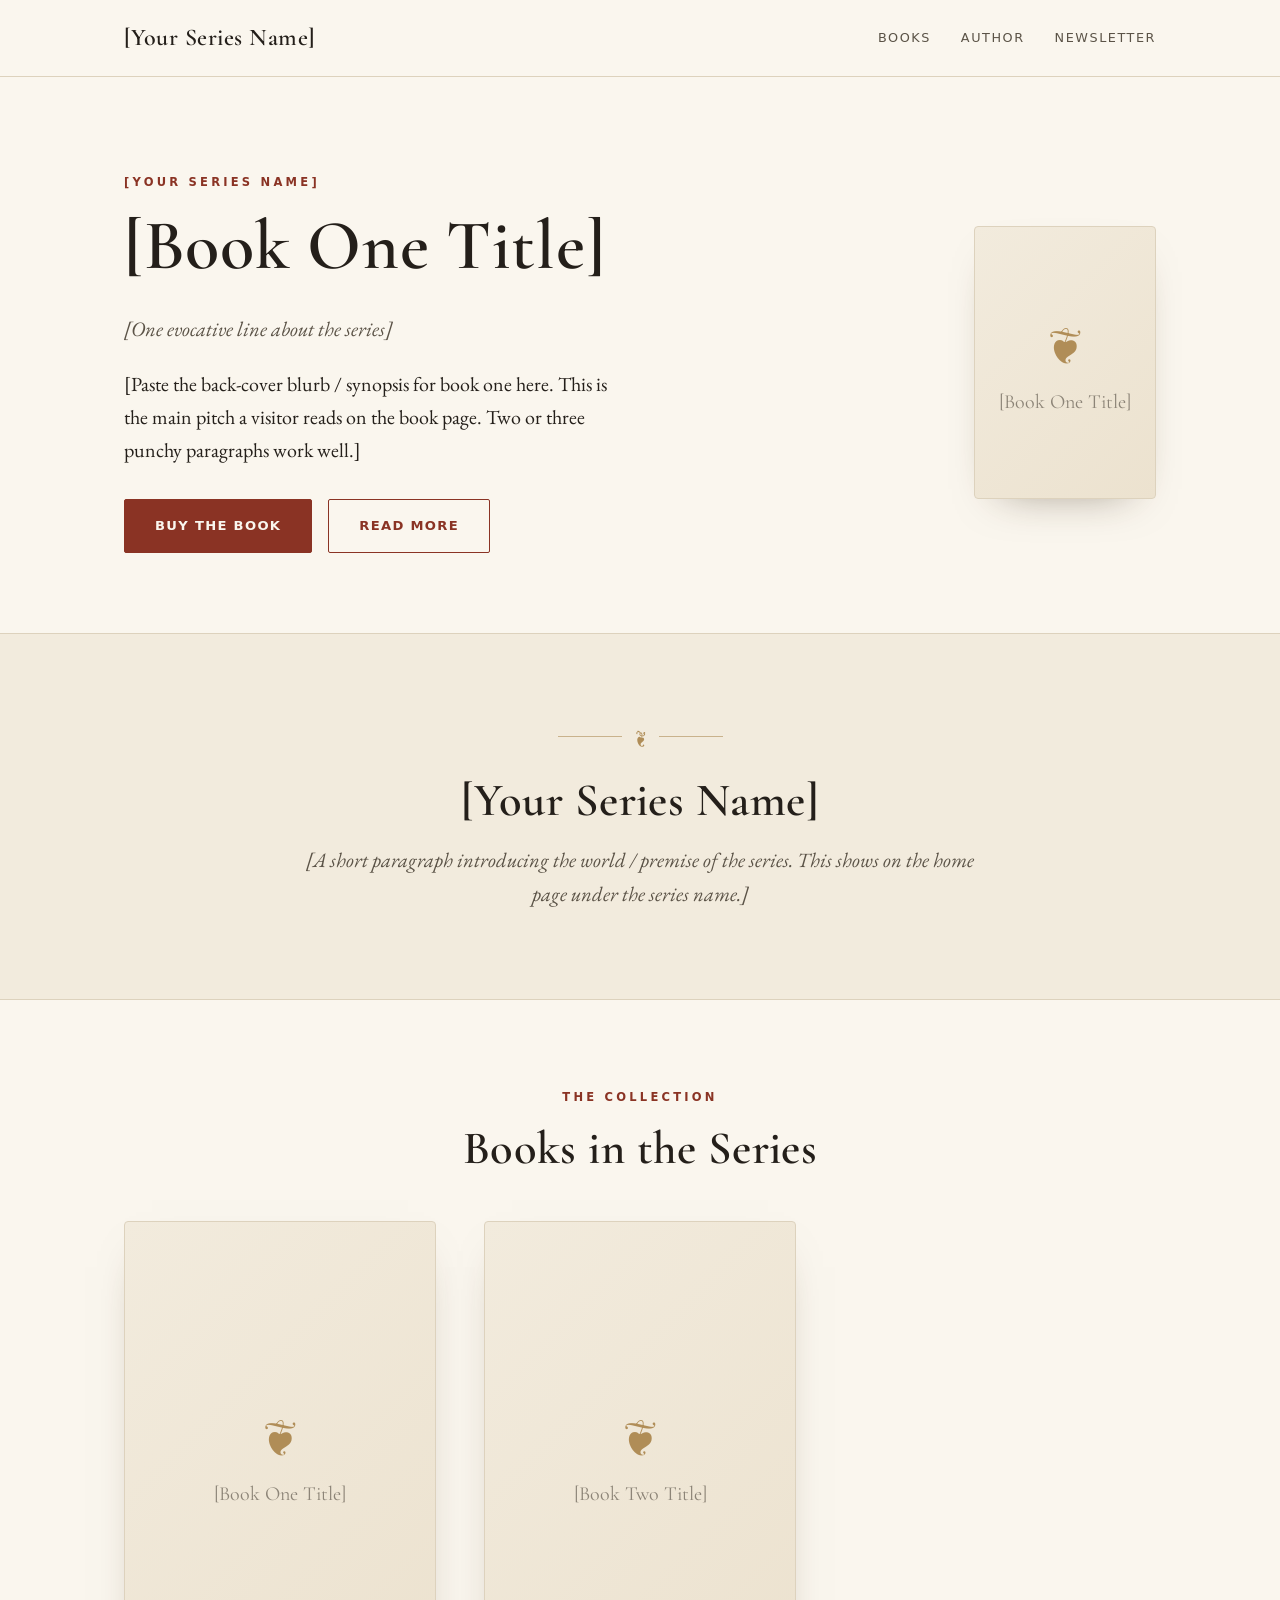
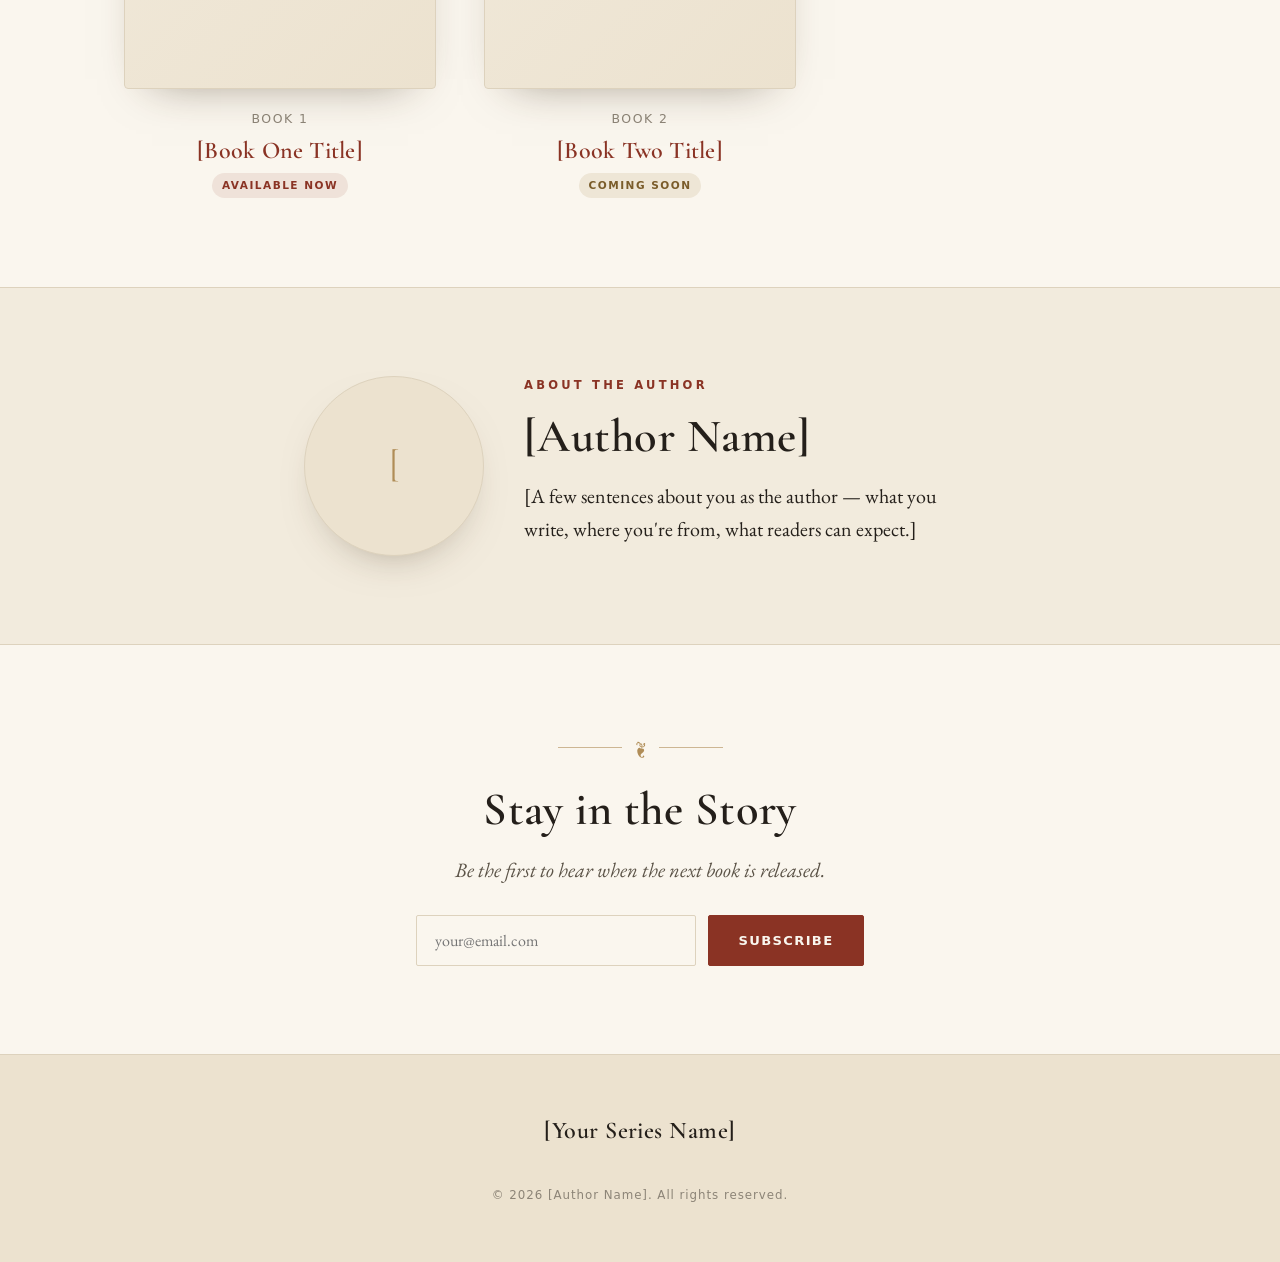
==== commit f6f31cad: "Build elegant book-series website (landing + per-book pages) Replace the repo contents on this branc" ====
--- a/index.html
+++ b/index.html
@@ -3,568 +3,99 @@
 <head>
 <meta charset="utf-8" />
 <meta name="viewport" content="width=device-width, initial-scale=1" />
-<title>Signal — Weekly Social Trends · P&G Home Care</title>
+<title>Book Series</title>
+<meta name="description" content="The official home of the book series." />
 <link rel="preconnect" href="https://fonts.googleapis.com">
 <link rel="preconnect" href="https://fonts.gstatic.com" crossorigin>
-<link href="https://fonts.googleapis.com/css2?family=Space+Grotesk:wght@400;500;600;700&family=Inter:wght@400;500;600&display=swap" rel="stylesheet">
-<style>
-  :root{
-    --ink:#0d1522; --ink-2:#121c2e; --ink-3:#18253b;
-    --line:#243349; --paper:#eef3fb; --paper-dim:#9fb0c7; --paper-faint:#66788f;
-    --cyan:#4fd6d0; --cyan-deep:#1f8f8a;
-    --amber:#f6b445; --amber-deep:#8a5c12;
-    --pos:#57c98a; --neg:#f0736b; --neu:#8aa0bd; --mix:#c79cf0;
-    --accent:var(--cyan);            /* set per active brand */
-    --radius:14px;
-    --shadow:0 1px 0 rgba(255,255,255,.03), 0 18px 40px -24px rgba(0,0,0,.7);
-  }
-  *{box-sizing:border-box}
-  html,body{margin:0;height:100%}
-  body{
-    background:
-      radial-gradient(1200px 600px at 80% -10%, rgba(79,214,208,.08), transparent 60%),
-      radial-gradient(900px 500px at -5% 110%, rgba(246,180,69,.06), transparent 55%),
-      var(--ink);
-    color:var(--paper);
-    font-family:"Inter",system-ui,-apple-system,Segoe UI,Roboto,sans-serif;
-    -webkit-font-smoothing:antialiased; line-height:1.5;
-  }
-  .wrap{max-width:1160px;margin:0 auto;padding:22px 20px 80px}
-  a{color:var(--accent);text-decoration:none} a:hover{text-decoration:underline}
-  button{font-family:inherit;cursor:pointer}
-  h1,h2,h3{font-family:"Space Grotesk",sans-serif;margin:0}
-
-  header.top{display:flex;align-items:flex-end;justify-content:space-between;gap:20px;flex-wrap:wrap;margin-bottom:18px}
-  .brand{display:flex;align-items:center;gap:14px}
-  .mark{width:38px;height:38px;position:relative;flex:0 0 auto}
-  .mark span{position:absolute;inset:0;border:2px solid var(--accent);border-radius:50%;opacity:.25;transition:.3s}
-  .mark span:nth-child(2){inset:6px;opacity:.5}
-  .mark span:nth-child(3){inset:12px;opacity:1;background:var(--accent);border:none}
-  .brand h1{font-size:22px;letter-spacing:.5px;font-weight:700}
-  .brand .sub{font-size:11px;letter-spacing:.22em;text-transform:uppercase;color:var(--paper-faint);font-family:"Space Grotesk";margin-top:2px}
-  .stamp{display:flex;align-items:center;gap:10px;flex-wrap:wrap;justify-content:flex-end}
-  .pill{font-family:"Space Grotesk";font-size:12px;color:var(--paper-dim);border:1px solid var(--line);background:var(--ink-2);padding:7px 12px;border-radius:999px;display:inline-flex;align-items:center;gap:8px}
-  .pill .dot{width:7px;height:7px;border-radius:50%;background:var(--pos);box-shadow:0 0 8px var(--pos)}
-  .pill b{color:var(--paper);font-weight:600}
-  .btn{border:1px solid var(--line);background:var(--ink-3);color:var(--paper);padding:8px 13px;border-radius:10px;font-size:12.5px;font-weight:600;display:inline-flex;align-items:center;gap:8px;transition:.15s}
-  .btn:hover{border-color:var(--accent)} .btn:disabled{opacity:.5;cursor:progress}
-
-  /* brand tabs */
-  .tabs{display:flex;gap:8px;flex-wrap:wrap;margin:6px 0 16px}
-  .tab{background:var(--ink-2);border:1px solid var(--line);border-radius:12px;padding:11px 15px;text-align:left;transition:.15s;position:relative;min-width:120px}
-  .tab:hover{border-color:var(--paper-faint)}
-  .tab.on{border-color:var(--tab-accent);background:var(--ink-3)}
-  .tab.on::after{content:"";position:absolute;left:12px;right:12px;bottom:-1px;height:2px;background:var(--tab-accent);border-radius:2px}
-  .tab .nm{font-family:"Space Grotesk";font-weight:600;font-size:15px;display:flex;align-items:center;gap:8px}
-  .tab .swatch{width:9px;height:9px;border-radius:3px;background:var(--tab-accent)}
-  .tab .ct{font-size:11.5px;color:var(--paper-dim);margin-top:3px}
-  .tab .ct b{color:var(--amber)}
-
-  /* filters */
-  .filters{display:flex;align-items:center;gap:8px;flex-wrap:wrap;margin-bottom:16px}
-  .seg{display:inline-flex;border:1px solid var(--line);border-radius:10px;overflow:hidden}
-  .seg button{background:transparent;border:none;color:var(--paper-dim);padding:7px 12px;font-size:12px;font-weight:600;border-right:1px solid var(--line)}
-  .seg button:last-child{border-right:none}
-  .seg button.on{background:var(--ink-3);color:var(--paper)}
-  .chip{border:1px solid var(--line);background:transparent;color:var(--paper-dim);padding:6px 11px;border-radius:999px;font-size:12px;font-weight:500;display:inline-flex;align-items:center;gap:6px;transition:.12s}
-  .chip:hover{color:var(--paper);border-color:var(--paper-faint)}
-  .chip.on{background:var(--ink-3);color:var(--paper);border-color:var(--cyan-deep)}
-  .chip.alert.on{border-color:var(--amber);color:var(--amber)}
-  .chip .pd{width:8px;height:8px;border-radius:2px}
-  .sep{width:1px;height:22px;background:var(--line);margin:0 2px}
-  .spacer{flex:1}
-  .count{font-size:12px;color:var(--paper-faint);font-family:"Space Grotesk"}
-
-  /* cards */
-  .grid{display:grid;grid-template-columns:1fr 1fr;gap:14px}
-  @media(max-width:820px){.grid{grid-template-columns:1fr}}
-  .card{background:var(--ink-2);border:1px solid var(--line);border-radius:var(--radius);padding:16px;box-shadow:var(--shadow);position:relative;display:flex;flex-direction:column;gap:12px}
-  .card::before{content:"";position:absolute;left:0;top:14px;bottom:14px;width:3px;border-radius:2px;background:var(--rail,transparent)}
-  .card.respond{border-color:var(--amber-deep)}
-  .c-head{display:flex;justify-content:space-between;align-items:flex-start;gap:10px}
-  .tags{display:flex;gap:6px;align-items:center;flex-wrap:wrap}
-  .ttype{font-family:"Space Grotesk";font-size:9.5px;letter-spacing:.12em;text-transform:uppercase;padding:3px 7px;border-radius:6px;border:1px solid var(--line);color:var(--paper-dim)}
-  .c-brandlbl{font-family:"Space Grotesk";font-size:10px;letter-spacing:.14em;text-transform:uppercase;color:var(--paper-faint)}
-  .c-title{font-family:"Space Grotesk";font-weight:600;font-size:16px;line-height:1.3;margin-top:5px}
-  .flag{flex:0 0 auto;font-size:10px;font-weight:700;letter-spacing:.08em;text-transform:uppercase;color:var(--amber);border:1px solid var(--amber-deep);background:rgba(246,180,69,.08);padding:4px 8px;border-radius:7px;white-space:nowrap}
-  .c-summary{font-size:13.5px;color:var(--paper-dim)}
-  .meta{display:flex;align-items:center;gap:12px;flex-wrap:wrap;font-size:12px}
-  .plats{display:flex;gap:5px} .plat{font-size:10px;font-weight:600;padding:3px 7px;border-radius:6px}
-  .signal{display:flex;align-items:center;gap:7px;color:var(--paper);font-family:"Space Grotesk";font-weight:600}
-  .meter{display:flex;gap:2px;align-items:flex-end;height:14px} .meter i{width:3px;border-radius:1px;display:block}
-  .sent{font-size:11px;font-weight:600;padding:2px 8px;border-radius:999px;background:rgba(255,255,255,.04)}
-  .c-foot{display:flex;gap:8px;flex-wrap:wrap;border-top:1px solid var(--line);padding-top:12px}
-  .mini{border:1px solid var(--line);background:var(--ink-3);color:var(--paper);padding:7px 11px;border-radius:9px;font-size:12px;font-weight:600;display:inline-flex;gap:6px;align-items:center}
-  .mini:hover{border-color:var(--accent)}
-  .mini.key{border-color:var(--amber-deep);color:var(--amber)} .mini.key:hover{background:rgba(246,180,69,.06)}
-  .src{margin-left:auto;font-size:12px;align-self:center;color:var(--paper-faint)}
-  .empty{grid-column:1/-1;text-align:center;padding:56px 20px;color:var(--paper-faint)}
-  .empty h3{font-size:16px;color:var(--paper-dim);margin-bottom:6px}
-
-  /* executive summary (Google-Trends-style top movers) */
-  .exec{margin:2px 0 20px}
-  .exec-h{display:flex;align-items:baseline;gap:10px;flex-wrap:wrap;margin-bottom:10px}
-  .exec-h h2{font-size:15px;font-family:"Space Grotesk";font-weight:600}
-  .exec-h .hint{font-size:11px;color:var(--paper-faint)}
-  .exec-grid{display:grid;grid-template-columns:repeat(4,1fr);gap:12px}
-  @media(max-width:940px){.exec-grid{grid-template-columns:1fr 1fr}}
-  @media(max-width:560px){.exec-grid{grid-template-columns:1fr}}
-  .exec-col{background:var(--ink-2);border:1px solid var(--line);border-radius:12px;padding:11px 12px 5px}
-  .exec-col .colh{display:flex;align-items:center;justify-content:space-between;gap:8px;margin-bottom:6px}
-  .exec-col .colh .nm{font-family:"Space Grotesk";font-size:10px;letter-spacing:.13em;text-transform:uppercase;color:var(--paper-dim)}
-  .exec-col .colh .ct{font-size:10.5px;color:var(--paper-faint);font-family:"Space Grotesk"}
-  .erow{display:flex;align-items:center;gap:9px;padding:7px 3px;border-top:1px solid var(--line);cursor:pointer;transition:.12s}
-  .erow:first-of-type{border-top:none}
-  .erow:hover{background:var(--ink-3)}
-  .erow .rk{font-family:"Space Grotesk";font-size:12px;font-weight:600;color:var(--paper-faint);width:13px;text-align:center;flex:0 0 auto}
-  .erow.r1 .rk{color:var(--amber)}
-  .erow .bd{flex:1;min-width:0}
-  .erow .tt{font-size:12px;color:var(--paper);line-height:1.25;white-space:nowrap;overflow:hidden;text-overflow:ellipsis}
-  .erow .sub{font-size:10px;color:var(--paper-faint);margin-top:1px;white-space:nowrap;overflow:hidden;text-overflow:ellipsis}
-  .mini-spark{width:44px;height:20px;flex:0 0 auto;display:block}
-  .chip2{flex:0 0 auto;font-family:"Space Grotesk";font-size:10.5px;font-weight:600;padding:2px 6px;border-radius:6px;white-space:nowrap}
-  .chip2.up{color:var(--pos);background:rgba(87,201,138,.10)}
-  .chip2.dn{color:var(--neg);background:rgba(240,115,107,.10)}
-  .chip2.brk{color:var(--amber);background:rgba(246,180,69,.13)}
-  .chip2.flat{color:var(--paper-dim);background:rgba(255,255,255,.05)}
-  .notice-bar{margin:2px 0 16px;padding:9px 13px;border:1px solid var(--amber-deep);background:rgba(246,180,69,.07);color:var(--amber);border-radius:10px;font-size:12px;line-height:1.5}
-  .notice-bar b{font-weight:600}
-  .exec-empty{font-size:11.5px;color:var(--paper-faint);padding:8px 3px}
-
-  /* 52-week trend line */
-  .trendrow{display:flex;align-items:center;gap:10px}
-  .trendrow .lab{font-family:"Space Grotesk";font-size:9.5px;letter-spacing:.11em;text-transform:uppercase;color:var(--paper-faint);line-height:1.25;flex:0 0 auto;width:52px}
-  .spark{flex:1;min-width:0;height:34px;display:block}
-  .delta{font-family:"Space Grotesk";font-weight:600;font-size:12px;white-space:nowrap;flex:0 0 auto}
-  .delta.up{color:var(--pos)} .delta.dn{color:var(--neg)} .delta.flat{color:var(--paper-faint)}
-
-  /* example content links */
-  .section-lab{font-family:"Space Grotesk";font-size:9.5px;letter-spacing:.12em;text-transform:uppercase;color:var(--paper-faint);margin-bottom:-4px}
-  .examples{display:flex;flex-direction:column;gap:6px}
-  .exrow{display:flex;align-items:flex-start;gap:9px;border:1px solid var(--line);background:var(--ink-3);border-radius:9px;padding:8px 10px;transition:.12s;color:var(--paper)}
-  .exrow:hover{border-color:var(--accent);text-decoration:none}
-  .exrow .plat{flex:0 0 auto;margin-top:1px}
-  .exrow .appeal{font-size:12px;color:var(--paper-dim);line-height:1.4}
-  .exrow .go{margin-left:auto;flex:0 0 auto;color:var(--paper-faint);font-size:12px;align-self:center}
-  .exrow:hover .go{color:var(--accent)}
-
-  /* recommended response */
-  .response{background:rgba(79,214,208,.05);border:1px solid var(--cyan-deep);border-radius:10px;padding:10px 12px}
-  .response.alert{background:rgba(246,180,69,.06);border-color:var(--amber-deep)}
-  .response .lab{font-family:"Space Grotesk";font-size:9.5px;letter-spacing:.12em;text-transform:uppercase;color:var(--accent);margin-bottom:3px}
-  .response.alert .lab{color:var(--amber)}
-  .response p{margin:0;font-size:13px;color:var(--paper);line-height:1.45}
-
-  /* modal */
-  .scrim{position:fixed;inset:0;background:rgba(5,9,16,.72);backdrop-filter:blur(3px);display:none;align-items:flex-start;justify-content:center;padding:40px 16px;z-index:50;overflow:auto}
-  .scrim.on{display:flex}
-  .modal{background:var(--ink-2);border:1px solid var(--line);border-radius:16px;max-width:680px;width:100%;box-shadow:var(--shadow)}
-  .m-head{display:flex;justify-content:space-between;align-items:center;padding:16px 18px;border-bottom:1px solid var(--line)}
-  .m-head .eyb{font-family:"Space Grotesk";font-size:10px;letter-spacing:.16em;text-transform:uppercase;color:var(--accent)}
-  .m-head h3{font-size:17px;margin-top:2px}
-  .x{border:none;background:none;color:var(--paper-dim);font-size:22px;line-height:1;padding:4px 8px;border-radius:8px} .x:hover{background:var(--ink-3);color:var(--paper)}
-  .m-body{padding:18px}
-  .toggle{display:inline-flex;border:1px solid var(--line);border-radius:10px;overflow:hidden;margin-bottom:14px}
-  .toggle button{background:transparent;border:none;color:var(--paper-dim);padding:8px 14px;font-size:12.5px;font-weight:600} .toggle button.on{background:var(--ink-3);color:var(--paper)}
-  .brief-out{background:var(--ink);border:1px solid var(--line);border-radius:12px;padding:16px 18px;font-size:13.5px;white-space:pre-wrap;max-height:52vh;overflow:auto;color:var(--paper)}
-  .brief-out h4{font-family:"Space Grotesk";color:var(--accent);font-size:12.5px;letter-spacing:.05em;text-transform:uppercase;margin:14px 0 4px} .brief-out h4:first-child{margin-top:0}
-  .m-foot{display:flex;gap:10px;padding:14px 18px;border-top:1px solid var(--line)}
-  .load{display:flex;align-items:center;gap:12px;color:var(--paper-dim);font-size:13px;padding:26px 4px}
-  .spin{width:16px;height:16px;border:2px solid var(--line);border-top-color:var(--accent);border-radius:50%;animation:sp 1s linear infinite} @keyframes sp{to{transform:rotate(360deg)}}
-  .note{font-size:11.5px;color:var(--paper-faint);text-align:center;margin-top:26px;line-height:1.6}
-  .toast{position:fixed;bottom:22px;left:50%;transform:translateX(-50%) translateY(20px);background:var(--ink-3);border:1px solid var(--cyan-deep);color:var(--paper);padding:10px 16px;border-radius:10px;font-size:13px;opacity:0;transition:.25s;z-index:70;max-width:90vw;text-align:center}
-  .toast.on{opacity:1;transform:translateX(-50%) translateY(0)}
-</style>
+<link href="https://fonts.googleapis.com/css2?family=Cormorant+Garamond:ital,wght@0,500;0,600;1,500&family=EB+Garamond:ital,wght@0,400;0,500;1,400&display=swap" rel="stylesheet">
+<link rel="stylesheet" href="assets/styles.css" />
 </head>
 <body>
-<div class="wrap">
-  <header class="top">
-    <div class="brand">
-      <div class="mark"><span></span><span></span><span></span></div>
-      <div><h1>Signal</h1><div class="sub">Weekly Social Trends · P&amp;G Home Care</div></div>
+
+<header class="site-head">
+  <div class="wrap">
+    <a class="brand" href="index.html" data-series-name>Book Series</a>
+    <nav class="nav">
+      <a href="#books">Books</a>
+      <a href="#author">Author</a>
+      <a href="#newsletter" data-newsletter-nav>Newsletter</a>
+    </nav>
+  </div>
+</header>
+
+<main>
+  <!-- HERO: featured (first) book -->
+  <section class="hero">
+    <div class="wrap">
+      <div class="hero-grid">
+        <div>
+          <p class="eyebrow" data-series-name>Book Series</p>
+          <h1 data-featured-title>Loading…</h1>
+          <p class="lead" data-series-tagline></p>
+          <p data-featured-blurb></p>
+          <div class="hero-actions" data-featured-actions></div>
+        </div>
+        <div class="hero-cover" data-featured-cover></div>
+      </div>
     </div>
-    <div class="stamp">
-      <span class="pill"><span class="dot"></span> Updated <b id="stampWeek">—</b> · refreshes weekly</span>
-      <button class="btn" id="refreshBtn">↻ Refresh</button>
+  </section>
+
+  <!-- SERIES INTRO -->
+  <section class="panel" id="about-series">
+    <div class="wrap narrow center">
+      <div class="rule"><span>&#10086;</span></div>
+      <h2 data-series-name style="margin-top:1.5rem">The Series</h2>
+      <p class="lead" data-series-description></p>
     </div>
-  </header>
+  </section>
 
-  <div class="notice-bar"><b>AI-generated leads from public web — not verified market data.</b> Brand &amp; product names, claims and links are surfaced by an AI research pass and can be wrong or out of date; “Buzz” trajectories are <b>modeled directional estimates, not measured metrics</b>. Treat every card as a lead to confirm — click through and verify before acting.</div>
+  <!-- ALL BOOKS -->
+  <section id="books">
+    <div class="wrap">
+      <div class="center">
+        <p class="eyebrow">The Collection</p>
+        <h2>Books in the Series</h2>
+      </div>
+      <div class="book-list" data-book-list></div>
+    </div>
+  </section>
 
-  <div class="tabs" id="tabs"></div>
+  <!-- AUTHOR -->
+  <section class="panel" id="author">
+    <div class="wrap narrow">
+      <div class="author-grid">
+        <div data-author-photo></div>
+        <div>
+          <p class="eyebrow">About the Author</p>
+          <h2 data-author-name>The Author</h2>
+          <p data-author-bio></p>
+        </div>
+      </div>
+    </div>
+  </section>
 
-  <div class="exec" id="exec"></div>
+  <!-- NEWSLETTER -->
+  <section id="newsletter" class="newsletter" data-newsletter hidden>
+    <div class="wrap narrow">
+      <div class="rule"><span>&#10086;</span></div>
+      <h2 style="margin-top:1.4rem">Stay in the Story</h2>
+      <p class="lead" data-newsletter-blurb></p>
+      <form data-newsletter-form>
+        <input type="email" name="email" placeholder="your@email.com" aria-label="Email address" required />
+        <button class="btn solid" type="submit">Subscribe</button>
+      </form>
+    </div>
+  </section>
+</main>
 
-  <div class="filters" id="filters">
-    <div class="seg" id="typeSeg"></div>
-    <div class="sep"></div>
-    <button class="chip alert" data-respond="1">▲ Respond now</button>
-    <div class="sep"></div>
-    <!-- platform chips injected -->
-    <div class="spacer"></div>
-    <span class="count" id="count"></span>
+<footer class="site-foot">
+  <div class="wrap">
+    <div class="brand" data-series-name>Book Series</div>
+    <div class="socials" data-socials></div>
+    <div class="copyright">&copy; <span data-year></span> <span data-author-name>The Author</span>. All rights reserved.</div>
   </div>
+</footer>
 
-  <div class="grid" id="grid"></div>
-  <p class="note" id="note"></p>
-</div>
-
-<div class="scrim" id="scrim">
-  <div class="modal">
-    <div class="m-head">
-      <div><div class="eyb" id="mEyebrow">Brief</div><h3 id="mTitle">—</h3></div>
-      <button class="x" id="mClose">&times;</button>
-    </div>
-    <div class="m-body">
-      <div class="toggle" id="briefToggle">
-        <button data-kind="influencer" class="on">Influencer brief</button>
-        <button data-kind="post">Branded post</button>
-      </div>
-      <div id="mContent"></div>
-    </div>
-    <div class="m-foot" id="mFoot" style="display:none">
-      <button class="btn" id="mCopy">Copy</button>
-      <button class="btn" id="mRegen">Regenerate</button>
-    </div>
-  </div>
-</div>
-<div class="toast" id="toast"></div>
-
-<script>
-/* ============================================================
-   Signal · brand-owner view. Loads data/trends.json (written
-   weekly by the GitHub Action); falls back to embedded seed.
-   ============================================================ */
-
-const BRANDS = [
-  {id:"all",     name:"All brands", accent:"#4fd6d0"},
-  {id:"cascade", name:"Cascade",    accent:"#2fa4e0"},
-  {id:"dawn",    name:"Dawn",       accent:"#3d7fe0"},
-  {id:"febreze", name:"Febreze",    accent:"#17b0a3"},
-  {id:"swiffer", name:"Swiffer",    accent:"#3fb85f"},
-  {id:"mrclean", name:"Mr. Clean",  accent:"#35c6d6"},
-];
-const TYPES = [
-  {id:"all",       label:"All signals"},
-  {id:"owned",     label:"Owned"},
-  {id:"category",  label:"Category"},
-  {id:"competitor",label:"Competitor"},
-  {id:"landscape", label:"Culture"},
-];
-const PLATFORMS = {
-  tiktok:{label:"TikTok",bg:"#25252b",fg:"#ff5b8a"}, instagram:{label:"Instagram",bg:"#2a2033",fg:"#e08bd0"},
-  facebook:{label:"Facebook",bg:"#1c2740",fg:"#6ea8ff"}, reddit:{label:"Reddit",bg:"#2e2016",fg:"#ff8b4d"},
-  youtube:{label:"YouTube",bg:"#2e1a1c",fg:"#ff7a7a"}, x:{label:"X",bg:"#20262e",fg:"#c8d4e2"},
-};
-const SENT={pos:{label:"Positive",c:"var(--pos)"},neg:{label:"Negative",c:"var(--neg)"},neu:{label:"Neutral",c:"var(--neu)"},mix:{label:"Mixed",c:"var(--mix)"}};
-const TYPELABEL={owned:"Owned",category:"Category",competitor:"Competitor",landscape:"Culture"};
-
-/* ---------- seed (illustrative until the first weekly refresh) ---------- */
-const SEED = [
- {brands:["all"],type:"landscape",lbl:"World Cup 2026",title:"World Cup final week grips global feeds",summary:"FIFA World Cup 2026 (US/Canada/Mexico) hits its final stretch — watch-party, host-the-game and matchday-snack content is flooding TikTok and Instagram.",platforms:["tiktok","instagram","x"],signal:96,sent:"pos",respond:true,angle:"The biggest hosting moment of the year: watch parties mean spills, greasy snacks and guest bathrooms.",response:"Run a ‘post-match cleanup in 60 seconds’ series — Dawn Powerwash for wing/nacho grease, Febreze for the couch, Mr. Clean for spilled-drink floors — seeded with sports & food creators during final week.",src:"https://www.tiktok.com/tag/worldcup"},
- {brands:["all"],type:"landscape",lbl:"CleanTok",title:"‘Underconsumption core’ backlash grows",summary:"Creators reframing cleaning-product haul/restock content as wasteful; ‘use what you have’ framing racking up millions of views.",platforms:["tiktok","instagram"],signal:88,sent:"mix",respond:true,angle:"Portfolio reputational watch-item. Ride the sentiment with value / ‘one bottle does more’ efficacy messaging rather than fighting it.",src:"https://www.tiktok.com/search?q=underconsumption"},
- {brands:["all"],type:"landscape",lbl:"ASMR",title:"Restock & refill ASMR still a top format",summary:"‘Restock my cleaning cabinet’ decant/ASMR remains a dominant home-content format across TikTok and YouTube.",platforms:["tiktok","youtube","instagram"],signal:74,sent:"pos",respond:false,angle:"Seed refill-friendly / decant-ready packaging moments with cleaning creators.",src:"https://www.tiktok.com/search?q=cleaning+restock"},
- {brands:["cascade","dawn"],type:"category",lbl:"Laundry",title:"‘Laundry stripping’ resurgence",summary:"Viral before/after soak videos showing ‘hidden dirt’; fuels skepticism about everyday detergent efficacy.",platforms:["tiktok","reddit","youtube"],signal:79,sent:"mix",respond:true,angle:"Efficacy-defense moment: deep-clean proof demos (Dawn degrease, Cascade food-film removal).",src:"https://www.reddit.com/search/?q=laundry%20stripping"},
- {brands:["cascade"],type:"category",lbl:"Hard water",title:"Hard-water spot complaints trending",summary:"‘Cloudy glasses’ / dishwasher spotting frustration spiking; users blaming detergents and switching brands.",platforms:["reddit","tiktok"],signal:66,sent:"neg",respond:true,angle:"Direct Cascade win: rinse-aid + Platinum spot-protection proof; intercept switchers with a demo.",src:"https://www.reddit.com/r/CleaningTips/"},
- {brands:["dawn"],type:"owned",lbl:"Dawn",title:"Ingredient-safety attack recirculating",summary:"‘Toxic ingredients’ posts targeting dish soaps incl. Dawn; amplified by clean-living creators, offset by wildlife-rescue goodwill.",platforms:["tiktok","instagram","facebook"],signal:82,sent:"neg",respond:true,angle:"Lean on wildlife-rescue equity + transparent ingredient explainer with a trusted science creator. Do NOT amplify the claim directly.",src:"https://www.tiktok.com/search?q=dawn+dish+soap+ingredients"},
- {brands:["dawn"],type:"owned",lbl:"Dawn",title:"Powerwash ‘one-spray’ hacks evergreen",summary:"Powerwash over-indexes in cleaning-hack content (stovetops, sneakers, patios); strong organic advocacy.",platforms:["tiktok","instagram"],signal:77,sent:"pos",respond:false,angle:"Amplify UGC: creator ‘surprising uses’ series; low cost, high affinity.",src:"https://www.tiktok.com/search?q=dawn+powerwash+hack"},
- {brands:["mrclean"],type:"owned",lbl:"Mr. Clean",title:"Magic Eraser ‘what NOT to use it on’ discourse",summary:"Cautionary content about surfaces it damages (screens, car paint) getting big reach; mix of helpful + alarmist.",platforms:["tiktok","reddit"],signal:63,sent:"mix",respond:true,angle:"Get ahead with an official ‘best uses / avoid’ guide via a trusted cleaning creator; turns caution into usage confidence.",src:"https://www.reddit.com/r/CleaningTips/"},
- {brands:["febreze"],type:"owned",lbl:"Febreze",title:"‘Just masks smells’ skepticism persists",summary:"Recurring critique that air fresheners cover rather than eliminate odor; rivals leaning into ‘natural’ positioning.",platforms:["reddit","tiktok"],signal:58,sent:"neg",respond:false,angle:"Odor-elimination proof (pet/cooking) demos; ‘eliminates vs masks’ mechanism explainer.",src:"https://www.reddit.com/search/?q=febreze"},
- {brands:["swiffer"],type:"owned",lbl:"Swiffer",title:"Refill-cost complaints vs reusable mops",summary:"‘Swiffer is a scam / buy reusable’ value critique steady; reusable-pad dupes promoted heavily.",platforms:["tiktok","reddit"],signal:61,sent:"neg",respond:true,angle:"Value + convenience reframe; WetJet deep-clean demos; consider washable-pad narrative.",src:"https://www.tiktok.com/search?q=swiffer+worth+it"},
- {brands:["mrclean"],type:"competitor",lbl:"The Pink Stuff",title:"The Pink Stuff momentum still elevated",summary:"Cult paste sustains heavy creator adoption for ‘impossible’ stain jobs; strong earned reach, near-zero paid.",platforms:["tiktok","instagram","youtube"],signal:85,sent:"pos",respond:true,angle:"Direct Magic Eraser overlap. Counter with a heavy-duty head-to-head scrub demo + creator seeding.",src:"https://www.tiktok.com/search?q=the+pink+stuff"},
- {brands:["febreze","mrclean"],type:"competitor",lbl:"Hypochlorous acid",title:"Hypochlorous-acid (HOCl) cleaners surging",summary:"‘Force of Nature’-style HOCl sprays framed as safe, non-toxic, kid/pet-friendly; fast-growing clean-living challenger.",platforms:["tiktok","instagram"],signal:80,sent:"pos",respond:true,angle:"Emerging threat to multi-surface & air-care. Track claims; prep a ‘proven clean, no compromise’ counter-narrative.",src:"https://www.tiktok.com/search?q=hypochlorous+acid+cleaner"},
- {brands:["mrclean"],type:"competitor",lbl:"Purple cleaner",title:"‘Purple cleaner’ dupes targeting Mr. Clean",summary:"Generic purple multi-surface cleaners positioned as cheaper Mr. Clean alternatives; heavy dupe-culture framing.",platforms:["tiktok"],signal:69,sent:"mix",respond:false,angle:"Defend with brand-trust + efficacy proof; monitor pricing/perception gap.",src:"https://www.tiktok.com/search?q=purple+cleaner"},
- {brands:["cascade","dawn"],type:"competitor",lbl:"Blueland",title:"Refill-tablet sustainability push",summary:"Tablet & concentrate brands leaning on plastic-reduction; resonates with ‘underconsumption’ sentiment.",platforms:["instagram","tiktok"],signal:64,sent:"pos",respond:false,angle:"Watch sustainability perception gap vs P&G refill efforts; message accordingly.",src:"https://www.instagram.com/explore/tags/blueland/"},
-];
-
-let state={activeBrand:"all",activeType:"all",activePlatforms:new Set(),respondOnly:false,trends:SEED,week:weekLabel(),briefs:{},source:"seed"};
-function weekLabel(d){return (d||new Date()).toLocaleDateString("en-US",{month:"short",day:"numeric",year:"numeric"});}
-function accent(){return (BRANDS.find(b=>b.id===state.activeBrand)||BRANDS[0]).accent;}
-
-/* ---------- data load ---------- */
-async function loadData(){
-  // 1) published data written by the weekly Action
-  try{
-    const res=await fetch("data/trends.json",{cache:"no-store"});
-    if(res.ok){
-      const j=await res.json();
-      if(j&&Array.isArray(j.trends)&&j.trends.length){
-        state.trends=j.trends; state.week=j.week||state.week; state.source="published"; return;
-      }
-    }
-  }catch(e){/* not published / running locally */}
-  // 2) artifact storage (in-preview live refreshes persist here)
-  try{
-    const r=await window.storage.get("signal:hc:v2");
-    if(r&&r.value){const s=JSON.parse(r.value); if(s.trends&&s.trends.length){state.trends=s.trends;state.week=s.week||state.week;state.briefs=s.briefs||{};state.source="storage";return;}}
-  }catch(e){}
-  // 3) embedded seed
-  state.source="seed";
-}
-async function persist(){ try{ await window.storage.set("signal:hc:v2",JSON.stringify({trends:state.trends,week:state.week,briefs:state.briefs})); }catch(e){} }
-
-/* ---------- filtering ---------- */
-function inBrand(t){ return state.activeBrand==="all" || (t.brands||[]).includes(state.activeBrand) || (t.brands||[]).includes("all"); }
-function visible(){
-  let t=state.trends.filter(inBrand);
-  if(state.activeType!=="all") t=t.filter(x=>x.type===state.activeType);
-  if(state.respondOnly) t=t.filter(x=>x.respond);
-  if(state.activePlatforms.size) t=t.filter(x=>(x.platforms||[]).some(p=>state.activePlatforms.has(p)));
-  return t.sort((a,b)=>(b.respond-a.respond)||(b.signal-a.signal));
-}
-function meterBars(sig){let lvl=Math.max(1,Math.round(sig/12.5)),h="";for(let i=1;i<=8;i++){const on=i<=lvl,ht=4+i*1.2,col=sig>=78?"var(--amber)":"var(--accent)";h+=`<i style="height:${ht}px;background:${on?col:'var(--line)'}"></i>`;}return h;}
-
-/* ---------- 52-week mentions trend line ---------- */
-function hashStr(s){let h=2166136261;for(let i=0;i<s.length;i++){h^=s.charCodeAt(i);h=Math.imul(h,16777619);}return h>>>0;}
-function rng(seed){let s=(seed>>>0)||1;return ()=>{s=(Math.imul(s,1664525)+1013904223)>>>0;return s/4294967296;};}
-// Real weekly mention index if the refresh provided it; else a directional
-// curve derived deterministically from the trend's momentum score.
-function seriesFor(t){
-  if(Array.isArray(t.mentions52w)&&t.mentions52w.length) return t.mentions52w;
-  const r=rng(hashStr((t.title||"")+(t.lbl||"")));
-  const peak=Math.max(20,Math.min(100,t.signal||60));
-  const base=Math.max(8,peak*(0.55+r()*0.18));           // start 55-73% of peak
-  const exp=1.1+r()*0.5;                                  // gentle-to-moderate ramp
-  const out=[];
-  for(let i=0;i<52;i++){
-    const ramp=base+(peak-base)*Math.pow(i/51,exp);      // build toward recent weeks
-    const wobble=(r()-0.5)*peak*0.12;
-    out.push(Math.max(2,Math.round(ramp+wobble)));
-  }
-  return out;
-}
-function seriesDelta(a){const n=a.length;if(n<8)return 0;const early=a.slice(0,4).reduce((x,y)=>x+y,0)/4;const late=a.slice(-4).reduce((x,y)=>x+y,0)/4;return early?Math.round((late-early)/early*100):0;}
-function sparkline(a,color,w=170,h=34,cls="spark"){
-  const p=3,max=Math.max(...a),min=Math.min(...a),span=(max-min)||1;
-  const pts=a.map((v,i)=>[p+(i/(a.length-1))*(w-2*p), h-p-((v-min)/span)*(h-2*p)]);
-  const line=pts.map((q,i)=>(i?"L":"M")+q[0].toFixed(1)+" "+q[1].toFixed(1)).join(" ");
-  const area=`M${pts[0][0].toFixed(1)} ${h-p} `+pts.map(q=>"L"+q[0].toFixed(1)+" "+q[1].toFixed(1)).join(" ")+` L${pts[pts.length-1][0].toFixed(1)} ${h-p} Z`;
-  const last=pts[pts.length-1];
-  return `<svg class="${cls}" viewBox="0 0 ${w} ${h}" preserveAspectRatio="none" role="img" aria-label="52-week mentions trend">
-    <path d="${area}" fill="${color}" opacity="0.13"/>
-    <path d="${line}" fill="none" stroke="${color}" stroke-width="1.6" stroke-linejoin="round" stroke-linecap="round"/>
-    <circle cx="${last[0].toFixed(1)}" cy="${last[1].toFixed(1)}" r="2.4" fill="${color}"/></svg>`;
-}
-/* ---------- example TikTok / Instagram content ---------- */
-// Honest, always-valid platform SEARCH links for a trend's key term. We deliberately
-// do NOT surface model-written "specific post" URLs — an LLM cannot reliably produce
-// real post links, so those were unverifiable/hallucinated. A search link makes no
-// claim about a specific post; it just runs the query against live platform results.
-function searchLinks(t){
-  const term=(t.lbl && t.lbl.replace(/[^a-z0-9]/gi,"").length>2) ? t.lbl : (t.title||"cleaning");
-  const q=encodeURIComponent(term);
-  return [
-    {platform:"tiktok",    label:"Search TikTok",     url:`https://www.tiktok.com/search?q=${q}`},
-    {platform:"instagram", label:"Find on Instagram", url:`https://www.google.com/search?q=${encodeURIComponent(term+" site:instagram.com")}`},
-    {platform:"reddit",    label:"Search Reddit",     url:`https://www.reddit.com/search/?q=${q}`},
-  ];
-}
-// 12-month trajectory as a WORD (Surging/Rising/Steady/Cooling), not a fake-precise %.
-// Prefer the model's own read (t.trend) when present; else derive from the modeled curve.
-function trajLabel(t){
-  const map={surging:"Surging",rising:"Rising",steady:"Steady",cooling:"Cooling",declining:"Cooling"};
-  let w=map[String(t.trend||"").toLowerCase()];
-  if(!w){const d=seriesDelta(seriesFor(t)); w=d>=55?"Surging":d>=15?"Rising":d>-15?"Steady":"Cooling";}
-  const up=(w==="Surging"||w==="Rising"), dn=(w==="Cooling");
-  return {word:w, cls:up?"up":dn?"dn":"flat", arr:w==="Surging"?"▲":up?"▲":dn?"▼":"→"};
-}
-
-/* ---------- render ---------- */
-function renderTabs(){
-  const counts={}; BRANDS.forEach(b=>counts[b.id]={n:0,r:0});
-  state.trends.forEach(t=>{
-    BRANDS.forEach(b=>{
-      const hit = b.id==="all" || (t.brands||[]).includes(b.id) || (t.brands||[]).includes("all");
-      if(hit){counts[b.id].n++; if(t.respond)counts[b.id].r++;}
-    });
-  });
-  document.getElementById("tabs").innerHTML=BRANDS.map(b=>{
-    const c=counts[b.id]; const r=c.r?`&nbsp;·&nbsp;<b>${c.r} to action</b>`:"";
-    const sw=b.id==="all"?"":`<span class="swatch"></span>`;
-    return `<button class="tab ${b.id===state.activeBrand?'on':''}" data-brand="${b.id}" style="--tab-accent:${b.accent}">
-      <div class="nm">${sw}${b.name}</div><div class="ct">${c.n} trend${c.n===1?'':'s'}${r}</div></button>`;
-  }).join("");
-  document.querySelectorAll(".tab").forEach(el=>el.onclick=()=>{state.activeBrand=el.dataset.brand;document.documentElement.style.setProperty("--accent",accent());renderAll();});
-}
-function renderTypeSeg(){
-  document.getElementById("typeSeg").innerHTML=TYPES.map(t=>`<button data-type="${t.id}" class="${t.id===state.activeType?'on':''}">${t.label}</button>`).join("");
-  document.querySelectorAll("#typeSeg button").forEach(b=>b.onclick=()=>{state.activeType=b.dataset.type;renderAll();});
-}
-function renderFilters(){
-  const box=document.getElementById("filters"); box.querySelectorAll(".chip.platform").forEach(n=>n.remove());
-  const spacer=box.querySelector(".spacer");
-  Object.entries(PLATFORMS).forEach(([id,p])=>{
-    const b=document.createElement("button"); b.className="chip platform"+(state.activePlatforms.has(id)?" on":"");
-    b.innerHTML=`<span class="pd" style="background:${p.fg}"></span>${p.label}`;
-    b.onclick=()=>{state.activePlatforms.has(id)?state.activePlatforms.delete(id):state.activePlatforms.add(id);renderAll();};
-    box.insertBefore(b,spacer);
-  });
-  const rc=box.querySelector("[data-respond]"); rc.classList.toggle("on",state.respondOnly);
-  rc.onclick=()=>{state.respondOnly=!state.respondOnly;renderAll();};
-}
-let VIEW=[];
-function card(t,i){
-  const plats=(t.platforms||[]).map(p=>{const c=PLATFORMS[p]||{label:p,bg:"#222",fg:"#ccc"};return `<span class="plat" style="background:${c.bg};color:${c.fg}">${c.label}</span>`}).join("");
-  const s=SENT[t.sent]||SENT.neu; const rail=t.respond?"var(--amber)":accent();
-  const col=t.respond?"var(--amber)":accent();
-  const series=seriesFor(t); const traj=trajLabel(t);
-  const links=searchLinks(t);
-  const linkHtml=links.map(e=>{const c=PLATFORMS[e.platform]||{label:e.platform,bg:"#222",fg:"#ccc"};
-    return `<a class="exrow" href="${e.url}" target="_blank" rel="noopener">
-      <span class="plat" style="background:${c.bg};color:${c.fg}">${c.label}</span>
-      <span class="appeal">${e.label} — live results for “${(t.lbl||t.title||'').replace(/"/g,'')}”</span><span class="go">↗</span></a>`;}).join("");
-  const resp=t.response||t.angle||"";
-  return `<article class="card ${t.respond?'respond':''}" style="--rail:${rail}">
-    <div class="c-head"><div>
-      <div class="tags"><span class="ttype">${TYPELABEL[t.type]||t.type||''}</span><span class="c-brandlbl">${t.lbl||''}</span></div>
-      <div class="c-title">${t.title}</div>
-    </div>${t.respond?'<span class="flag">Respond</span>':''}</div>
-    <p class="c-summary">${t.summary||''}</p>
-    <div class="meta">
-      <span class="signal"><span class="meter">${meterBars(t.signal||60)}</span>${t.signal||60}</span>
-      <span class="sent" style="color:${s.c}">${s.label}</span>
-      <span class="plats">${plats}</span>
-    </div>
-    <div class="trendrow" title="Modeled trajectory — a directional estimate, not a measured metric">
-      <span class="lab">Buzz<br>est.</span>
-      ${sparkline(series,col)}
-      <span class="delta ${traj.cls}">${traj.arr} ${traj.word}</span>
-    </div>
-    <div class="section-lab">Find live examples on the platforms</div><div class="examples">${linkHtml}</div>
-    ${resp?`<div class="response ${t.respond?'alert':''}"><div class="lab">Recommended response</div><p>${resp}</p></div>`:''}
-    <div class="c-foot">
-      <button class="mini key" data-brief="${i}">✎ Generate brief</button>
-      ${t.angle?`<button class="mini" data-why="${i}">Why it matters</button>`:''}
-      ${t.src?`<a class="src" href="${t.src}" target="_blank" rel="noopener">Verbatims ↗</a>`:''}
-    </div></article>`;
-}
-function renderGrid(){
-  VIEW=visible(); const g=document.getElementById("grid");
-  if(!VIEW.length) g.innerHTML=`<div class="empty"><h3>Nothing matches these filters</h3><p>Clear a signal type, platform, or the Respond-now filter.</p></div>`;
-  else g.innerHTML=VIEW.map((t,i)=>card(t,i)).join("");
-  document.getElementById("count").textContent=`${VIEW.length} shown`;
-  g.querySelectorAll("[data-brief]").forEach(b=>b.onclick=()=>openBrief(VIEW[+b.dataset.brief]));
-  g.querySelectorAll("[data-why]").forEach(b=>b.onclick=()=>toast(VIEW[+b.dataset.why].angle,4600));
-}
-/* ---------- executive summary: top movers per category ---------- */
-const EXEC_TYPES=[{id:"owned",label:"Owned"},{id:"category",label:"Category"},{id:"competitor",label:"Competitor"},{id:"landscape",label:"Culture"}];
-function topByType(type){
-  return state.trends.filter(inBrand).filter(t=>t.type===type)
-    .sort((a,b)=>(b.respond-a.respond)||((b.signal||60)-(a.signal||60))).slice(0,5);
-}
-function execChip(t){
-  const j=trajLabel(t);
-  const cls=j.word==="Surging"?"brk":j.cls;
-  return `<span class="chip2 ${cls}">${j.word}</span>`;
-}
-function renderExec(){
-  const host=document.getElementById("exec");
-  const cols=EXEC_TYPES.map(({id,label})=>{
-    const rows=topByType(id);
-    const body=rows.length ? rows.map((t,i)=>{
-      const col=t.respond?"var(--amber)":accent();
-      return `<div class="erow ${i===0?'r1':''}" data-type="${id}">
-        <span class="rk">${i+1}</span>
-        <div class="bd"><div class="tt">${t.title||''}</div>
-          <div class="sub">${t.lbl||''} · signal ${t.signal||60}${t.respond?' · ▲ respond':''}</div></div>
-        ${sparkline(seriesFor(t),col,44,20,"mini-spark")}
-        ${execChip(t)}
-      </div>`;
-    }).join("") : `<div class="exec-empty">No ${label} trends for this brand.</div>`;
-    return `<div class="exec-col">
-      <div class="colh"><span class="nm">${label}</span><span class="ct">Top ${Math.min(5,rows.length)}</span></div>
-      ${body}</div>`;
-  }).join("");
-  const brandName=state.activeBrand!=="all"?` · ${(BRANDS.find(b=>b.id===state.activeBrand)||{}).name}`:" · portfolio";
-  host.innerHTML=`<div class="exec-h"><h2>Executive summary</h2>
-    <span class="hint">Top movers by category · ranked by momentum${brandName}. Tap a row for the detail below.</span></div>
-    <div class="exec-grid">${cols}</div>`;
-  host.querySelectorAll(".erow").forEach(el=>el.onclick=()=>{
-    state.activeType=el.dataset.type; state.respondOnly=false; renderAll();
-    document.getElementById("filters").scrollIntoView({behavior:"smooth",block:"start"});
-  });
-}
-function renderAll(){document.documentElement.style.setProperty("--accent",accent());renderTabs();renderExec();renderTypeSeg();renderFilters();renderGrid();document.getElementById("stampWeek").textContent=state.week;}
-
-let toastTimer; function toast(m,ms=2400){const el=document.getElementById("toast");el.textContent=m;el.classList.add("on");clearTimeout(toastTimer);toastTimer=setTimeout(()=>el.classList.remove("on"),ms);}
-
-/* ============================================================
-   Briefs: prefer pre-generated (from the weekly Action).
-   If absent, try a live call (works only inside Claude's
-   artifact preview); otherwise show a graceful fallback.
-   ============================================================ */
-let curTrend=null,curKind="influencer";
-function briefKeyOf(t){return (t.title||"")+"|"+curKind;}
-function openBrief(t){
-  curTrend=t;curKind="influencer";
-  document.getElementById("mEyebrow").textContent=(t.lbl||"")+" · "+(TYPELABEL[t.type]||"");
-  document.getElementById("mTitle").textContent=t.title;
-  document.querySelectorAll("#briefToggle button").forEach(b=>b.classList.toggle("on",b.dataset.kind==="influencer"));
-  document.getElementById("scrim").classList.add("on");
-  showOrGenerate();
-}
-function closeBrief(){document.getElementById("scrim").classList.remove("on");}
-function embedded(t){return t.briefs&&t.briefs[curKind];}
-function showOrGenerate(){
-  const t=curTrend;
-  if(embedded(t)){showBrief(embedded(t),true);return;}
-  const k=briefKeyOf(t); if(state.briefs[k]){showBrief(state.briefs[k],true);return;}
-  genBrief();
-}
-async function callClaude(messages){
-  // Works in the artifact preview (key injected). On a static host this
-  // request is blocked/unauthorized and we fall back gracefully.
-  const res=await fetch("https://api.anthropic.com/v1/messages",{method:"POST",headers:{"Content-Type":"application/json"},body:JSON.stringify({model:"claude-sonnet-4-6",max_tokens:1000,messages})});
-  const data=await res.json();
-  return (data.content||[]).filter(b=>b.type==="text").map(b=>b.text).join("\n").trim();
-}
-function briefPrompt(t){
-  const shared=`Trend: "${t.title}"\nTheme: ${t.lbl}\nWhat's happening: ${t.summary}\nPlatforms: ${(t.platforms||[]).join(", ")}\nSentiment: ${t.sent}. Momentum: ${t.signal}/99.\nResponse angle: ${t.angle||"n/a"}\nP&G Home Care brand(s): Cascade, Dawn, Febreze, Swiffer, or Mr. Clean as appropriate.`;
-  return curKind==="influencer"
-   ? `You are a brand strategist at P&G Home Care. Write a tight CREATOR/INFLUENCER BRIEF for this trend.\n${shared}\n\nSection headers, each prefixed '## ':\n## Objective\n## Which P&G brand\n## Target creators\n## Key message\n## Hook / opening\n## Do\n## Don't\n## Suggested content\n## Hashtags & CTA\n## KPI\nSpecific, scannable, no preamble.`
-   : `You are a social copywriter at P&G Home Care. Draft a BRANDED SOCIAL POST for this trend.\n${shared}\n\n'## ' headers:\n## Platform & format\n## Caption (ready to post)\n## Hook (first line / first 2s)\n## Visual direction\n## Hashtags\n## CTA\nIn-brand, punchy, no corporate stiffness. No preamble.`;
-}
-async function genBrief(){
-  const t=curTrend; const foot=document.getElementById("mFoot"); foot.style.display="none";
-  document.getElementById("mContent").innerHTML=`<div class="load"><div class="spin"></div> Drafting ${curKind==='influencer'?'influencer brief':'branded post'}…</div>`;
-  try{
-    const txt=await callClaude([{role:"user",content:briefPrompt(t)}]);
-    if(!txt) throw new Error("empty");
-    state.briefs[briefKeyOf(t)]=txt; persist(); showBrief(txt,false);
-  }catch(e){
-    document.getElementById("mContent").innerHTML=`<div class="brief-out">Live brief generation runs inside Claude's artifact preview only.\n\nOn the published site, briefs for <b>Respond-now</b> trends are written automatically each week by the refresh job. To draft this one on demand, open it in the Claude artifact, or add a small serverless endpoint (see README → “On-demand briefs”).</div>`;
-    document.getElementById("mFoot").style.display="none";
-  }
-}
-function showBrief(txt,pregen){
-  const html=txt.replace(/^##\s+(.*)$/gm,'<h4>$1</h4>').replace(/\*\*(.*?)\*\*/g,'<b>$1</b>');
-  document.getElementById("mContent").innerHTML=`<div class="brief-out">${html}</div>`;
-  const foot=document.getElementById("mFoot"); foot.style.display="flex";
-  document.getElementById("mRegen").style.display=pregen?"none":"inline-flex";
-}
-
-/* ---------- wiring ---------- */
-document.getElementById("mClose").onclick=closeBrief;
-document.getElementById("scrim").onclick=e=>{if(e.target.id==="scrim")closeBrief();};
-document.getElementById("mRegen").onclick=()=>{delete state.briefs[briefKeyOf(curTrend)];genBrief();};
-document.getElementById("mCopy").onclick=()=>{const txt=document.getElementById("mContent").innerText;navigator.clipboard?.writeText(txt).then(()=>toast("Brief copied"),()=>toast("Copy failed"));};
-document.querySelectorAll("#briefToggle button").forEach(b=>b.onclick=()=>{curKind=b.dataset.kind;document.querySelectorAll("#briefToggle button").forEach(x=>x.classList.toggle("on",x===b));showOrGenerate();});
-document.getElementById("refreshBtn").onclick=async()=>{
-  const btn=document.getElementById("refreshBtn"); btn.disabled=true; const o=btn.innerHTML; btn.innerHTML="↻ Refreshing…";
-  try{
-    // Live in-preview refresh (artifact only). On the published site, refresh
-    // is owned by the weekly GitHub Action — this will fall through to the toast.
-    const txt=await callClaude([{role:"user",content:"Reply with the single word: ok"}]);
-    if(txt) toast("Live refresh runs in the Claude artifact. On GitHub, the weekly Action refreshes automatically — trigger it early with ‘Run workflow’.",5200);
-    else throw new Error();
-  }catch(e){ toast("On GitHub this refreshes automatically each week via the Action. See README to run it early.",5200); }
-  btn.disabled=false; btn.innerHTML=o;
-};
-
-document.getElementById("note").innerHTML="How to read this: an AI research pass scans public sources (Google Trends, Reddit, TikTok, news &amp; creator coverage) once a week and drafts these cards. It can hallucinate — product names, launches, figures and claims may be inaccurate, so verify anything before acting on it. Signal, sentiment and the “Buzz” trajectory are modeled directional estimates for prioritization, not licensed or measured metrics. The “Find live examples” buttons run a live search on each platform — they are searches, not specific verified posts. No Sprinklr / Brandwatch data leaves P&amp;G systems.";
-
-/* ---------- init ---------- */
-(async function(){ await loadData(); document.documentElement.style.setProperty("--accent",accent()); renderAll(); })();
-</script>
+<script src="assets/site.js"></script>
 </body>
 </html>
--- a/assets/styles.css
+++ b/assets/styles.css
@@ -0,0 +1,197 @@
+/* ------------------------------------------------------------------
+   An elegant, literary design system for the book-series site.
+   Warm paper, deep ink, a single restrained accent, hairline rules.
+------------------------------------------------------------------ */
+
+:root {
+  --paper:      #faf6ee;   /* warm cream page */
+  --paper-soft: #f2ebdd;   /* raised panels */
+  --paper-deep: #ece2cf;   /* footer / wells */
+  --ink:        #241f1a;   /* near-black body */
+  --ink-soft:   #5b5347;   /* secondary text */
+  --ink-faint:  #8c8477;   /* captions, meta */
+  --accent:     #8a3324;   /* oxblood */
+  --accent-2:   #a8622d;   /* warm terracotta hover */
+  --gold:       #b08d57;   /* hairline / ornament gold */
+  --line:       #ddd2bd;   /* rule color */
+  --shadow:     0 18px 45px -28px rgba(60, 42, 20, .55);
+
+  --serif:  "Cormorant Garamond", Georgia, "Times New Roman", serif;
+  --body:   "EB Garamond", Georgia, "Times New Roman", serif;
+  --sans:   ui-sans-serif, system-ui, -apple-system, "Segoe UI", sans-serif;
+
+  --wrap: 1080px;
+}
+
+* { box-sizing: border-box; }
+
+html { scroll-behavior: smooth; }
+
+body {
+  margin: 0;
+  background: var(--paper);
+  color: var(--ink);
+  font-family: var(--body);
+  font-size: 20px;
+  line-height: 1.65;
+  -webkit-font-smoothing: antialiased;
+  text-rendering: optimizeLegibility;
+}
+
+img { max-width: 100%; display: block; }
+
+a { color: var(--accent); text-decoration: none; }
+a:hover { color: var(--accent-2); }
+
+/* ---- Layout helpers ---- */
+.wrap { width: 100%; max-width: var(--wrap); margin: 0 auto; padding: 0 24px; }
+.narrow { max-width: 720px; }
+section { padding: 88px 0; }
+.center { text-align: center; }
+
+/* ---- Type ---- */
+h1, h2, h3 { font-family: var(--serif); font-weight: 600; line-height: 1.08; margin: 0 0 .4em; letter-spacing: .01em; }
+h1 { font-size: clamp(2.6rem, 6vw, 4.4rem); }
+h2 { font-size: clamp(2rem, 4vw, 2.9rem); }
+h3 { font-size: 1.5rem; }
+p { margin: 0 0 1.1em; }
+p:last-child { margin-bottom: 0; }
+
+.eyebrow {
+  font-family: var(--sans);
+  font-size: .72rem;
+  font-weight: 600;
+  letter-spacing: .28em;
+  text-transform: uppercase;
+  color: var(--accent);
+  margin: 0 0 1rem;
+}
+.lead { font-size: 1.28rem; color: var(--ink-soft); font-style: italic; }
+.meta { font-family: var(--sans); font-size: .78rem; letter-spacing: .12em; text-transform: uppercase; color: var(--ink-faint); }
+
+/* Ornamental divider */
+.rule {
+  display: flex; align-items: center; justify-content: center; gap: 14px;
+  color: var(--gold); margin: 0 auto;
+}
+.rule::before, .rule::after { content: ""; height: 1px; width: 64px; background: var(--gold); opacity: .6; }
+.rule span { font-size: 1.1rem; }
+
+/* ---- Buttons ---- */
+.btn {
+  display: inline-block;
+  font-family: var(--sans);
+  font-size: .82rem;
+  font-weight: 600;
+  letter-spacing: .1em;
+  text-transform: uppercase;
+  padding: 15px 30px;
+  border: 1px solid var(--accent);
+  border-radius: 2px;
+  transition: background .2s, color .2s, transform .2s;
+}
+.btn.solid { background: var(--accent); color: var(--paper); }
+.btn.solid:hover { background: var(--accent-2); border-color: var(--accent-2); color: var(--paper); transform: translateY(-2px); }
+.btn.ghost { background: transparent; color: var(--accent); }
+.btn.ghost:hover { background: var(--accent); color: var(--paper); }
+
+/* ---- Header / nav ---- */
+.site-head {
+  position: sticky; top: 0; z-index: 40;
+  background: rgba(250, 246, 238, .88);
+  backdrop-filter: blur(8px);
+  border-bottom: 1px solid var(--line);
+}
+.site-head .wrap { display: flex; align-items: center; justify-content: space-between; padding-top: 18px; padding-bottom: 18px; }
+.brand { font-family: var(--serif); font-size: 1.5rem; font-weight: 600; color: var(--ink); letter-spacing: .02em; }
+.brand:hover { color: var(--accent); }
+.nav { display: flex; gap: 30px; font-family: var(--sans); font-size: .8rem; letter-spacing: .12em; text-transform: uppercase; }
+.nav a { color: var(--ink-soft); }
+.nav a:hover { color: var(--accent); }
+
+/* ---- Hero ---- */
+.hero { padding: 96px 0 80px; }
+.hero-grid { display: grid; grid-template-columns: 1fr 0.9fr; gap: 64px; align-items: center; }
+.hero .lead { margin-top: 1.2rem; }
+.hero-actions { display: flex; gap: 16px; margin-top: 2rem; flex-wrap: wrap; }
+
+/* Cover art */
+.cover {
+  position: relative;
+  border-radius: 4px;
+  box-shadow: var(--shadow);
+  background: linear-gradient(135deg, var(--paper-soft), var(--paper-deep));
+  aspect-ratio: 2 / 3;
+  overflow: hidden;
+}
+.cover img { width: 100%; height: 100%; object-fit: cover; }
+.cover.placeholder { display: flex; align-items: center; justify-content: center; border: 1px solid var(--line); }
+.cover.placeholder .ph {
+  font-family: var(--serif); text-align: center; padding: 24px; color: var(--ink-faint);
+}
+.cover.placeholder .ph .no { font-size: 3rem; color: var(--gold); }
+
+.hero-cover { max-width: 340px; margin-left: auto; }
+
+/* ---- Book grid (series list) ---- */
+.book-list { display: grid; grid-template-columns: repeat(auto-fill, minmax(240px, 1fr)); gap: 48px; margin-top: 48px; }
+.book-card { text-align: center; }
+.book-card .cover { margin-bottom: 20px; transition: transform .25s; }
+.book-card:hover .cover { transform: translateY(-4px); }
+.book-card h3 { margin-bottom: .1em; }
+.book-card .meta { display: block; margin-bottom: 8px; }
+.badge {
+  display: inline-block; font-family: var(--sans); font-size: .66rem; font-weight: 600;
+  letter-spacing: .14em; text-transform: uppercase; padding: 4px 10px; border-radius: 999px;
+}
+.badge.available { background: rgba(138,51,36,.1); color: var(--accent); }
+.badge.coming-soon { background: rgba(176,141,87,.16); color: #7a5c2a; }
+
+/* ---- Panels ---- */
+.panel { background: var(--paper-soft); border-top: 1px solid var(--line); border-bottom: 1px solid var(--line); }
+
+/* ---- Author ---- */
+.author-grid { display: grid; grid-template-columns: 180px 1fr; gap: 40px; align-items: start; }
+.author-photo { border-radius: 50%; aspect-ratio: 1; object-fit: cover; box-shadow: var(--shadow); }
+.author-photo.placeholder { display: flex; align-items: center; justify-content: center; background: var(--paper-deep); border: 1px solid var(--line); font-family: var(--serif); font-size: 2.4rem; color: var(--gold); }
+
+/* ---- Newsletter ---- */
+.newsletter { text-align: center; }
+.newsletter form { display: flex; gap: 12px; justify-content: center; margin-top: 28px; flex-wrap: wrap; }
+.newsletter input[type=email] {
+  font-family: var(--body); font-size: 1rem; padding: 14px 18px; min-width: 280px;
+  border: 1px solid var(--line); border-radius: 2px; background: var(--paper); color: var(--ink);
+}
+.newsletter input[type=email]:focus { outline: none; border-color: var(--accent); }
+
+/* ---- Book page ---- */
+.book-hero-grid { display: grid; grid-template-columns: 0.8fr 1fr; gap: 64px; align-items: start; }
+.book-hero-grid .hero-cover { position: sticky; top: 100px; max-width: 360px; margin: 0; }
+.formats { display: flex; gap: 10px; flex-wrap: wrap; margin: 20px 0 28px; }
+.format-chip { font-family: var(--sans); font-size: .74rem; letter-spacing: .1em; text-transform: uppercase; color: var(--ink-soft); border: 1px solid var(--line); border-radius: 999px; padding: 6px 14px; }
+.pullquote { font-family: var(--serif); font-size: 1.7rem; font-style: italic; line-height: 1.3; color: var(--ink); text-align: center; max-width: 700px; margin: 0 auto; }
+.pullquote cite { display: block; font-family: var(--sans); font-style: normal; font-size: .8rem; letter-spacing: .12em; text-transform: uppercase; color: var(--ink-faint); margin-top: 18px; }
+.excerpt { font-size: 1.12rem; column-gap: 48px; }
+.back-link { font-family: var(--sans); font-size: .78rem; letter-spacing: .12em; text-transform: uppercase; }
+
+/* ---- Footer ---- */
+.site-foot { background: var(--paper-deep); border-top: 1px solid var(--line); padding: 56px 0; }
+.site-foot .wrap { display: flex; flex-direction: column; align-items: center; gap: 18px; text-align: center; }
+.socials { display: flex; gap: 22px; font-family: var(--sans); font-size: .8rem; letter-spacing: .1em; text-transform: uppercase; }
+.copyright { font-family: var(--sans); font-size: .74rem; letter-spacing: .08em; color: var(--ink-faint); }
+
+/* ---- Reveal on scroll ---- */
+.reveal { opacity: 0; transform: translateY(18px); transition: opacity .7s ease, transform .7s ease; }
+.reveal.in { opacity: 1; transform: none; }
+
+/* ---- Responsive ---- */
+@media (max-width: 820px) {
+  body { font-size: 18px; }
+  section { padding: 64px 0; }
+  .hero-grid, .book-hero-grid, .author-grid { grid-template-columns: 1fr; gap: 40px; }
+  .hero-cover, .book-hero-grid .hero-cover { max-width: 260px; margin: 0 auto; position: static; }
+  .author-grid { justify-items: center; text-align: center; }
+  .author-photo, .author-photo.placeholder { width: 150px; }
+  .nav { display: none; }
+  .excerpt { column-count: 1 !important; }
+}
